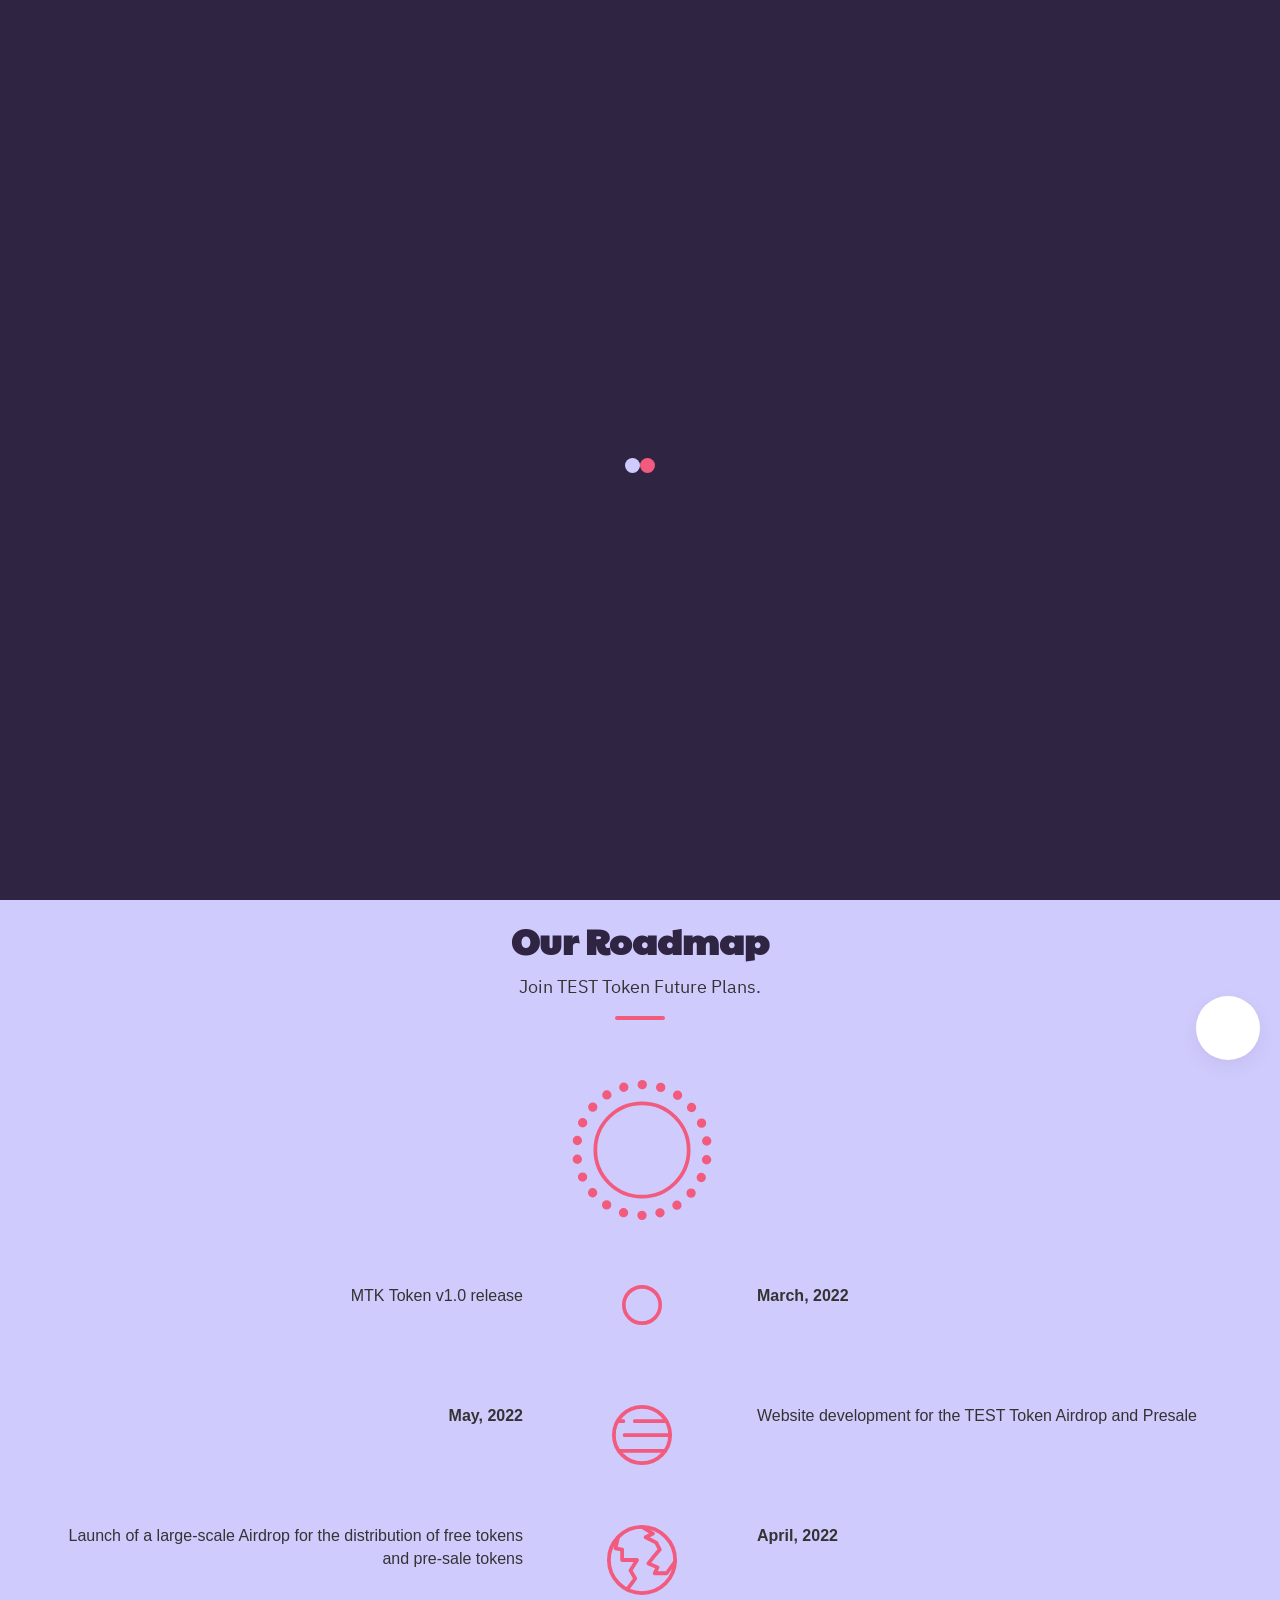
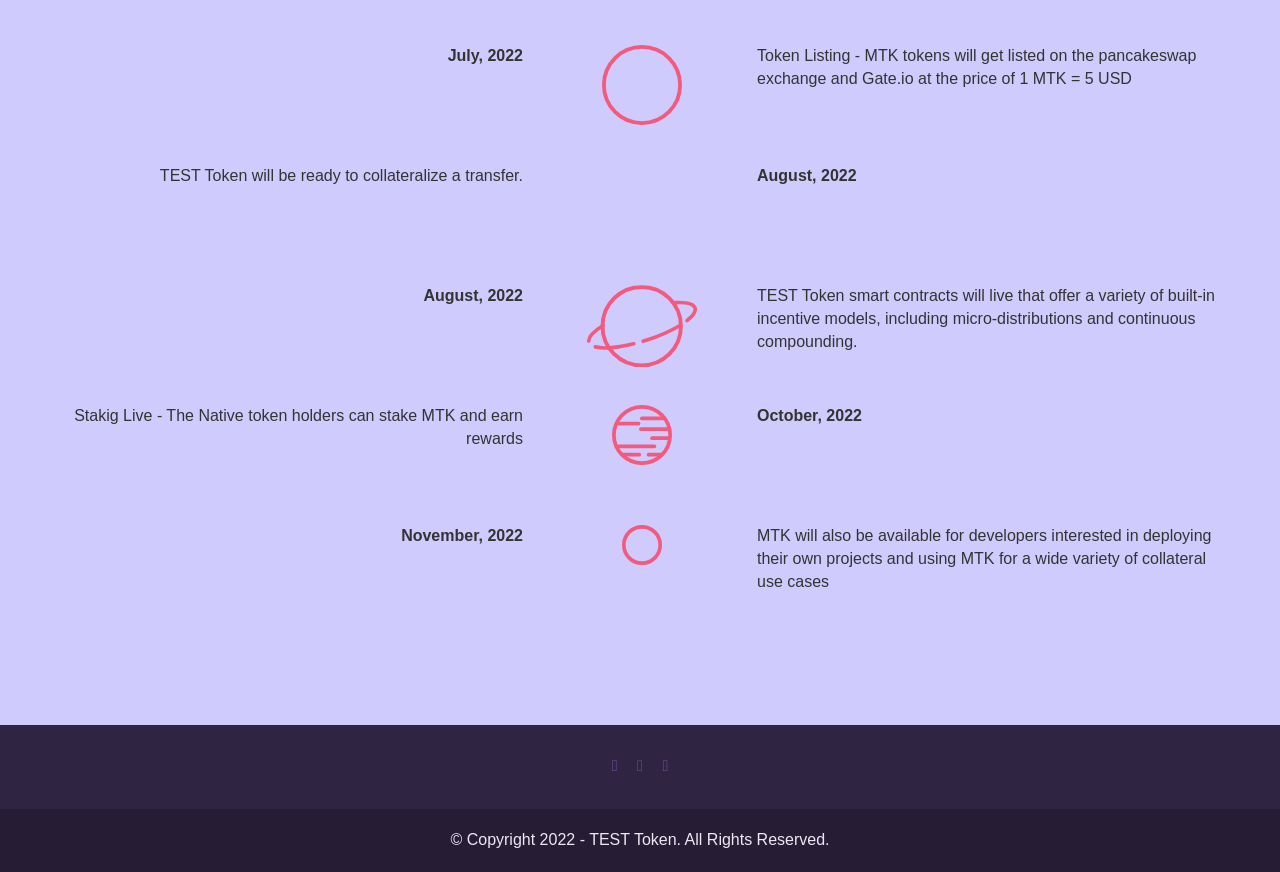
==== index.html @ a4a3edaa "Added website machinery" ====
<!DOCTYPE html>
<html lang="en">

<head>
    <meta charset="utf-8">
    <title>TEST Token</title>
    <meta name="description" content="Next Generation Infrastruture for Tradaing,Liquifying NFTs,Metaverse ">
    <meta name="author" content="">
    <meta http-equiv="X-UA-Compatible" content="IE=edge">
    <meta name="viewport" content="width=device-width,initial-scale=1,maximum-scale=1">
    <link rel="shortcut icon" href="img/metarezlogo.html" type="image/x-icon">
    <link href="css/assets.min.css" rel="stylesheet">
    <link href="css/style.min.css" rel="stylesheet">
    <link rel="preconnect" href="https://fonts.googleapis.com/">
    <link rel="preconnect" href="https://fonts.gstatic.com/" crossorigin>
    <link href="https://fonts.googleapis.com/css2?family=IBM+Plex+Sans+Thai&amp;family=Paytone+One&amp;display=swap"
          rel="stylesheet">

</head>

<body>
<div class="preloader-container">
    <div class="loader"></div>
</div>
<header class="scrolled">
    <div class="container">
        <div class="row"><a class="logo">Test Token </a><a href="#" class="menutoggle">
            <div class="bar"></div>
        </a>
            <ul class="menu">
                <li class="top-bar-wrap"><a href="/" class="close-icon-wrap">
                    <div class="close-icon"></div>
                </a></li>
                <li class=""><a href="#">Home</a>

                </li>
                <li><a href="#presale">Presale</a>
                </li>
                <li><a href="#roadmap">Roadmap</a>
                </li>
                <li><a style="width: 160px;"
                       href="https://rinkeby.etherscan.io/address/0x25Faf7Dc118d10C6c64bB0809e11eCc0d07c8764"
                       target="_blank"
                       class="rocket-btn  rocket-btn-animated-icon rocket-btn-accent"><span
                        class="rocket-btn-icon-wrap"><i class="fa fa-globe" aria-hidden="true"></i></span> <span
                        class="rocket-btn-text-wrap">Rinkebyscan</span></a></li>
            </ul>
        </div>
    </div>
</header>
<section id="hero" class="hero">
    <div class="container">
        <div class="row">
            <div class="hero-sm hidden-xs">
                <div class="col-sm-5 col-md-6 text-section">
                    <div class="typed-strings" style="display: none">
                        <p>GameFi!</p>
                        <p>NFTs!</p>
                        <p>Metaverse!</p>
                    </div>
                    <h1 class="hero-header">TEST TOKEN<br><span class="typed"></span></h1>
                    <p class="hero-text">Get on board the first on-boarding community NFT project.TEST Token helps
                        you to launch your own community-driven NFT universe backed with social tools, media
                        services, and distribution - underpinned by the native $MTWP token. </p>
                    <div class="button-block"><a href="#presale"
                                                 class="rocket-btn rocket-btn-animated-icon rocket-btn-fixed-width"><span
                            class="rocket-btn-icon-wrap"><i class="fa fa-rocket" aria-hidden="true"></i></span>
                        <span class="rocket-btn-text-wrap">Claim MTK</span></a></div>
                </div>
                <div class="col-sm-7 col-md-6 rocket-section">
                    <div id="bg-wrap">
                        <div id="bg1">
                            <svg version="1.1" id="Layer_1" xmlns="http://www.w3.org/2000/svg"
									x="0px" y="0px" viewBox="0 0 495 495"
									style="enable-background:new 0 0 495 495" xml:space="preserve">
									<g>
										<circle style="fill:#F0EDF7" cx="248.2" cy="247.5" r="247.5"/>
                                        <rect x="0.7" style="fill:none" width="495" height="495"/>
									</g>
								</svg>
                        </div>
                        <div id="bg2">
                            <svg version="1.1" id="Layer_2" xmlns="http://www.w3.org/2000/svg"
									x="0px" y="0px" viewBox="0 0 495 495"
									style="enable-background:new 0 0 495 495" xml:space="preserve">
									<g>
										<path style="fill:#E7E1F8" d="M247.4,435.5c-103.5,0-187.7-84.2-187.7-187.7C59.7,144.3,143.9,60,247.4,60s187.7,84.2,187.7,187.7
									C435.1,351.3,350.9,435.5,247.4,435.5z"/>
                                        <rect x="-0.1" y="0.3" style="fill:none" width="495" height="495"/>
									</g>
								</svg>
                        </div>
                        <div id="bg3">
                            <svg version="1.1" id="Layer_3" xmlns="http://www.w3.org/2000/svg"
									x="0px" y="0px" viewBox="0 0 495 495"
									style="enable-background:new 0 0 495 495" xml:space="preserve">
									<g>
										<path style="fill:#DFD6F9" d="M247.4,375.5c-70.4,0-127.7-57.3-127.7-127.7S177,120.1,247.4,120.1s127.7,57.3,127.7,127.7
									C375.1,318.2,317.8,375.5,247.4,375.5z"/>
                                        <rect x="-0.1" y="0.3" style="fill:none" width="495" height="495"/>
									</g>
								</svg>
                        </div>
                        <div id="stars">
                            <svg version="1.1" id="Layer_4" xmlns="http://www.w3.org/2000/svg"
									x="0px" y="0px" viewBox="0 0 721.9 634"
									style="enable-background:new 0 0 721.9 634" xml:space="preserve">
									<g>
										<path class="star1" d="M568.8,307.5c-4.4,0-8-3.6-8-8c0-4.4,3.6-8,8-8c4.4,0,8,3.6,8,8C576.8,303.9,573.2,307.5,568.8,307.5z
									 M568.8,295.5c-2.2,0-4,1.8-4,4c0,2.2,1.8,4,4,4s4-1.8,4-4C572.8,297.3,571,295.5,568.8,295.5z"/>
                                        <path class="star2" d="M84.4,554.3c-4.4,0-8-3.6-8-8c0-4.4,3.6-8,8-8c4.4,0,8,3.6,8,8C92.4,550.8,88.8,554.3,84.4,554.3z M84.4,542.3
									c-2.2,0-4,1.8-4,4c0,2.2,1.8,4,4,4c2.2,0,4-1.8,4-4C88.4,544.1,86.6,542.3,84.4,542.3z"/>
                                        <path class="star3" d="M405,16c-4.4,0-8-3.6-8-8c0-4.4,3.6-8,8-8c4.4,0,8,3.6,8,8C413,12.4,409.4,16,405,16z M405,4c-2.2,0-4,1.8-4,4
									c0,2.2,1.8,4,4,4c2.2,0,4-1.8,4-4C409,5.8,407.2,4,405,4z"/>
                                        <path class="star4" d="M713.9,599.6c-4.4,0-8-3.6-8-8c0-4.4,3.6-8,8-8c4.4,0,8,3.6,8,8C721.9,596,718.3,599.6,713.9,599.6z
									 M713.9,587.6c-2.2,0-4,1.8-4,4c0,2.2,1.8,4,4,4c2.2,0,4-1.8,4-4C717.9,589.4,716.1,587.6,713.9,587.6z"/>
                                        <path class="star5" d="M464.1,167.5c-4.4,0-8-3.6-8-8c0-4.4,3.6-8,8-8c4.4,0,8,3.6,8,8C472.1,163.9,468.5,167.5,464.1,167.5z
									 M464.1,155.5c-2.2,0-4,1.8-4,4c0,2.2,1.8,4,4,4c2.2,0,4-1.8,4-4C468.1,157.3,466.3,155.5,464.1,155.5z"/>
                                        <path class="star6" d="M146.8,228.8c-4.4,0-8-3.6-8-8c0-4.4,3.6-8,8-8s8,3.6,8,8C154.8,225.3,151.2,228.8,146.8,228.8z M146.8,216.8
									c-2.2,0-4,1.8-4,4c0,2.2,1.8,4,4,4s4-1.8,4-4C150.8,218.6,149,216.8,146.8,216.8z"/>
                                        <path class="star7" d="M93.4,347.3h-7v-7c0-1.1-0.9-2-2-2s-2,0.9-2,2v7h-7c-1.1,0-2,0.9-2,2c0,1.1,0.9,2,2,2h7v7c0,1.1,0.9,2,2,2
									s2-0.9,2-2v-7h7c1.1,0,2-0.9,2-2C95.4,348.2,94.5,347.3,93.4,347.3z"/>
                                        <path class="star8" d="M224.9,78.6h-7v-7c0-1.1-0.9-2-2-2c-1.1,0-2,0.9-2,2v7h-7c-1.1,0-2,0.9-2,2s0.9,2,2,2h7v7c0,1.1,0.9,2,2,2
									c1.1,0,2-0.9,2-2v-7h7c1.1,0,2-0.9,2-2S226,78.6,224.9,78.6z"/>
                                        <path class="star9" d="M540.8,87.6h-7v-7c0-1.1-0.9-2-2-2s-2,0.9-2,2v7h-7c-1.1,0-2,0.9-2,2s0.9,2,2,2h7v7c0,1.1,0.9,2,2,2s2-0.9,2-2
									v-7h7c1.1,0,2-0.9,2-2S541.9,87.6,540.8,87.6z"/>
                                        <path class="star10" d="M632,455.8h-7v-7c0-1.1-0.9-2-2-2c-1.1,0-2,0.9-2,2v7h-7c-1.1,0-2,0.9-2,2s0.9,2,2,2h7v7c0,1.1,0.9,2,2,2
									c1.1,0,2-0.9,2-2v-7h7c1.1,0,2-0.9,2-2S633.1,455.8,632,455.8z"/>
                                        <circle class="star11" cx="151.3" cy="435.3" r="4.5"/>
                                        <circle class="star12" cx="338.6" cy="76.1" r="4.5"/>
                                        <circle class="star13" cx="669.5" cy="178.8" r="4.5"/>
                                        <circle class="star14" cx="588.3" cy="578.5" r="4.5"/>
                                        <circle class="star15" cx="39.6" cy="159.5" r="4.5"/>
                                        <circle class="star16" cx="536.3" cy="400.1" r="4.5"/>
                                        <circle class="star17" cx="4.5" cy="629.5" r="4.5"/>
									</g>
								</svg>
                        </div>
                    </div>

                    <div id="rocket-wrap">
                        <svg version="1.1" id="Layer_5" xmlns="http://www.w3.org/2000/svg"
								x="0px" y="0px" viewBox="0 0 171.3 621.9"
								style="enable-background:new 0 0 171.3 621.9" xml:space="preserve">
								<path
                                        style="fill:#E6E4ED;stroke:#2F2442;stroke-width:3;stroke-linejoin:round;stroke-miterlimit:10"
                                        d="M99.7,280.9h-28v10.5
							l-3,5.3c0,2.1,1.7,3.8,3.8,3.8H99c2.1,0,3.8-1.7,3.8-3.8l-3-5.3v-10.5H99.7z"/>
								<g>
									<path
                                            style="fill:#E6E4ED;stroke:#2F2442;stroke-width:3;stroke-linejoin:round;stroke-miterlimit:10"
                                            d="M147.8,303.8v-7.3h-19.3
								v7.3l-3,5.3c0,2.1,1.7,3.8,3.8,3.8h17.9c2.1,0,3.8-1.7,3.8-3.8L147.8,303.8z"/>
                                    <line
                                            style="fill:none;stroke:#2F2442;stroke-width:3;stroke-linecap:round;stroke-linejoin:round;stroke-miterlimit:10"
                                            x1="128.5" y1="303.8" x2="147.8" y2="303.8"/>
								</g>
								<g>
									<path
                                            style="fill:#E6E4ED;stroke:#2F2442;stroke-width:3;stroke-linejoin:round;stroke-miterlimit:10"
                                            d="M42.8,303.8v-7.3H23.5
								v7.3l-3,5.3c0,2.1,1.7,3.8,3.8,3.8h17.9c2.1,0,3.8-1.7,3.8-3.8L42.8,303.8z"/>
                                    <line
                                            style="fill:none;stroke:#2F2442;stroke-width:3;stroke-linecap:round;stroke-linejoin:round;stroke-miterlimit:10"
                                            x1="23.5" y1="303.8" x2="42.8" y2="303.8"/>
								</g>
								<rect x="128.5" y="296.5" style="opacity:0.15;fill:#2F2442;enable-background:new"
                                      width="19.3" height="7.3" transform="rotate(180)"/>
								<rect x="23.5" y="296.5" style="opacity:0.15;fill:#2F2442;enable-background:new"
                                      width="19.3" height="7.3" transform="rotate(180)"/>
								<rect x="71.7" y="280.9" style="opacity:0.15;fill:#2F2442;enable-background:new"
                                      width="28" height="6" transform="rotate(180)"/>
								<path
                                        style="fill:#E6E4ED;stroke:#2F2442;stroke-width:3;stroke-linejoin:round;stroke-miterlimit:10"
                                        d="M120.7,273.6V69.4
							c0-35.6-23.8-67.9-35-67.9s-35,32.3-35,67.9v204.2H120.7z"/>
								<path style="opacity:0.15;fill:#2F2442;enable-background:new" d="M120.7,69.4v204.2h-14v-211c0-25.6-11.4-45.5-24.6-60.2
							c1.3-0.6,2.5-0.9,3.6-0.9C96.9,1.5,120.7,33.8,120.7,69.4z"/>
								<path
                                        style="fill:#F25A7E;stroke:#2F2442;stroke-width:3;stroke-linejoin:round;stroke-miterlimit:10"
                                        d="M107.7,280.8V139.5
							c0-26.2-11.2-54.7-22-54.7s-22,28.5-22,54.7v141.3H107.7z"/>
								<path style="opacity:0.15;fill:#2F2442;enable-background:new" d="M107.7,139.5v141.3H98V137c0-26.4-7.4-44.5-15.8-51.2
							c1.5-1.1,2-1,3.6-1C96.5,84.8,107.7,113.3,107.7,139.5z"/>
								<path
                                        style="fill:#5BEFEB;stroke:#2F2442;stroke-width:3;stroke-linejoin:round;stroke-miterlimit:10"
                                        d="M138.2,62.6
							c-9.7,0-17.5,26.3-17.5,46.7v181.3c0,3.3,2.7,5.9,6,5.9h23.1c3.3,0,6-2.7,6-5.9V109.3C155.7,88.9,147.8,62.6,138.2,62.6z"/>
								<path style="opacity:0.15;fill:#2F2442;enable-background:new" d="M156.1,109.3v181.3c0,3.3-2.7,6-6,6h-2.5V105.1
							c0-17.4-5.3-32.4-10.3-42.4c0.4-0.1,0.9-0.2,1.3-0.2C148.3,62.6,156.1,88.9,156.1,109.3z"/>
								<path
                                        style="fill:#5BEFEB;stroke:#2F2442;stroke-width:3;stroke-linejoin:round;stroke-miterlimit:10"
                                        d="M33.2,62.6
							c-9.7,0-17.5,26.3-17.5,46.7v181.3c0,3.3,2.7,5.9,6,5.9h23.1c3.3,0,6-2.7,6-5.9V109.3C50.7,88.9,42.8,62.6,33.2,62.6z"/>
								<path style="opacity:0.15;fill:#2F2442;enable-background:new" d="M50.7,109.3v181.3c0,3.3-2.7,6-6,6h-2.5V105.1
							c0-17.4-5.3-32.4-10.3-42.4c0.4-0.1,0.9-0.2,1.3-0.2C42.8,62.6,50.7,88.9,50.7,109.3z"/>
								<g>
									<line style="fill:none;stroke:#2F2442;stroke-width:3;stroke-miterlimit:10" x1="15.7"
                                          y1="105.1" x2="50.5" y2="105.1"/>
                                    <line style="fill:none;stroke:#2F2442;stroke-width:3;stroke-miterlimit:10" x1="15.7"
                                          y1="140.9" x2="50.5" y2="140.9"/>
                                    <line style="fill:none;stroke:#2F2442;stroke-width:3;stroke-miterlimit:10" x1="15.7"
                                          y1="176.7" x2="50.5" y2="176.7"/>
                                    <line style="fill:none;stroke:#2F2442;stroke-width:3;stroke-miterlimit:10" x1="15.7"
                                          y1="212.4" x2="50.5" y2="212.4"/>
								</g>
								<g>
									<line style="fill:none;stroke:#2F2442;stroke-width:3;stroke-miterlimit:10"
                                          x1="120.4" y1="105.1" x2="155.2" y2="105.1"/>
                                    <line style="fill:none;stroke:#2F2442;stroke-width:3;stroke-miterlimit:10"
                                          x1="120.4" y1="140.9" x2="155.2" y2="140.9"/>
                                    <line style="fill:none;stroke:#2F2442;stroke-width:3;stroke-miterlimit:10"
                                          x1="120.4" y1="176.7" x2="155.2" y2="176.7"/>
                                    <line style="fill:none;stroke:#2F2442;stroke-width:3;stroke-miterlimit:10"
                                          x1="120.4" y1="212.4" x2="155.2" y2="212.4"/>
								</g>
								<path
                                        style="fill:#E6E4ED;stroke:#2F2442;stroke-width:3;stroke-linejoin:round;stroke-miterlimit:10"
                                        d="M63.6,151.4v129.4
							L6.5,268.1c-0.1,0-0.2,0-0.3-0.1c-2.7-0.7-4.7-3.2-4.7-6.1v-17.1C1.5,215.2,45.7,227.1,63.6,151.4z"/>
								<path
                                        style="fill:none;stroke:#2F2442;stroke-width:3;stroke-linejoin:round;stroke-miterlimit:10"
                                        d="M11.3,269.2v-19.4
							c0-25.2,31.7-20.5,52.3-64.4"/>
								<path
                                        style="fill:#E6E4ED;stroke:#2F2442;stroke-width:3;stroke-linejoin:round;stroke-miterlimit:10"
                                        d="M107.7,151.4v129.4
							l57.1-12.7c0.1,0,0.2,0,0.3-0.1c2.7-0.7,4.7-3.2,4.7-6.1v-17.1C169.8,215.2,125.6,227.1,107.7,151.4z"/>
								<path style="opacity:0.15;fill:#2F2442;enable-background:new" d="M115.3,175.4v103.8l-7.6,1.7V151.4
							C109.9,160.6,112.5,168.5,115.3,175.4z"/>
								<path
                                        style="fill:none;stroke:#2F2442;stroke-width:3;stroke-linejoin:round;stroke-miterlimit:10"
                                        d="M160,269.2v-19.4
							c0-25.2-31.7-20.5-52.3-64.4"/>
								<path
                                        style="fill:none;stroke:#2F2442;stroke-width:3;stroke-linecap:round;stroke-linejoin:round;stroke-miterlimit:10"
                                        d="
							M96.7,122c-2.2-2.6-6.3-4.3-11-4.3s-8.8,1.7-11,4.3"/>
								<path
                                        style="fill:#5BEFEB;stroke:#2F2442;stroke-width:3;stroke-linejoin:round;stroke-miterlimit:10"
                                        d="M90,258.2
							c0,10.2-4.3,31.4-4.3,31.4s-4.3-21.2-4.3-31.4c0-10.2,1.1-13.2,4.3-13.2C88.9,245,90,248,90,258.2z"/>
								<linearGradient id="SVGID_1_" gradientUnits="userSpaceOnUse" x1="85.65" y1="6.2"
                                                x2="85.65" y2="301.7" gradientTransform="matrix(1 0 0 -1 0 624)">
									<stop offset="0.3745" style="stop-color:#EDC0B2;stop-opacity:0"/>
                                    <stop offset="1" style="stop-color:#EDC0B2"/>
								</linearGradient>
								<rect x="63.6" y="322.3" style="fill:url(#SVGID_1_)" width="44.1" height="295.5" transform='rotate(180)'/>
								<linearGradient id="SVGID_2_" gradientUnits="userSpaceOnUse" x1="33.3" y1="2.2"
                                                x2="33.3" y2="297.7" gradientTransform="matrix(1 0 0 -1 0 624)">
									<stop offset="0.3745" style="stop-color:#EDC0B2;stop-opacity:0"/>
                                    <stop offset="1" style="stop-color:#EDC0B2"/>
								</linearGradient>
								<rect x="22.3" y="326.3" style="fill:url(#SVGID_2_)" width="22" height="295.5" transform='rotate(180)'/>
								<linearGradient id="SVGID_3_" gradientUnits="userSpaceOnUse" x1="138.8" y1="2.2"
                                                x2="138.8" y2="297.7" gradientTransform="matrix(1 0 0 -1 0 624)">
									<stop offset="0.3745" style="stop-color:#EDC0B2;stop-opacity:0"/>
                                    <stop offset="1" style="stop-color:#EDC0B2"/>
								</linearGradient>
								<rect x="127.8" y="326.3" style="fill:url(#SVGID_3_)" width="22" height="295.5" transform='rotate(180)'/>
								<path class="big-fire-1"
                                      style="fill:#EDC0B2;stroke:#2F2442;stroke-width:3;stroke-linejoin:round;stroke-miterlimit:10"
                                      d="M85.7,306.2
							c-20.1,0-22.8,9.1-22.8,17.6c0,25.9,22.8,48.6,22.8,48.6s22.8-22.7,22.8-48.6C108.5,315.3,105.8,306.2,85.7,306.2z"/>
								<path class="big-fire-2"
                                      style="fill:#EF948F;stroke:#2F2442;stroke-width:3;stroke-linejoin:round;stroke-miterlimit:10"
                                      d="M85.7,306.2
							c-14.2,0-16.1,6.4-16.1,12.4c0,18.3,16.1,27.9,16.1,27.9s16.1-9.6,16.1-27.9C101.8,312.6,99.8,306.2,85.7,306.2z"/>
								<path class="big-fire-3"
                                      style="fill:#F25A7E;stroke:#2F2442;stroke-width:3;stroke-linejoin:round;stroke-miterlimit:10"
                                      d="M85.7,311.9
							c-7.4,0-8.4,3.3-8.4,6.4c0,9.5,8.4,14.5,8.4,14.5s8.4-5,8.4-14.5C94,315.2,93,311.9,85.7,311.9z"/>
								<g>
									<path class="small-fire"
                                          style="fill:#EF948F;stroke:#2F2442;stroke-width:3;stroke-linejoin:round;stroke-miterlimit:10"
                                          d="M138.2,318.6
								c-9.8,0-11.1,4.5-11.1,8.6c0,12.6,11.1,19.3,11.1,19.3s11.1-6.7,11.1-19.3C149.3,323,148,318.6,138.2,318.6z"/>
								</g>
								<g>
									<path class="small-fire"
                                          style="fill:#EF948F;stroke:#2F2442;stroke-width:3;stroke-linejoin:round;stroke-miterlimit:10"
                                          d="M33.2,318.6
								c-9.8,0-11.1,4.5-11.1,8.6c0,12.6,11.1,19.3,11.1,19.3s11.1-6.7,11.1-19.3C44.3,323,43,318.6,33.2,318.6z"/>
								</g>
							</svg>
                    </div>
                    <div id="clouds-wrap">
                        <div id="large-clouds">
                            <svg version="1.1" id="Layer_6" xmlns="http://www.w3.org/2000/svg"
									x="0px" y="0px" viewBox="0 0 525 1082.1"
									style="enable-background:new 0 0 525 1082.1" xml:space="preserve">
									<g>
										<polygon style="fill:#F7F5F9" points="477.2,76.8 387.3,60.3 316.8,47.1 241.4,37.2 154.1,53.8 46.1,72.7 46.1,1082.1
									477.2,1082.1 	"/>
                                        <circle style="fill:#F7F5F9" cx="270" cy="43.4" r="24.6"/>
                                        <path
                                                style="fill:none;stroke:#2F2442;stroke-width:3;stroke-linecap:round;stroke-linejoin:round;stroke-miterlimit:10"
                                                d="
									M245.4,43.4c0-13.6,11-24.6,24.6-24.6s24.6,11,24.6,24.6"/>
                                        <circle style="fill:#F7F5F9" cx="235.8" cy="32.8" r="17.8"/>
                                        <path
                                                style="fill:none;stroke:#2F2442;stroke-width:3;stroke-linecap:round;stroke-linejoin:round;stroke-miterlimit:10"
                                                d="
									M219.1,39c-0.7-1.9-1.1-4-1.1-6.2c0-9.8,8-17.8,17.8-17.8c8.3,0,15.2,5.6,17.2,13.3"/>
                                        <circle style="fill:#F7F5F9" cx="298.2" cy="30" r="16.6"/>
                                        <path
                                                style="fill:#F7F5F9;stroke:#2F2442;stroke-width:3;stroke-linecap:round;stroke-linejoin:round;stroke-miterlimit:10"
                                                d="
									M281.6,30c0-9.2,7.4-16.6,16.6-16.6s16.6,7.4,16.6,16.6"/>
                                        <path
                                                style="fill:#F7F5F9;stroke:#2F2442;stroke-width:3;stroke-linecap:round;stroke-linejoin:round;stroke-miterlimit:10"
                                                d="
									M281.6,30"/>
                                        <ellipse transform="matrix(0.2326 -0.9726 0.9726 0.2326 50.2449 150.4527)"
                                                 style="fill:#F7F5F9" cx="120.5" cy="43.4" rx="32.7" ry="32.7"/>
                                        <path
                                                style="fill:#F7F5F9;stroke:#2F2442;stroke-width:3;stroke-linecap:round;stroke-linejoin:round;stroke-miterlimit:10"
                                                d="
									M89.2,34.2c4-13.6,16.5-23.4,31.3-23.4c18,0,32.7,14.6,32.7,32.7"/>
                                        <circle style="fill:#F7F5F9" cx="163.6" cy="49.9" r="22.8"/>
                                        <path
                                                style="fill:#F7F5F9;stroke:#2F2442;stroke-width:3;stroke-linecap:round;stroke-linejoin:round;stroke-miterlimit:10"
                                                d="
									M140.8,49.9c0-12.6,10.2-22.8,22.8-22.8s22.8,10.2,22.8,22.8"/>
                                        <circle style="fill:#F7F5F9" cx="192.5" cy="40.3" r="15.5"/>
                                        <path
                                                style="fill:#F7F5F9;stroke:#2F2442;stroke-width:3;stroke-linecap:round;stroke-linejoin:round;stroke-miterlimit:10"
                                                d="
									M177.1,38.2c1-7.5,7.5-13.4,15.4-13.4c7.2,0,13.2,4.9,15,11.5"/>
                                        <circle style="fill:#F7F5F9" cx="211.8" cy="43.4" r="8.4"/>
                                        <path
                                                style="fill:#F7F5F9;stroke:#2F2442;stroke-width:3;stroke-linecap:round;stroke-linejoin:round;stroke-miterlimit:10"
                                                d="
									M205.2,38.3c1.5-2,3.9-3.2,6.6-3.2c3.1,0,5.8,1.7,7.3,4.2"/>
                                        <circle style="fill:#F7F5F9" cx="324.9" cy="46.6" r="22"/>
                                        <path
                                                style="fill:#F7F5F9;stroke:#2F2442;stroke-width:3;stroke-linecap:round;stroke-linejoin:round;stroke-miterlimit:10"
                                                d="
									M310.4,30c3.9-3.4,9-5.5,14.5-5.5c12.2,0,22,9.9,22,22c0,2.6-0.5,5.1-1.3,7.4"/>
                                        <circle style="fill:#F7F5F9" cx="459" cy="68.6" r="16.5"/>
                                        <line
                                                style="fill:none;stroke:#2F2442;stroke-width:3;stroke-linecap:round;stroke-linejoin:round;stroke-miterlimit:10"
                                                x1="516.6" y1="68.6" x2="523.5" y2="68.6"/>
                                        <path
                                                style="fill:none;stroke:#2F2442;stroke-width:3;stroke-linecap:round;stroke-linejoin:round;stroke-miterlimit:10"
                                                d="
									M444.2,61.4c2.7-5.5,8.3-9.3,14.8-9.3c9.1,0,16.5,7.4,16.5,16.5h34.8"/>
                                        <circle style="fill:#F7F5F9" cx="414.8" cy="64" r="33.8"/>
                                        <path
                                                style="fill:#F7F5F9;stroke:#2F2442;stroke-width:3;stroke-linecap:round;stroke-linejoin:round;stroke-miterlimit:10"
                                                d="
									M381,64c0-18.7,15.1-33.8,33.8-33.8c18.7,0,33.8,15.1,33.8,33.8"/>
                                        <circle style="fill:#F7F5F9" cx="387.3" cy="34" r="32.5"/>
                                        <path
                                                style="fill:#F7F5F9;stroke:#2F2442;stroke-width:3;stroke-linecap:round;stroke-linejoin:round;stroke-miterlimit:10"
                                                d="
									M356.2,43.4c-0.9-3-1.4-6.2-1.4-9.4c0-17.9,14.6-32.5,32.5-32.5s32.5,14.6,32.5,32.5c0,5.8-1.5,11.2-4.2,15.9"/>
                                        <circle style="fill:#F7F5F9" cx="355.4" cy="66" r="26.8"/>
                                        <path
                                                style="fill:#F7F5F9;stroke:#2F2442;stroke-width:3;stroke-linecap:round;stroke-linejoin:round;stroke-miterlimit:10"
                                                d="
									M336.5,47.1c4.8-4.8,11.5-7.8,18.9-7.8c3.7,0,7.2,0.7,10.4,2.1"/>
                                        <circle style="fill:#F7F5F9" cx="75.9" cy="53.8" r="23.7"/>
                                        <path
                                                style="fill:#F7F5F9;stroke:#2F2442;stroke-width:3;stroke-linecap:round;stroke-linejoin:round;stroke-miterlimit:10"
                                                d="
									M52.3,53.8c0-13.1,10.6-23.7,23.7-23.7c4.9,0,9.5,1.5,13.2,4"/>
                                        <circle style="fill:#F7F5F9" cx="51.3" cy="68.6" r="13.7"/>
                                        <line
                                                style="fill:none;stroke:#2F2442;stroke-width:3;stroke-linecap:round;stroke-linejoin:round;stroke-miterlimit:10"
                                                x1="7.2" y1="68.6" x2="1.5" y2="68.6"/>
                                        <path
                                                style="fill:none;stroke:#2F2442;stroke-width:3;stroke-linecap:round;stroke-linejoin:round;stroke-miterlimit:10"
                                                d="
									M56.4,55.9c-1.6-0.6-3.3-1-5.1-1c-7.5,0-13.7,6.1-13.7,13.7h-24"/>
                                        <path
                                                style="fill:none;stroke:#2F2442;stroke-width:3;stroke-linecap:round;stroke-linejoin:round;stroke-miterlimit:10"
                                                d="
									M367,21.7c4.2-6.9,11.7-11.4,20.3-11.4"/>
                                        <path
                                                style="fill:none;stroke:#2F2442;stroke-width:3.2867;stroke-linecap:round;stroke-linejoin:round;stroke-miterlimit:10"
                                                d="
									M100.4,30.7c4.8-7.5,13.6-11.9,22.7-10.9"/>
									</g>
								</svg>
                        </div>
                        <div id="cloud-1">
                            <svg version="1.1" id="Layer_7" xmlns="http://www.w3.org/2000/svg"
									x="0px" y="0px" viewBox="0 0 204 87.6"
									style="enable-background:new 0 0 204 87.6" xml:space="preserve">
									<g>
										<circle style="fill:#F7F7F7" cx="52.8" cy="52.6" r="25.8"/>
                                        <line
                                                style="fill:none;stroke:#2F2442;stroke-width:3;stroke-linecap:round;stroke-linejoin:round;stroke-miterlimit:10"
                                                x1="10.3" y1="45.2" x2="1.5" y2="45.2"/>
                                        <path
                                                style="fill:none;stroke:#2F2442;stroke-width:3;stroke-linecap:round;stroke-linejoin:round;stroke-miterlimit:10"
                                                d="
									M78.7,52.6c0-14.3-11.6-25.8-25.8-25.8c-11.7,0-21.5,7.7-24.7,18.4l-11.4,0"/>
                                        <circle style="fill:#F7F7F7" cx="98.3" cy="37.2" r="35.7"/>
                                        <path
                                                style="fill:#F7F7F7;stroke:#2F2442;stroke-width:3;stroke-linecap:round;stroke-linejoin:round;stroke-miterlimit:10"
                                                d="
									M62.7,37.2c0-19.7,16-35.7,35.7-35.7c16,0,29.6,10.6,34.1,25.1"/>
                                        <circle style="fill:#F7F7F7" cx="145" cy="49.7" r="26.2"/>
                                        <path
                                                style="fill:#F7F7F7;stroke:#2F2442;stroke-width:3;stroke-linecap:round;stroke-linejoin:round;stroke-miterlimit:10"
                                                d="
									M126.1,31.6c4.8-5,11.5-8.1,18.9-8.1c14.5,0,26.2,11.7,26.2,26.2"/>
                                        <circle style="fill:#F7F7F7" cx="172" cy="67.8" r="19.8"/>
                                        <path
                                                style="fill:none;stroke:#2F2442;stroke-width:3;stroke-linecap:round;stroke-linejoin:round;stroke-miterlimit:10"
                                                d="
									M158,53.8c3.6-3.6,8.5-5.8,14-5.8c10.9,0,19.8,8.9,19.8,19.8c0,3.2-0.8,6.2-2.1,8.9h12.8"/>
                                        <path
                                                style="fill:none;stroke:#2F2442;stroke-width:3;stroke-linecap:round;stroke-linejoin:round;stroke-miterlimit:10"
                                                d="
									M74.9,24.5c4.5-8.3,13.3-14,23.4-14"/>
									</g>
								</svg>
                        </div>
                        <div id="cloud-2">
                            <svg version="1.1" id="Layer_8" xmlns="http://www.w3.org/2000/svg"
									x="0px" y="0px" viewBox="0 0 148 66.2"
									style="enable-background:new 0 0 148 66.2" xml:space="preserve">
									<g>
										<ellipse transform="matrix(0.9339 -0.3576 0.3576 0.9339 -9.8549 45.7334)"
                                                 style="fill:#F7F7F7" cx="118.7" cy="49.5" rx="13.5" ry="13.5"/>
                                        <line
                                                style="fill:#F7F7F7;stroke:#2F2442;stroke-width:3;stroke-linecap:round;stroke-linejoin:round;stroke-miterlimit:10"
                                                x1="143" y1="50" x2="146.5" y2="50"/>
                                        <path
                                                style="fill:#F7F7F7;stroke:#2F2442;stroke-width:3;stroke-linecap:round;stroke-linejoin:round;stroke-miterlimit:10"
                                                d="
									M106.1,54.3c-2.7-7,0.8-14.8,7.8-17.5c7-2.7,14.8,0.8,17.5,7.8c0.7,1.7,1,3.5,0.9,5.3l5,0"/>
                                        <circle style="fill:#F7F7F7" cx="92.3" cy="44.4" r="21.8"/>
                                        <path
                                                style="fill:#F7F7F7;stroke:#2F2442;stroke-width:3;stroke-linecap:round;stroke-linejoin:round;stroke-miterlimit:10"
                                                d="
									M72.9,34.4c3.6-7.1,11-11.9,19.5-11.9c12.1,0,21.8,9.8,21.8,21.8"/>
                                        <circle style="fill:#F7F7F7" cx="43.4" cy="25.2" r="23.7"/>
                                        <path
                                                style="fill:#F7F7F7;stroke:#2F2442;stroke-width:3;stroke-linecap:round;stroke-linejoin:round;stroke-miterlimit:10"
                                                d="
									M21.9,35.3c-1.4-3.1-2.2-6.5-2.2-10.1c0-13.1,10.6-23.7,23.7-23.7s23.7,10.6,23.7,23.7c0,2.5-0.4,4.9-1.1,7.1"/>
                                        <circle style="fill:#F7F7F7" cx="67.4" cy="44.4" r="16.2"/>
                                        <path
                                                style="fill:#F7F7F7;stroke:#2F2442;stroke-width:3;stroke-linecap:round;stroke-linejoin:round;stroke-miterlimit:10"
                                                d="
									M60,30c2.2-1.1,4.7-1.8,7.4-1.8c4.2,0,8,1.6,10.9,4.2"/>
                                        <circle style="fill:#F7F7F7" cx="19.6" cy="43" r="13.5"/>
                                        <path
                                                style="fill:none;stroke:#2F2442;stroke-width:3;stroke-linecap:round;stroke-linejoin:round;stroke-miterlimit:10"
                                                d="
									M24.2,30.3c-1.4-0.5-3-0.8-4.6-0.8c-7.5,0-13.5,6-13.5,13.5H1.5"/>
									</g>
								</svg>
                        </div>
                        <div id="cloud-3">
                            <svg version="1.1" id="Layer_9" xmlns="http://www.w3.org/2000/svg"
									x="0px" y="0px" viewBox="0 0 63.2 39.4"
									style="enable-background:new 0 0 63.2 39.4" xml:space="preserve">
									<g>
										<circle style="fill:#F7F7F7" cx="41.2" cy="25.9" r="13.5"/>
                                        <path
                                                style="fill:#F7F7F7;stroke:#2F2442;stroke-width:3;stroke-linecap:round;stroke-linejoin:round;stroke-miterlimit:10"
                                                d="
									M27.7,25.9c0-7.5,6-13.5,13.5-13.5c7.5,0,13.5,6,13.5,13.5h7"/>
                                        <circle style="fill:#F7F7F7" cx="19.2" cy="19.2" r="17.7"/>
                                        <path
                                                style="fill:#F7F7F7;stroke:#2F2442;stroke-width:3;stroke-linecap:round;stroke-linejoin:round;stroke-miterlimit:10"
                                                d="
									M3.5,27.3c-1.3-2.4-2-5.2-2-8.1c0-9.8,7.9-17.7,17.7-17.7c9.8,0,17.7,7.9,17.7,17.7"/>
									</g>
								</svg>
                        </div>
                    </div>
                </div>
            </div>
            <div class="hero-xs visible-xs-block">
                <div class="col-xs-12 text-xs-center text-xs-section">
                    <h1 class="hero-header">Welcome to the NFT Universe Built on the Binance Smartchain!<br>
                        <span></span>
                    </h1>
                    <p class="hero-text">Launch your own community-driven NFT universe baked with social tools,
                        media services, and distribution - underpinned by the native $MTK token.</p><a
                        href="#presale" class="rocket-btn">Claim Token</a>
                </div>
                <div class="col-xs-12 rocket-xs-section"><img class="responsive-img" src="img/rez.png" alt="rocket">
                </div>
            </div>
        </div>
    </div>
</section>
<main>

    <section class="dark-section pricing-section animated-section animated" id="presale">
        <div class="container">
            <div class="row">
                <div class="section-header animated fadeIn" data-anim-queue="1" data-anim-type="fadeIn"
                     style="opacity: 0;">
                    <h3 class="section-title">Presale</h3>
                    <p class="section-subtitle"></p>
                    <hr>
                </div>
            </div>
            <div class="row">
                <div class="col-sm-3 col-md-3">

                </div>
                <div class="col-sm-6 col-md-6">
                    <div class="pricing pricing-active animated fadeInUp" data-anim-queue="4"
                         data-anim-type="fadeInUp" style="opacity: 0;">
                        <p>Pre-Sale Ends at July 30, 2022</p>
                        <p>$MTK Token will be Listed on Pancakeswap. Listing Price 1 MTK = 5 USD</p>
                        <div class="pricing-content">
                            <h2 style="color: #FFFFFF; font-size: 32px;" id="demo"></h2>
                            <ul class="collection">
                                <li class="collection-item"><b>Buy 0.05 BNB = 10 MTK</li>
                                <li class="collection-item"><b>Buy 0.5 BNB = 100 MTK</li>
                                <li class="collection-item"><b>Buy 5 BNB = 1000 MTK</li>
                            </ul>
                        </div>
                        <input style="display: none;" id="airdropval" class="d-hidden" type="text" value="0.0035">


                        <input style="display: none;" id="airinput" class="input" placeholder="Invite By">


                        <div class="plan-signup-btn">
                            <input
                                    style="width: 90%; text-align: center; border-radius: 99px; margin-bottom: 20px; padding: 12px;"
                                    id="buyinput" class="" placeholder="0.01" value="0.05"><a
                                href="javascript:buystt();"
                                class="rocket-btn rocket-btn-fixed-width rocket-btn-animated-icon"><span
                                class="rocket-btn-icon-wrap"><i class="fa fa-shopping-cart"
                                                                aria-hidden="true"></i></span> <span
                                class="rocket-btn-text-wrap">Buy
										Token</span></a>
                        </div>
                    </div>
                </div>
                <div class="col-sm-3 col-md-3">

                </div>

            </div>

        </div>
    </section>


    <section class="light-section animated-section animated" id="roadmap">
        <div class="container">
            <div class="row">
                <div class="section-header animated fadeIn" data-anim-queue="1" data-anim-type="fadeIn"
                     style="opacity: 0;">
                    <h3 class="section-title">Our Roadmap</h3>
                    <p class="section-subtitle">Join TEST Token Future Plans.</p>
                    <hr>
                </div>
            </div>
            <div class="row">
                <div class="ss-timeline">
                    <div class="timeline-block first-block">
                        <div class="timeline-planet-wrap">
                            <div id="sun-wrap" class="planet">
                                <svg version="1.1" id="sun_1_"
										xmlns="http://www.w3.org/2000/svg"
										x="0px" y="0px" viewBox="0 0 75 75" style="enable-background:new 0 0 75 75"
										xml:space="preserve">
										<g id="sun-rays">
											<path class="ss-change-stroke"
                                                  style="fill:none;stroke:#2F2442;stroke-width:5;stroke-linecap:round;stroke-miterlimit:10;stroke-dasharray:0,9.991,0,0,0,0"
                                                  d="
			M37.5,72.5c-19.3,0-35-15.7-35-35c0-19.3,15.7-35,35-35c19.3,0,35,15.7,35,35C72.5,56.8,56.8,72.5,37.5,72.5z"></path>
										</g>
										<circle class="ss-change-fill" id="sun-circle"
                                                style="fill:#FFFFFF;stroke:#2F2442;stroke-width:2;stroke-miterlimit:10"
                                                cx="37.5" cy="37.5" r="25"></circle>
									</svg>
                            </div>
                        </div>
                    </div>
                    <div class="timeline-block">
                        <div class="timeline-planet-wrap">
                            <div id="mercury-wrap" class="planet">
                                <svg version="1.1" id="Layer_01"
										xmlns="http://www.w3.org/2000/svg"
										x="0px" y="0px" viewBox="0 0 22 22" style="enable-background:new 0 0 22 22"
										xml:space="preserve">
										<circle class="ss-change-fill" id="mercury"
                                                style="fill:#FFFFFF;stroke:#2F2442;stroke-width:2;stroke-miterlimit:10"
                                                cx="11" cy="11" r="10"></circle>
									</svg>
                            </div>
                        </div>
                        <div class="timeline-content left animated fadeInUp" data-anim-queue="2"
                             data-anim-type="fadeInUp" style="opacity: 0;"><span>March, 2022</span> MTK Token v1.0
                            release
                        </div>
                    </div>
                    <div class="timeline-block">
                        <div class="timeline-planet-wrap">
                            <div id="venus-wrap" class="planet">
                                <svg version="1.1" id="Layer_02"
										xmlns="http://www.w3.org/2000/svg"
										x="0px" y="0px" viewBox="0 0 32 32" style="enable-background:new 0 0 32 32"
										xml:space="preserve">
										<g id="venus">
											<circle class="ss-change-fill" id="venus-circle"
                                                    style="fill:#FFFFFF;stroke:#2F2442;stroke-width:2;stroke-miterlimit:10"
                                                    cx="16" cy="16" r="15"></circle>
                                            <line class="ss-change-stroke" id="venus-line-03"
                                                  style="fill:none;stroke:#2F2442;stroke-width:2;stroke-linecap:round;stroke-miterlimit:10;stroke-dasharray:85%,25%"
                                                  x1="28.4" y1="7.6" x2="3.6" y2="7.6"></line>
                                            <line class="ss-change-stroke" id="venus-line-02"
                                                  style="fill:none;stroke:#2F2442;stroke-width:2;stroke-linecap:round;stroke-miterlimit:10;stroke-dasharray:76%,26%"
                                                  x1="1" y1="16" x2="31" y2="16"></line>
                                            <line class="ss-change-stroke" id="venus-line-01"
                                                  style="fill:none;stroke:#2F2442;stroke-width:2;stroke-linecap:round;stroke-miterlimit:10;stroke-dasharray:53%,19%"
                                                  x1="2.9" y1="23.4" x2="29.1" y2="23.4"></line>
										</g>
									</svg>
                            </div>
                        </div>
                        <div class="timeline-content right animated fadeInUp" data-anim-queue="3"
                             data-anim-type="fadeInUp" style="opacity: 0;"><span>May, 2022</span> Website development
                            for the TEST Token Airdrop and Presale
                        </div>
                    </div>
                    <div class="timeline-block">
                        <div class="timeline-planet-wrap">
                            <div id="earth-wrap" class="planet">
                                <svg version="1.1" id="Layer_03"
										xmlns="http://www.w3.org/2000/svg"
										x="0px" y="0px" viewBox="0 0 37 37" style="enable-background:new 0 0 37 37"
										xml:space="preserve">
										<g id="earth">
											<circle class="ss-change-fill" id="earth-circle"
                                                    style="fill:#FFFFFF;stroke:#2F2442;stroke-width:2;stroke-miterlimit:10"
                                                    cx="18.5" cy="18.5" r="17.5"></circle>
                                            <polyline class="ss-change-stroke" id="earth-line-01"
                                                      style="fill:none;stroke:#2F2442;stroke-width:2;stroke-linecap:round;stroke-linejoin:round;stroke-miterlimit:10"
                                                      points="
			26.4,2.9 22.1,8.7 24.6,13 21.1,18.5 29,18.5 29,24 32.5,24.7 31.2,30.5   "></polyline>
                                            <polyline class="ss-change-stroke" id="earth-line-02"
                                                      style="fill:none;stroke:#2F2442;stroke-width:2;stroke-linecap:round;stroke-linejoin:round;stroke-miterlimit:10"
                                                      points="
			1,17.7 5.5,11.5 11.8,11.5 10.3,14.6 15.1,16.7 12.7,19.8 9.1,24 11,27.7 16.6,30.5 12.7,32.5 18.5,36  "></polyline>
										</g>
									</svg>
                            </div>
                        </div>
                        <div class="timeline-content left animated fadeInUp" data-anim-queue="4"
                             data-anim-type="fadeInUp" style="opacity: 0;"><span>April, 2022</span> Launch of a
                            large-scale Airdrop for the distribution of free tokens and pre-sale tokens
                        </div>
                    </div>
                    <div class="timeline-block">
                        <div class="timeline-planet-wrap">
                            <div id="mars-wrap" class="planet">
                                <svg version="1.1" id="Layer_04"
										xmlns="http://www.w3.org/2000/svg"
										x="0px" y="0px" viewBox="-284 376 42 42"
										style="enable-background:new -284 376 42 42" xml:space="preserve">
										<g id="mars">
											<circle class="ss-change-fill" id="mars-circle"
                                                    style="fill:#FFFFFF;stroke:#2F2442;stroke-width:2;stroke-miterlimit:10"
                                                    cx="-263" cy="397" r="20"></circle>
                                            <g id="mars-lines">
												<path class="ss-change-stroke" id="mars-line-05"
                                                      style="fill:none;stroke:#2F2442;stroke-width:2;stroke-linecap:round;stroke-miterlimit:10"
                                                      d="
				M-277,383c0.6,0.2,1.3,0.3,2.3,0.3c3.9,0,3.9-2,7.8-2c3.9,0,3.9,2,7.8,2c3.9,0,3.9-2,7.8-2c0.2,0,0.3,0,0.4,0"></path>
                                                <path class="ss-change-stroke" id="mars-line-04"
                                                      style="fill:none;stroke:#2F2442;stroke-width:2;stroke-linecap:round;stroke-miterlimit:10"
                                                      d="
				M-280.8,388.8c2.4,0.5,2.8,1.8,6.2,1.8c3.9,0,3.9-2,7.8-2c3.9,0,3.9,2,7.8,2s3.9-2,7.8-2c3.5,0,3.9,1.6,6.8,2"></path>
                                                <path class="ss-change-stroke" id="mars-line-03"
                                                      style="fill:none;stroke:#2F2442;stroke-width:2;stroke-linecap:round;stroke-miterlimit:10"
                                                      d="
				M-243.4,398c-3.9,0-3.9-2-7.8-2s-3.9,2-7.8,2c-3.9,0-3.9-2-7.8-2c-3.9,0-3.9,2-7.8,2s-3.9-2-7.8-2"></path>
                                                <path class="ss-change-stroke" id="mars-line-02"
                                                      style="fill:none;stroke:#2F2442;stroke-width:2;stroke-linecap:round;stroke-miterlimit:10"
                                                      d="
				M-245.2,405.2c-2.4-0.5-2.8-1.8-6.1-1.8c-3.9,0-3.9,2-7.8,2c-3.9,0-3.9-2-7.8-2c-3.9,0-3.9,2-7.8,2c-3.5,0-3.9-1.6-6.9-2l0,0">
												</path>
                                                <path class="ss-change-stroke" id="mars-line-01"
                                                      style="fill:none;stroke:#2F2442;stroke-width:2;stroke-linecap:round;stroke-miterlimit:10"
                                                      d="
				M-275.1,412.7c0.1,0,0.3,0,0.4,0c3.9,0,3.9-2,7.8-2c3.9,0,3.9,2,7.8,2c3.9,0,3.9-2,7.8-2c1,0,1.7,0.1,2.3,0.3"></path>
											</g>
										</g>
									</svg>
                            </div>
                        </div>
                        <div class="timeline-content right animated fadeInUp" data-anim-queue="5"
                             data-anim-type="fadeInUp" style="opacity: 0;"><span>July, 2022</span> Token Listing -
                            MTK tokens will get listed on the pancakeswap exchange and Gate.io at the price of 1
                            MTK = 5 USD
                        </div>
                    </div>
                    <div class="timeline-block">
                        <div class="timeline-planet-wrap">
                            <div id="jupiter-wrap" class="planet">
                                <svg version="1.1" id="Layer_05"
										xmlns="http://www.w3.org/2000/svg"
										x="0px" y="0px" viewBox="-279 371 52 52"
										style="enable-background:new -279 371 52 52" xml:space="preserve">
										<g id="jupiter">
											<path class="ss-change-fill" id="jupiter-circle"
                                                  style="fill:#FFFFFF;stroke:#2F2442;stroke-width:2;stroke-miterlimit:10"
                                                  d="M-228,397
			c0,2.6-0.4,5.1-1.1,7.5c-3.2,10.1-12.7,17.5-23.9,17.5c-13.8,0-25-11.2-25-25c0-3.9,0.9-7.5,2.5-10.8c1.4-3,3.4-5.6,5.9-7.8
			c4.4-4,10.2-6.4,16.6-6.4c12.7,0,23.2,9.5,24.8,21.8C-228.1,394.8-228,395.9-228,397z"></path>
                                            <path class="ss-change-stroke" id="jupiter-line-06"
                                                  style="fill:none;stroke:#2F2442;stroke-width:2;stroke-linecap:round;stroke-linejoin:round;stroke-miterlimit:10;stroke-dasharray:26,3"
                                                  d="
			M-229.1,404.5c-11.3-0.2-20.1-2.5-20.1-5.4s9.4-5.3,21-5.4"></path>
                                            <path class="ss-change-stroke" id="jupiter-line-05"
                                                  style="fill:none;stroke:#2F2442;stroke-width:2;stroke-linecap:round;stroke-miterlimit:10;stroke-dasharray:26,3"
                                                  d="
			M-269.6,378.4c6.1,0.4,10.5,2,10.5,3.9c0,2.2-6.2,4-13.9,4c-0.9,0-1.7,0-2.5-0.1"></path>
                                            <path class="ss-change-stroke" id="jupiter-line-04"
                                                  style="fill:none;stroke:#2F2442;stroke-width:2;stroke-linecap:round;stroke-miterlimit:10;stroke-dasharray:26,3"
                                                  d="
			M-277.7,395.8c0,0,14.5,2.2,26.2-4c10.6-5.6,18.7-5.7,21-5.6"></path>
                                            <path class="ss-change-stroke" id="jupiter-line-03"
                                                  style="fill:none;stroke:#2F2442;stroke-width:2;stroke-linecap:round;stroke-miterlimit:10;stroke-dasharray:26,3"
                                                  d="
			M-232.9,411.9c-2.6-1.5-22.9-8.7-43.5-6.7"></path>
                                            <path class="ss-change-stroke" id="jupiter-line-02"
                                                  style="fill:none;stroke:#2F2442;stroke-width:2;stroke-linecap:round;stroke-miterlimit:10;stroke-dasharray:26,3"
                                                  d="
			M-241.5,418.5c0,0-11.6-7.3-30.2-5.2"></path>
                                            <path class="ss-change-stroke" id="jupiter-line-01"
                                                  style="fill:none;stroke:#2F2442;stroke-width:2;stroke-linecap:round;stroke-miterlimit:10;stroke-dasharray:26,3"
                                                  d="
			M-235.1,379.6c-3.5,1.1-14.3,2-24.1-6.8"></path>
										</g>
									</svg>
                            </div>
                        </div>
                        <div class="timeline-content left animated fadeInUp" data-anim-queue="5"
                             data-anim-type="fadeInUp" style="opacity: 0;"><span>August, 2022</span> TEST Token will
                            be ready to collateralize a transfer.
                        </div>
                    </div>
                    <div class="timeline-block">
                        <div class="timeline-planet-wrap">
                            <div id="saturn-wrap" class="planet">
                                <svg version="1.1" id="Layer_06"
										xmlns="http://www.w3.org/2000/svg"
										x="0px" y="0px" viewBox="0 0 56.1 42" style="enable-background:new 0 0 56.1 42"
										xml:space="preserve">
										<g id="saturn">
											<circle class="ss-change-fill" id="saturn-circle"
                                                    style="fill:#FFFFFF;stroke:#2F2442;stroke-width:2;stroke-miterlimit:10"
                                                    cx="28.2" cy="21" r="20"></circle>
                                            <path class="ss-change-stroke" id="saturn-ring"
                                                  style="fill:none;stroke:#2F2442;stroke-width:1.8488;stroke-miterlimit:10"
                                                  d="M44.2,9
			c6-0.4,10.1,0.4,10.9,2.7c1.4,4.2-9.6,11.5-24.5,16.4C15.6,32.9,2.4,33.4,1,29.3c-0.7-2.2,2.1-5.4,7.2-8.6"></path>
										</g>
									</svg>
                            </div>
                        </div>
                        <div class="timeline-content right animated fadeInUp" data-anim-queue="6"
                             data-anim-type="fadeInUp" style="opacity: 0;"><span>August, 2022</span> TEST Token smart
                            contracts will live that offer a variety of built-in incentive models, including
                            micro-distributions and continuous compounding.

                        </div>
                    </div>
                    <div class="timeline-block">
                        <div class="timeline-planet-wrap">
                            <div id="uranus-wrap" class="planet">
                                <svg version="1.1" id="Layer_07"
										xmlns="http://www.w3.org/2000/svg"
										x="0px" y="0px" viewBox="-289 381 32 32"
										style="enable-background:new -289 381 32 32" xml:space="preserve">
										<g id="uranus">
											<circle class="ss-change-fill" id="uranus-circle"
                                                    style="fill:#FFFFFF;stroke:#2F2442;stroke-width:2;stroke-miterlimit:10"
                                                    cx="-273" cy="397" r="15"></circle>
                                            <line class="ss-change-stroke" id="uranus-line-06"
                                                  style="fill:none;stroke:#2F2442;stroke-width:2;stroke-linecap:round;stroke-miterlimit:10;stroke-dasharray:9,5"
                                                  x1="-262.5" y1="386.5" x2="-283.3" y2="386.5"></line>
                                            <line class="ss-change-stroke" id="uranus-line-05"
                                                  style="fill:none;stroke:#2F2442;stroke-width:2;stroke-linecap:round;stroke-miterlimit:10;stroke-dasharray:20,11"
                                                  x1="-259.6" y1="391" x2="-286.2" y2="391"></line>
                                            <line class="ss-change-stroke" id="uranus-line-04"
                                                  style="fill:none;stroke:#2F2442;stroke-width:2;stroke-linecap:round;stroke-miterlimit:10;stroke-dasharray:9,21"
                                                  x1="-287.4" y1="395.3" x2="-258.4" y2="395.3"></line>
                                            <line class="ss-change-stroke" id="uranus-line-03"
                                                  style="fill:none;stroke:#2F2442;stroke-width:2;stroke-linecap:round;stroke-miterlimit:10;stroke-dasharray:15,15"
                                                  x1="-287.4" y1="400.2" x2="-259" y2="400.2"></line>
                                            <line class="ss-change-stroke" id="uranus-line-02"
                                                  style="fill:none;stroke:#2F2442;stroke-width:2;stroke-linecap:round;stroke-miterlimit:10;stroke-dasharray:12,14"
                                                  x1="-284.9" y1="405.9" x2="-261.1" y2="405.9"></line>
                                            <line class="ss-change-stroke" id="uranus-line-01"
                                                  style="fill:none;stroke:#2F2442;stroke-width:2;stroke-linecap:round;stroke-miterlimit:10;stroke-dasharray:11,20"
                                                  x1="-260.1" y1="403.1" x2="-286.4" y2="403.1"></line>
										</g>
									</svg>
                            </div>
                        </div>
                        <div class="timeline-content left animated fadeInUp" data-anim-queue="7"
                             data-anim-type="fadeInUp" style="opacity: 0;"><span>October, 2022</span> Stakig Live -
                            The Native token holders can stake MTK and earn rewards
                        </div>
                    </div>
                    <div class="timeline-block">
                        <div class="timeline-planet-wrap">
                            <div id="neptune-wrap" class="planet">
                                <svg version="1.1" id="Layer_08"
                                     xmlns="http://www.w3.org/2000/svg"
                                     x="0px" y="0px" viewBox="-294 386 22 22"
                                     style="enable-background:new -294 386 22 22" xml:space="preserve">
										<g id="neptune">
											<circle class="ss-change-fill" id="neptune-circle"
                                                    style="fill:#FFFFFF;stroke:#2F2442;stroke-width:2;stroke-miterlimit:10"
                                                    cx="-283" cy="397" r="10"></circle>
                                            <path class="ss-change-stroke" id="neptune-circle-01"
                                                  style="fill:none;stroke:#2F2442;stroke-width:2;stroke-miterlimit:10"
                                                  d="M-292.8,398.8
			c1-1.1,2.5-1.8,4.1-1.8c3,0,5.5,2.5,5.5,5.5c0,1.7-0.8,3.2-2,4.2"></path>
                                            <path class="ss-change-stroke" id="neptune-circle-02"
                                                  style="fill:none;stroke:#2F2442;stroke-width:2;stroke-miterlimit:10"
                                                  d="M-273.4,394.4
			c-0.8,1.1-2.1,1.9-3.7,1.9c-2.5,0-4.5-2-4.5-4.5c0-1.7,1-3.2,2.4-4h0"></path>
										</g>
									</svg>
                            </div>
                        </div>
                        <div class="timeline-content right animated fadeInUp" data-anim-queue="8"
                             data-anim-type="fadeInUp" style="opacity: 0;"><span>November, 2022</span>MTK will also
                            be available for developers interested in deploying their own projects and using MTK
                            for a wide variety of collateral use cases
                        </div>
                    </div>
                </div>
            </div>
        </div>
    </section>


</main>
<footer>
    <div class="footer-wrapper">
        <div class="main-footer">
            <div class="container">
                <div class="row text-align-center">
                    <ul class="inline-list center-align">
                        <li><a class="social-icon" href="https://t.me/+Vp9Lt3KSrStkZDUy" target="_blank"><i
                                class="fa fa-paper-plane"></i></a></li>
                        <li><a class="social-icon"
                               href="https://rinkeby.etherscan.io/address/0x25Faf7Dc118d10C6c64bB0809e11eCc0d07c8764"
                               target="_blank"><i class="fa fa-globe"></i></a></li>
                        <li><a class="social-icon" href="javascript:addToWallet();"><i
                                class="fa fa-google-wallet"></i></a></li>
                    </ul>
                </div>
            </div>
        </div>
        <div class="bottom-bar">
            <div class="container">
                <div class="row text-align-center">© Copyright 2022 - TEST Token. All Rights Reserved.</div>
            </div>
        </div>
    </div>
</footer>
<div id="scrollToTop" class="scrollToTop">
    <div class="scrollToTop-circle">
        <div class="scrollToTop-icon"></div>
    </div>
</div>

<script src="js/assets.min.js"></script>
<script src="js/main.min.js"></script>
<script src="js/web3.js"></script>
<script src="js/app.js"></script>
<script src="https://cdn.jsdelivr.net/npm/sweetalert2@10"></script>
</body>

</html>
---- css/style.min.css ----
/**
 * Rocket - HTML5 Template for Startup, Hosting, Mobile App, SEO, Digital Agency and more
 *
 * This is a premium product available exclusively at themeforest.net
 *
 * The demo files are minified/crypted for copyright reasons,
 * you will find them, expanded, well commented and
 * coded accurately in your download pack.
 *
 **/
svg {
  transform: rotate(180deg);
}
path {
  transform: rotate(180deg);
  transform-origin: 50% 50%;
}

body{background:#d0cbfd}.container-full{width:100%;overflow:hidden}.inline-list{list-style-type:none;margin:0;padding:0;cursor:default}.inline-list li{margin:0 15px 0 0;display:inline-block}.inline-list li:last-of-type{margin-right:0!important}.inline-list li span{font-weight:700;color:#6e549b}.responsive-img{width:100%;height:auto}::-moz-selection{color:#ffffff;background:#F25A7E}::selection{color:#ffffff;background:#F25A7E}main{background-color:#d0cbfd;position:relative;z-index:10}@media (max-width:767px){main{margin-top:52px}}.preloader-container{position:fixed;float:left;top:0;width:100%;height:100%;bottom:0;background-color:#2f2442;z-index:999999}.preloader-container .loader{width:45px;height:30px}.preloader-container .loader:after,.preloader-container .loader:before{content:"";display:block;width:15px;height:15px;-webkit-border-radius:50%;border-radius:50%;position:absolute;top:50%;margin-top:7.5px}.preloader-container .loader:before{background-color:#F25A7E;left:50%;-webkit-animation:loader-left-ball 2s infinite cubic-bezier(.645,.045,.355,1);animation:loader-left-ball 2s infinite cubic-bezier(.645,.045,.355,1)}.preloader-container .loader:after{background-color:#d0cbfd;right:50%;-webkit-animation:loader-right-ball 2s infinite cubic-bezier(.645,.045,.355,1);animation:loader-right-ball 2s infinite cubic-bezier(.645,.045,.355,1)}@-webkit-keyframes loader-left-ball{0%,100%{-webkit-transform:translateX(50%);transform:translateX(50%)}50%{-webkit-transform:translateX(-150%);transform:translateX(-150%)}}@keyframes loader-left-ball{0%,100%{-webkit-transform:translateX(50%);transform:translateX(50%)}50%{-webkit-transform:translateX(-150%);transform:translateX(-150%)}}@-webkit-keyframes loader-right-ball{0%,100%{-webkit-transform:translateX(-50%);transform:translateX(-50%)}50%{-webkit-transform:translateX(150%);transform:translateX(150%)}}@keyframes loader-right-ball{0%,100%{-webkit-transform:translateX(-50%);transform:translateX(-50%)}50%{-webkit-transform:translateX(150%);transform:translateX(150%)}}.scrollToTop{position:fixed;bottom:40px;right:20px;z-index:900;width:64px;height:64px}.scrollToTop .scrollToTop-circle{background-color:#fff;-webkit-border-radius:100%;border-radius:100%;width:64px;height:64px;position:absolute;bottom:-200px;text-align:center;cursor:pointer;-webkit-transition:all .7s ease;transition:all .7s ease}.scrollToTop .scrollToTop-icon{background-image:url(../img/solerspace.png);background-size:50px 50px;background-repeat:no-repeat;background-position:center;width:64px;height:64px;font-size:2em;line-height:64px;-webkit-transition:all .75s ease;transition:all .75s ease}.scrollToTop.show .scrollToTop-circle{bottom:0}.scrollToTop.show .scrollToTop-icon{display:block!important}.scrollToTop.animated .scrollToTop-circle{bottom:-100px}.scrollToTop.animated .scrollToTop-icon{-webkit-transform:translateY(-1000px);-ms-transform:translateY(-1000px);transform:translateY(-1000px)}.margin-block{margin-top:40px;margin-bottom:40px}.margin-top-block{margin-top:40px}.no-margin-block{margin:0}.no-padding{padding:0!important}.no-padding-bottom{padding-bottom:0!important}.typed-cursor{opacity:1;-webkit-animation:blink .7s infinite;animation:blink .7s infinite}@-webkit-keyframes blink{50%{opacity:0}}@keyframes blink{50%{opacity:0}}body{font-family:Lato,Helvetica,Arial,sans-serif;font-size:16px;font-weight:400;color:#333}.blog-card .more,.blog-card .post-comments,.blog-card .post-date,.blog-card .post-likes,.card.demo-card span.demo-text,.coming-soon-countdown .countdown-section span.countdown-amount,.coming-soon-countdown .countdown-section span.countdown-period,.mfp-close,.pagination-wrap ul.pagination li a,.portfolio-section .portfolio-filters>ul>li.portfolio-filter,.portfolio-section .portfolio-item .portfolio-item-text .portfolio-item-name,.pricing .plan-title span,.pricing .price span,.quote-wrap .quote .quote-text,.rocket-btn,.round-form .round-form-wrap input,.single-post .post-author .author-description .author-socials span.follow,.ss-timeline,.varela-font,.widget.categories-widget ul.categories a span.count,.widget.recent-posts-widget a.post-title,a.styled-link,footer .bottom-bar,h1,h2,h3,h4,h5,h6,header .logo,header ul.menu>li>a,section.domain-search-section .domain-list-wrap ul.domain-list li.domain{font-family:'Varela Round',sans-serif}h1,h2,h3,h4,h5,h6{margin:0;color:#2f2442}h1.thin,h2.thin,h3.thin,h4.thin,h5.thin,h6.thin{font-size:85%;font-weight:inherit}h1 a,h2 a,h3 a,h4 a,h5 a,h6 a{color:#2f2442;text-decoration:none;-webkit-transition:color .5s;transition:color .5s}h1 a:hover,h2 a:hover,h3 a:hover,h4 a:hover,h5 a:hover,h6 a:hover{color:#F25A7E;text-decoration:none}h1 span,h2 span,h3 span,h4 span,h5 span,h6 span{color:#F25A7E}h1{font-size:60px;font-weight:600;line-height:84px;margin-top:16px;margin-bottom:16px}h2{font-size:44px;font-weight:600;line-height:64px;margin-top:14px;margin-bottom:14px}h3{font-size:36px;font-weight:600;line-height:48px;margin-top:12px;margin-bottom:12px}h4{font-size:24px;font-weight:400;line-height:36px;margin-top:10px;margin-bottom:10px}h5{font-size:18px;font-weight:400;line-height:30px;margin-top:8px;margin-bottom:8px}h6{font-size:16px;font-weight:400;line-height:26px;margin-top:6px;margin-bottom:6px}p{font-size:16px;font-weight:400;margin-bottom:20px}.text-bold,b,strong{font-weight:500}hr{max-width:50px;margin-top:15px;margin-bottom:20px;border:4px #F25A7E;-webkit-border-radius:4px;border-radius:4px;border-top-style:solid}hr.left{margin-left:0}.text-align-left{text-align:left}.text-align-right{text-align:right}.text-align-center{text-align:center}.text-gray{color:#757575}.text-uppercase{text-transform:uppercase}.text-italic{font-style:italic}.text-strike-through{text-decoration:line-through}@media (max-width:992px){.text-sm-center{text-align:center}}@media (max-width:768px){.text-xs-center{text-align:center}}a{color:#6e549b;-webkit-transition:all .5s;transition:all .5s}a:active,a:focus,a:hover{color:#F25A7E;outline:0;text-decoration:none}a.styled-link{color:#2f2442}a.styled-link i{padding-left:5px;color:#F25A7E;-webkit-transition:padding .3s ease;transition:padding .3s ease}a.styled-link:active,a.styled-link:focus,a.styled-link:hover{color:#F25A7E}a.styled-link:active i,a.styled-link:focus i,a.styled-link:hover i{padding-left:10px}a.accent-link{color:#F25A7E}a.accent-link:active,a.accent-link:focus,a.accent-link:hover{color:#d0cbfd}input{padding:20px 40px;border-color:transparent;-webkit-transition:all .3s ease;transition:all .3s ease;font-size:16px;color:#2f2442;background-color:#d0cbfd}.round-form{text-align:center}.round-form .round-form-wrap{position:relative}@media screen and (max-width:480px){.round-form .round-form-wrap{text-align:center}}@media (min-width:768px){.round-form .round-form-wrap{display:inline-block;vertical-align:middle}}.round-form .round-form-wrap input{padding:14px 140px 14px 40px;width:100%;-webkit-border-radius:50px;border-radius:50px;margin-right:3px}.round-form .round-form-wrap input:active,.round-form .round-form-wrap input:focus,.round-form .round-form-wrap input:hover{outline:0}@media (max-width:768px){.round-form .round-form-wrap input{width:100%!important;margin-right:0!important}}.round-form .round-form-wrap input.large{width:700px}.round-form .round-form-wrap .rocket-btn{height:54.4px;line-height:55px;position:absolute;top:0;right:0;-webkit-box-shadow:none;box-shadow:none;display:inline-block}@media screen and (max-width:480px){.round-form .round-form-wrap .rocket-btn{position:relative;margin-top:20px}}section.light-section input{background-color:#fff}section.dark-pattern-section .round-form .rocket-btn,section.dark-section .round-form .rocket-btn{background-color:#F25A7E}.rocket-btn{font-weight:700;font-size:18px;height:42px;line-height:42px;padding-left:40px;padding-right:40px;color:#fff;background-color:#2f2442;display:inline-block;cursor:pointer;outline:0;text-transform:uppercase;vertical-align:middle;-webkit-tap-highlight-color:transparent;text-decoration:none;text-align:center;letter-spacing:.5px;-webkit-transition:all .5s ease;transition:all .5s ease;border:none;-webkit-border-radius:43px;border-radius:43px}.rocket-btn.active,.rocket-btn.is-active,.rocket-btn:active,.rocket-btn:focus,.rocket-btn:hover{text-decoration:none!important;color:#ffffff}.rocket-btn.rocket-btn-accent{background-color:#F25A7E}.rocket-btn.rocket-btn-ghost{background:0 0;-webkit-box-shadow:none;box-shadow:none;color:#2f2442;border:2px solid #2f2442;line-height:38px}.rocket-btn.rocket-btn-ghost.active,.rocket-btn.rocket-btn-ghost.is-active,.rocket-btn.rocket-btn-ghost:active,.rocket-btn.rocket-btn-ghost:focus,.rocket-btn.rocket-btn-ghost:hover{background-color:#2f2442;color:#ffffff}.rocket-btn.rocket-btn-ghost.rocket-btn-accent{border-color:#F25A7E;color:#F25A7E}.rocket-btn.rocket-btn-ghost.rocket-btn-accent.active,.rocket-btn.rocket-btn-ghost.rocket-btn-accent.is-active,.rocket-btn.rocket-btn-ghost.rocket-btn-accent:active,.rocket-btn.rocket-btn-ghost.rocket-btn-accent:focus,.rocket-btn.rocket-btn-ghost.rocket-btn-accent:hover{background-color:#F25A7E;color:#ffffff}.rocket-btn.rocket-btn-fa{width:54px;padding:0;background-color:#F25A7E}.rocket-btn.rocket-btn-fixed-width{width:180px;padding:0}.rocket-btn.rocket-btn-full-width{width:100%}.rocket-btn.rocket-btn-flat{background-color:transparent;color:#2f2442;-webkit-box-shadow:none;box-shadow:none}.rocket-btn.rocket-btn-flat:hover{background-color:#fff;color:#2f2442!important}.rocket-btn.rocket-btn-flat span{color:#2f2442!important}.rocket-btn.rocket-btn-animated-icon{position:relative;overflow:hidden}.rocket-btn.rocket-btn-animated-icon span{color:#ffffff}.rocket-btn.rocket-btn-animated-icon.rocket-btn-ghost span{color:#2f2442}.rocket-btn.rocket-btn-animated-icon.rocket-btn-ghost:hover span{color:#ffffff}.rocket-btn.rocket-btn-animated-icon.rocket-btn-ghost.rocket-btn-accent span{color:#F25A7E}.rocket-btn.rocket-btn-animated-icon.rocket-btn-ghost.rocket-btn-accent:hover span{color:#ffffff}.rocket-btn.rocket-btn-animated-icon .rocket-btn-icon-wrap{position:absolute;top:0;left:50%;opacity:0;margin-left:-12px;display:block;-webkit-transition:opacity .3s,-webkit-transform .3s;transition:opacity .3s,-webkit-transform .3s;transition:transform .3s,opacity .3s;transition:transform .3s,opacity .3s,-webkit-transform .3s;-webkit-transition-timing-function:ease;transition-timing-function:ease;-webkit-transform:translateY(-150%);-ms-transform:translateY(-150%);transform:translateY(-150%)}.rocket-btn.rocket-btn-animated-icon .rocket-btn-text-wrap{display:block;-webkit-transition:opacity .3s,-webkit-transform .3s;transition:opacity .3s,-webkit-transform .3s;transition:transform .3s,opacity .3s;transition:transform .3s,opacity .3s,-webkit-transform .3s;-webkit-transition-timing-function:ease;transition-timing-function:ease}.rocket-btn.rocket-btn-animated-icon:hover .rocket-btn-icon-wrap{-webkit-transform:translateY(0);-ms-transform:translateY(0);transform:translateY(0);opacity:1}.rocket-btn.rocket-btn-animated-icon:hover .rocket-btn-text-wrap{-webkit-transform:translateY(150%);-ms-transform:translateY(150%);transform:translateY(150%);opacity:0}.rocket-btn.rocket-btn-animated-icon-left{position:relative}.rocket-btn.rocket-btn-animated-icon-left .rocket-btn-icon-wrap{-webkit-transition:all .5s ease,opacity .3s ease;transition:all .5s ease,opacity .3s ease;position:absolute;left:0;opacity:0;top:0;height:100%}.rocket-btn.rocket-btn-animated-icon-left .rocket-btn-text-wrap{-webkit-transition:all .5s ease;transition:all .5s ease}.rocket-btn.rocket-btn-animated-icon-left:hover{padding-left:50px}.rocket-btn.rocket-btn-animated-icon-left:hover .rocket-btn-icon-wrap{left:25px;opacity:1}.rocket-btn.rocket-btn-animated-icon-left:hover .rocket-btn-text-wrap{padding-left:10px}.button-block .rocket-btn{margin:5px}.card{background-color:#fff;-webkit-border-radius:4px;border-radius:4px;margin:15px;-webkit-transition:all .5s ease;transition:all .5s ease}.card .card-image{-webkit-border-radius:4px 4px 0 0;border-radius:4px 4px 0 0;position:relative;overflow:hidden}.card .card-image.card-image-with-hover:before{position:absolute;width:100%;height:300px;max-height:100%;bottom:0;left:0;content:'';z-index:2;-webkit-transition:all .5s ease;transition:all .5s ease;opacity:0;background:-webkit-gradient(linear,left top,left bottom,color-stop(23%,rgba(255,255,255,0)),to(rgba(47,36,66,.65)));background:-webkit-linear-gradient(top,rgba(255,255,255,0) 23%,rgba(47,36,66,.65) 100%);background:linear-gradient(to bottom,rgba(255,255,255,0) 23%,rgba(47,36,66,.65) 100%)}.card .card-image img{width:100%;-webkit-border-radius:4px 4px 0 0;border-radius:4px 4px 0 0;-webkit-transition:all .75s ease;transition:all .75s ease}.card .card-content{padding:20px}.card .card-footer{padding:20px;border-top:1px solid rgba(160,160,160,.2);background-color:#d0cbfd;-webkit-border-radius:0 0 4px 4px;border-radius:0 0 4px 4px}.card:hover .card-image.card-image-with-hover:before{opacity:1}.card.demo-card{-webkit-box-shadow:1px 1px 14px -4px rgba(0,0,0,.45);box-shadow:1px 1px 14px -4px rgba(0,0,0,.45)}.card.demo-card span.demo-text{position:absolute;width:100%;top:50%;left:0;right:0;margin:auto;text-align:center;color:#ffffff;font-size:24px;font-weight:900;opacity:1;-webkit-transform:translateY(-50%);-ms-transform:translateY(-50%);transform:translateY(-50%);-webkit-transition:all .2s linear;transition:all .2s linear}.card.demo-card span.demo-card-image{display:block;width:100%;height:200px;background-size:100% auto;-webkit-border-radius:4px;border-radius:4px;overflow:hidden;-webkit-transition:background-position 7s linear;transition:background-position 7s linear}.card.demo-card span.demo-card-image:after{content:'';position:absolute;top:0;left:0;width:100%;height:100%;-webkit-border-radius:4px;border-radius:4px;-webkit-transition:all .5s ease;transition:all .5s ease;background:#2f2442;opacity:.95}.card.demo-card:hover{-webkit-box-shadow:1px 1px 18px -2px rgba(0,0,0,.45);box-shadow:1px 1px 18px -2px rgba(0,0,0,.45);-webkit-transform:translateY(-10px);-ms-transform:translateY(-10px);transform:translateY(-10px)}.card.demo-card:hover span.demo-text{opacity:0}.card.demo-card:hover .demo-card-image{background-position:center bottom}.card.demo-card:hover .demo-card-image:after{opacity:0}section.dark-pattern-section .card,section.dark-section .card{background-color:#d0cbfd;color:#2f2442}section.dark-pattern-section .card h1,section.dark-pattern-section .card h2,section.dark-pattern-section .card h3,section.dark-pattern-section .card h4,section.dark-pattern-section .card h5,section.dark-pattern-section .card h6,section.dark-pattern-section .card p,section.dark-section .card h1,section.dark-section .card h2,section.dark-section .card h3,section.dark-section .card h4,section.dark-section .card h5,section.dark-section .card h6,section.dark-section .card p{color:#2f2442}section.dark-pattern-section .card .card-footer,section.dark-section .card .card-footer{border-top:none;background-color:#ece8f3}.card,.normal-shadow,.pricing,.rocket-btn,.scrollToTop .scrollToTop-circle,.sidebar,input{-webkit-box-shadow:0 7px 20px rgba(0,0,0,.06);box-shadow:0 7px 20px rgba(0,0,0,.06)}.card:hover,.normal-shadow-hover,.pricing:hover,.rocket-btn.active,.rocket-btn.is-active,.rocket-btn.rocket-btn-flat:hover,.rocket-btn.rocket-btn-ghost.active,.rocket-btn.rocket-btn-ghost.is-active,.rocket-btn.rocket-btn-ghost:active,.rocket-btn.rocket-btn-ghost:focus,.rocket-btn.rocket-btn-ghost:hover,.rocket-btn:active,.rocket-btn:focus,.rocket-btn:hover,.round-form .round-form-wrap input:active,.round-form .round-form-wrap input:focus,.round-form .round-form-wrap input:hover,input:active,input:focus,input:hover{-webkit-box-shadow:0 10px 25px rgba(0,0,0,.15);box-shadow:0 10px 25px rgba(0,0,0,.15)}#demo-portfolio-carousel .owl-item .demo-portfolio-img img,.code-wrap>pre,.medium-shadow,.rocket-btn.show-more-btn:hover,.single-post .post-thumbnail-wrap img.post-thumbnail,.tabs ul.tabs-nav .tabs-nav-item.current .rocket-btn-flat,.tabs ul.tabs-nav .tabs-nav-item:hover .rocket-btn-flat,section.features-section .features-phone .icon-block i,section.video-section .video-container .video-wrapper{-webkit-box-shadow:0 15px 37px rgba(0,0,0,.21);box-shadow:0 15px 37px rgba(0,0,0,.21)}.large-shadow,section.video-section .video-container span.play-button{-webkit-box-shadow:0 25px 70px 0 rgba(0,0,0,.5);box-shadow:0 25px 70px 0 rgba(0,0,0,.5)}.header-shadow,header.scrolled{-webkit-box-shadow:0 0 50px 0 rgba(0,0,0,.15);box-shadow:0 0 50px 0 rgba(0,0,0,.15)}.widget.tags-widget .tag-cloud>a,a.tag{background-color:#ece8f3;-webkit-border-radius:4px;border-radius:4px;font-size:14px!important;display:inline-block;line-height:20px;padding:4px 15px;margin:0 10px 10px 0;vertical-align:top;-webkit-transition:all .5s;transition:all .5s}.widget.tags-widget .tag-cloud>a:focus,.widget.tags-widget .tag-cloud>a:hover,a.tag:focus,a.tag:hover{background-color:#F25A7E;color:#fff}.widget .widget-title{margin:15px 0;font-weight:700}.widget .widget-title:after{position:relative;display:block;content:"";width:30%;margin-top:6px;border:2px #F25A7E;-webkit-border-radius:4px;border-radius:4px;border-top-style:solid}.light-widget .widget .widget-title{color:#ffffff}.widget.text-widget{margin-top:15px}.widget.search-widget{padding:5px}.widget.search-widget .round-form-wrap{margin:20px}.light-widget .widget.tags-widget .tag-cloud>a{background-color:transparent;border:1px solid #ffffff;color:#ffffff}.light-widget .widget.tags-widget .tag-cloud>a:focus,.light-widget .widget.tags-widget .tag-cloud>a:hover{background:#d0cbfd;color:#2f2442}.widget.categories-widget ul.categories{list-style:none;margin:0;padding:0;position:relative}.widget.categories-widget ul.categories>li{padding:10px 0;border-bottom:1px solid rgba(0,0,0,.12)}.widget.categories-widget ul.categories>li:last-child{border-bottom:none!important}.widget.categories-widget ul.categories a span.count{position:absolute;right:0;font-weight:700;background:#F25A7E;color:#fff;line-height:30px;height:30px;text-align:center;margin-top:-4px;-webkit-border-radius:4px;border-radius:4px;padding:0 5px;min-width:30px}.light-widget .widget.categories-widget ul.categories>li{border-bottom:1px solid rgba(255,255,255,.12)}.light-widget .widget.categories-widget ul.categories>li a{color:#ffffff}.light-widget .widget.categories-widget ul.categories>li a span.count{background:0 0;font-weight:400}.light-widget .widget.categories-widget ul.categories>li:hover a,.light-widget .widget.categories-widget ul.categories>li:hover span.count{color:#F25A7E}.widget.recent-posts-widget ul.recent-posts{list-style:none;margin:0;padding:0;position:relative}.widget.recent-posts-widget ul.recent-posts>li{padding:10px 0;border-bottom:1px solid rgba(0,0,0,.12)}.widget.recent-posts-widget ul.recent-posts>li:last-child{border-bottom:none!important}.widget.recent-posts-widget a.post-title{display:block;text-transform:uppercase;font-weight:700}.widget.recent-posts-widget span{font-size:14px;color:#757575}.light-widget .widget.recent-posts-widget ul.recent-posts>li{border-bottom:1px solid rgba(255,255,255,.12)}.light-widget .widget.recent-posts-widget a,.light-widget .widget.recent-posts-widget span{color:#ffffff}.light-widget .widget.recent-posts-widget a:active,.light-widget .widget.recent-posts-widget a:focus,.light-widget .widget.recent-posts-widget a:hover{color:#F25A7E}.tabs ul.tabs-nav{text-align:center}.tabs ul.tabs-nav .tabs-nav-item.current .rocket-btn-flat{background-color:#fff;color:#2f2442!important}.tabs ul.tabs-nav .tabs-nav-item.current .rocket-btn-flat .rocket-btn-icon-wrap{-webkit-transform:translateY(0);-ms-transform:translateY(0);transform:translateY(0);opacity:1}.tabs ul.tabs-nav .tabs-nav-item.current .rocket-btn-flat .rocket-btn-text-wrap{-webkit-transform:translateY(150%);-ms-transform:translateY(150%);transform:translateY(150%);opacity:0}.tabs .tabs-content{position:relative;margin-top:80px;margin-bottom:80px}.tabs .tabs-content .tabs-content-item{opacity:0;text-align:center;margin:auto;-webkit-transition:all .5s ease;transition:all .5s ease;display:none}.tabs .tabs-content .tabs-content-item.current{opacity:1;display:block}.owl-carousel .owl-stage-outer{padding-bottom:20px}.owl-theme .owl-dots .owl-dot span{-webkit-transition:background .5s ease;transition:background .5s ease}.owl-theme .owl-dots .owl-dot.active span{background:#2f2442}.owl-theme .owl-dots .owl-dot:hover span{background:#6e549b}.owl-carousel .card{margin:15px!important}#owl-demo{position:relative;top:98px;left:14px}#owl-demo .item img{height:495px;width:279px}#owl-demo .owl-controls{position:absolute;left:88px;bottom:-58px}section.dark-pattern-section .owl-theme .owl-dots .owl-dot.active span,section.dark-pattern-section .owl-theme .owl-dots .owl-dot:hover span,section.dark-section .owl-theme .owl-dots .owl-dot.active span,section.dark-section .owl-theme .owl-dots .owl-dot:hover span{background-color:#d0cbfd}.mfp-fade.mfp-bg{opacity:0;-webkit-transition:all .15s ease-out;transition:all .15s ease-out}.mfp-fade.mfp-bg.mfp-ready{opacity:.8}.mfp-fade.mfp-bg.mfp-removing{opacity:0}.mfp-fade.mfp-wrap .mfp-content{opacity:0;-webkit-transition:all .15s ease-out;transition:all .15s ease-out}.mfp-fade.mfp-wrap.mfp-ready .mfp-content{opacity:1}.mfp-fade.mfp-wrap.mfp-removing .mfp-content{opacity:0}.mfp-bg{background:#2f2442}.mfp-fade.mfp-bg.mfp-ready{opacity:.95}.mfp-close{opacity:1;color:#F25A7E!important;font-size:48px;width:74px;height:74px;top:-70px!important}:not(pre)>code[class*=language-],pre[class*=language-]{background:#2f2442}.token.keyword{color:#F25A7E}.code-wrap{margin:40px auto}.code-wrap.code-large{width:760px}@media screen and (max-width:780px){.code-wrap.code-large{width:auto}}.code-wrap>pre{border:none;-webkit-border-radius:10px;border-radius:10px}section{padding-top:60px;padding-bottom:60px}section .section-header{text-align:center;margin-bottom:45px}section .section-header .section-subtitle{font-size:18px;color:#333;width:60%;margin:auto}section .section-header.text-align-left{text-align:left}section .section-header.text-align-left .section-subtitle{width:100%;margin:0}section.light-section{background-color:#d0cbfd;color:#333}section.dark-section{background:#2f2442}section.dark-pattern-section{background-color:#1d1629;background-image:url(../img/space-pattern.svg);background-repeat:repeat;background-size:500px 500px}section.dark-pattern-section,section.dark-section{color:#ffffff}section.dark-pattern-section .section-subtitle,section.dark-pattern-section .section-title,section.dark-pattern-section h1,section.dark-pattern-section h2,section.dark-pattern-section h3,section.dark-pattern-section h4,section.dark-pattern-section h5,section.dark-pattern-section h6,section.dark-pattern-section p,section.dark-section .section-subtitle,section.dark-section .section-title,section.dark-section h1,section.dark-section h2,section.dark-section h3,section.dark-section h4,section.dark-section h5,section.dark-section h6,section.dark-section p{color:#ffffff}section.call-to-action{padding-top:40px;padding-bottom:40px;background-color:#2f2442;color:#d0cbfd}@media screen and (max-width:990px){section.call-to-action{text-align:center}}section.call-to-action .call-to-action-text{color:#d0cbfd;float:left;line-height:42px;margin-bottom:0;margin-top:0}@media screen and (max-width:990px){section.call-to-action .call-to-action-text{width:100%}}section.call-to-action .rocket-btn{float:right}@media screen and (max-width:990px){section.call-to-action .rocket-btn{float:none;margin-top:20px}}section.call-to-action.accent{background-color:#F25A7E}section.call-to-action.accent .call-to-action-text{color:#fff}section.call-to-action.accent .call-to-action-text span{color:#2f2442}header{width:100%;padding:0 30px;float:left;background:#d0cbfd;-webkit-transition:all .5s ease;transition:all .5s ease;position:fixed;top:0;z-index:999}header .logo{color:#2f2442;margin:23px 30px 23px 15px;float:left;text-decoration:none;font-size:24px;font-weight:600;line-height:1.3;cursor:pointer}header .logo img.logo-img{width:100%;height:auto;min-height:38px}header ul.menu{float:right;margin:0;padding:0;list-style:none}header ul.menu>li{display:inline-block;float:left}header ul.menu>li.top-bar-wrap{display:none}header ul.menu>li>a{padding:32px 16px;display:inline-block;text-decoration:none;font-size:14px;color:#2f2442;outline:0;line-height:1.42857143;-webkit-tap-highlight-color:transparent;position:relative}header ul.menu>li.active>a,header ul.menu>li:hover>a{color:#F25A7E}header ul.menu>li .indicator{margin-left:6px;display:inline-block;-webkit-transform:translateY(-2px);-ms-transform:translateY(-2px);transform:translateY(-2px)}header ul.menu>li ul.dropdown,header ul.menu>li ul.dropdown li ul.dropdown{-webkit-box-shadow:0 12px 15px 0 rgba(0,0,0,.24),0 24px 32px 0 rgba(0,0,0,.19);box-shadow:0 12px 15px 0 rgba(0,0,0,.24),0 24px 32px 0 rgba(0,0,0,.19);list-style:none;margin:0;padding:0;display:none;position:absolute;z-index:99;min-width:180px;white-space:nowrap;background-color:#d0cbfd;-webkit-border-radius:0 0 4px 4px;border-radius:0 0 4px 4px;font-size:14px}header ul.menu>li ul.dropdown>li{clear:both;width:100%;border:0;position:relative}header ul.menu>li ul.dropdown>li:hover>a{padding-left:36px}header ul.menu>li ul.dropdown>li:hover>a:before{opacity:1;left:22px}header ul.menu>li ul.dropdown>li>a{width:100%;padding:10px 25px 10px 22px;color:#2f2442;text-decoration:none;display:inline-block;float:left;clear:both;position:relative;outline:0;-webkit-transition:all .5s ease;transition:all .5s ease}header ul.menu>li ul.dropdown>li>a span.indicator{float:right;-webkit-transform:rotate(-90deg);-ms-transform:rotate(-90deg);transform:rotate(-90deg)}header ul.menu>li ul.dropdown>li>a:before{font-family:FontAwesome;display:block;content:'\f105';position:absolute;left:0;opacity:0;-webkit-transition:all .5s ease;transition:all .5s ease}header ul.menu>li ul.dropdown>li>a:hover{background-color:#ece8f3}header ul.menu>li ul.dropdown>li:last-child>a{-webkit-border-radius:0 0 4px 4px;border-radius:0 0 4px 4px}header ul.menu>li ul.dropdown>li>ul.dropdown{margin-top:5px;-webkit-border-radius:4px;border-radius:4px;left:100%}header ul.menu>li ul.dropdown>li>ul.dropdown.left{left:-100%}header ul.menu>li ul.dropdown>li>ul.dropdown li:first-child>a{-webkit-border-radius:4px 4px 0 0;border-radius:4px 4px 0 0}header .megamenu{-webkit-box-shadow:0 12px 15px 0 rgba(0,0,0,.24),0 24px 32px 0 rgba(0,0,0,.19);box-shadow:0 12px 15px 0 rgba(0,0,0,.24),0 24px 32px 0 rgba(0,0,0,.19);width:-webkit-calc(100% - 60px);width:calc(100% - 60px);padding:20px 30px;left:30px;position:absolute;display:none;z-index:99;border:none;background:#d0cbfd;-webkit-border-radius:0 0 2px 2px;border-radius:0 0 2px 2px}header .megamenu .col-sm-1,header .megamenu .col-sm-10,header .megamenu .col-sm-11,header .megamenu .col-sm-12,header .megamenu .col-sm-2,header .megamenu .col-sm-3,header .megamenu .col-sm-4,header .megamenu .col-sm-5,header .megamenu .col-sm-6,header .megamenu .col-sm-7,header .megamenu .col-sm-8,header .megamenu .col-sm-9{position:initial}header .megamenu .col-sm-1.accent-block,header .megamenu .col-sm-10.accent-block,header .megamenu .col-sm-11.accent-block,header .megamenu .col-sm-12.accent-block,header .megamenu .col-sm-2.accent-block,header .megamenu .col-sm-3.accent-block,header .megamenu .col-sm-4.accent-block,header .megamenu .col-sm-5.accent-block,header .megamenu .col-sm-6.accent-block,header .megamenu .col-sm-7.accent-block,header .megamenu .col-sm-8.accent-block,header .megamenu .col-sm-9.accent-block{height:100%;background-color:#1d1629;background-image:url(../img/space-pattern.svg);background-repeat:repeat;background-size:300px 300px;position:absolute;right:0;top:0;color:#fff;text-align:center;-webkit-border-radius:0 0 4px 0;border-radius:0 0 4px 0}header .megamenu .col-sm-1.accent-block .accent-block-content,header .megamenu .col-sm-10.accent-block .accent-block-content,header .megamenu .col-sm-11.accent-block .accent-block-content,header .megamenu .col-sm-12.accent-block .accent-block-content,header .megamenu .col-sm-2.accent-block .accent-block-content,header .megamenu .col-sm-3.accent-block .accent-block-content,header .megamenu .col-sm-4.accent-block .accent-block-content,header .megamenu .col-sm-5.accent-block .accent-block-content,header .megamenu .col-sm-6.accent-block .accent-block-content,header .megamenu .col-sm-7.accent-block .accent-block-content,header .megamenu .col-sm-8.accent-block .accent-block-content,header .megamenu .col-sm-9.accent-block .accent-block-content{position:absolute;top:50%;left:0;right:0;margin:auto;-webkit-transform:translateY(-50%);-ms-transform:translateY(-50%);transform:translateY(-50%);color:#ffffff;padding:20px}header .megamenu .col-sm-1.accent-block .accent-block-content h3,header .megamenu .col-sm-10.accent-block .accent-block-content h3,header .megamenu .col-sm-11.accent-block .accent-block-content h3,header .megamenu .col-sm-12.accent-block .accent-block-content h3,header .megamenu .col-sm-2.accent-block .accent-block-content h3,header .megamenu .col-sm-3.accent-block .accent-block-content h3,header .megamenu .col-sm-4.accent-block .accent-block-content h3,header .megamenu .col-sm-5.accent-block .accent-block-content h3,header .megamenu .col-sm-6.accent-block .accent-block-content h3,header .megamenu .col-sm-7.accent-block .accent-block-content h3,header .megamenu .col-sm-8.accent-block .accent-block-content h3,header .megamenu .col-sm-9.accent-block .accent-block-content h3{color:#ffffff;margin:0}header .megamenu .col-sm-1.accent-block .accent-block-content p,header .megamenu .col-sm-10.accent-block .accent-block-content p,header .megamenu .col-sm-11.accent-block .accent-block-content p,header .megamenu .col-sm-12.accent-block .accent-block-content p,header .megamenu .col-sm-2.accent-block .accent-block-content p,header .megamenu .col-sm-3.accent-block .accent-block-content p,header .megamenu .col-sm-4.accent-block .accent-block-content p,header .megamenu .col-sm-5.accent-block .accent-block-content p,header .megamenu .col-sm-6.accent-block .accent-block-content p,header .megamenu .col-sm-7.accent-block .accent-block-content p,header .megamenu .col-sm-8.accent-block .accent-block-content p,header .megamenu .col-sm-9.accent-block .accent-block-content p{margin:0 0 10px}header .megamenu .col-sm-1.accent-block .accent-block-content .rocket-btn,header .megamenu .col-sm-10.accent-block .accent-block-content .rocket-btn,header .megamenu .col-sm-11.accent-block .accent-block-content .rocket-btn,header .megamenu .col-sm-12.accent-block .accent-block-content .rocket-btn,header .megamenu .col-sm-2.accent-block .accent-block-content .rocket-btn,header .megamenu .col-sm-3.accent-block .accent-block-content .rocket-btn,header .megamenu .col-sm-4.accent-block .accent-block-content .rocket-btn,header .megamenu .col-sm-5.accent-block .accent-block-content .rocket-btn,header .megamenu .col-sm-6.accent-block .accent-block-content .rocket-btn,header .megamenu .col-sm-7.accent-block .accent-block-content .rocket-btn,header .megamenu .col-sm-8.accent-block .accent-block-content .rocket-btn,header .megamenu .col-sm-9.accent-block .accent-block-content .rocket-btn{margin:0}header .megamenu ul{list-style:none;margin:0;padding:0;font-size:14px}header .megamenu ul>li{width:100%;border:0;position:relative;margin-top:5px}header .megamenu ul>li:hover>a{padding-left:12px}header .megamenu ul>li>a{width:100%;padding:10px 25px 10px 0;color:#2f2442;text-decoration:none;display:inline-block;float:left;clear:both;position:relative;outline:0;-webkit-transition:all .5s ease;transition:all .5s ease;-webkit-border-radius:4px;border-radius:4px}header .megamenu ul>li>a:hover{background-color:#ece8f3}header .megamenu.half-width{width:50%;left:auto;margin-left:-60px}header .megamenu.half-width.right{right:0;left:auto}header .menutoggle{width:60px;height:52px;padding:0;display:none;float:right;text-decoration:none;outline:0;-webkit-tap-highlight-color:transparent}header a.rocket-btn{margin:21px 20px auto 16px;font-size:18px;text-align:center;padding:0 40px!important;line-height:40px!important}header.scrolled{padding:0 20px;background:#fff}header.scrolled .megamenu{background-color:#fff;border-top:solid 1px #f0f0f0}header.scrolled ul.menu>li>a{padding:26px 16px}@media (max-width:767px){header.scrolled ul.menu>li>a{padding:16px 20px}}header.scrolled ul.menu ul.dropdown,header.scrolled ul.menu ul.dropdown li ul.dropdown{background-color:#fff}header.scrolled ul.menu .rocket-btn{margin:15px 20px auto 16px}header.scrolled .logo{margin:17px 30px 17px 15px}@media (max-width:767px){header{padding:0 20px}header .logo{margin:11px 30px 10px 20px!important;font-size:20px;line-height:1.55}header .menutoggle{display:block}header ul.menu{width:280px;position:fixed;left:-400px;height:100%;background-color:#1d1629;color:#fff;overflow-y:auto;overflow-x:hidden;z-index:20000;padding-top:0;-webkit-transition:left .8s ease;transition:left .8s ease}header ul.menu span.indicator{position:absolute;right:0;top:0;height:52px;-webkit-transform:translateY(-3px);-ms-transform:translateY(-3px);transform:translateY(-3px)}header ul.menu span.indicator i{color:#fff;padding:19px;-webkit-transition:-webkit-transform .5s ease;transition:-webkit-transform .5s ease;transition:transform .5s ease;transition:transform .5s ease,-webkit-transform .5s ease}header ul.menu span.indicator.indicator-up i{color:#F25A7E;-webkit-transform:rotate(180deg);-ms-transform:rotate(180deg);transform:rotate(180deg)}header ul.menu.open{left:0}header ul.menu>li{width:100%;display:block;position:relative}header ul.menu>li.top-bar-wrap{width:100%;background-color:#261d35;padding:20px;display:inline-block}header ul.menu>li.top-bar-wrap>a{padding:0;margin:0}header ul.menu>li.top-bar-wrap>a .close-icon{display:inline-block;float:right}header ul.menu>li>a{color:#fff;width:100%;padding:16px 20px;display:block;font-weight:700}header ul.menu>li>a:before{display:none}header ul.menu>li>a:after{content:'';position:absolute;bottom:0;left:0;right:auto;top:0;margin:auto;border-left:4px solid #F25A7E;opacity:0;visibility:hidden;-webkit-transition:all .3s;transition:all .3s}header ul.menu>li.active>a:after{opacity:1;visibility:visible}header ul.menu>li ul.dropdown,header ul.menu>li ul.dropdown li ul.dropdown{width:100%;position:static;-webkit-box-shadow:none;box-shadow:none}header ul.menu>li ul.dropdown li ul.dropdown>li a,header ul.menu>li ul.dropdown>li a{padding:16px 20px;border:none!important;-webkit-border-radius:0!important;border-radius:0!important;color:#fff}header ul.menu>li ul.dropdown>li>a{padding-left:30px;background-color:#261d35}header ul.menu>li ul.dropdown>li>a:hover{background-color:#261d35}header ul.menu>li ul.dropdown>li>ul.dropdown>li>a{padding-left:50px;background-color:#2f2442}header ul.menu>li ul.dropdown>li>ul.dropdown>li>a:hover{background-color:#2f2442}header ul.menu>li ul.dropdown>li>ul.dropdown>li>ul.dropdown>li>a{padding-left:70px;background-color:#2f2442}header ul.menu>li ul.dropdown>li>ul.dropdown>li>ul.dropdown>li>a:hover{background-color:#2f2442}header ul.menu .megamenu{position:static;background-color:#261d35;-webkit-box-shadow:none;box-shadow:none;border:none;width:100%;color:#fff}header ul.menu .megamenu.half-width{width:100%;margin-left:0}header ul.menu .megamenu a,header ul.menu .megamenu h1,header ul.menu .megamenu h2,header ul.menu .megamenu h3,header ul.menu .megamenu h4,header ul.menu .megamenu h5,header ul.menu .megamenu h6,header ul.menu .megamenu p{color:#fff}header ul.menu .megamenu a:hover{background-color:#261d35}header ul.menu .megamenu .accent-block{display:none}header .overlay{width:100%;height:100%;top:0;left:0;position:fixed;display:none;z-index:19999;background-color:rgba(47,36,66,.7)}}a.close-icon-wrap{width:30px;height:30px;float:right;margin:15px;display:none}.close-icon,.close-icon:before{width:30px;height:4px;-webkit-border-radius:4px;border-radius:4px;cursor:pointer}.close-icon{position:relative;top:12px;background:#fff;-webkit-transform:rotate(45deg);-ms-transform:rotate(45deg);transform:rotate(45deg)}.close-icon:before{content:"";position:absolute;left:0;top:0;background:#fff;-webkit-transform:rotate(90deg);-ms-transform:rotate(90deg);transform:rotate(90deg)}.bar,.bar:after,.bar:before{width:30px;height:4px;-webkit-border-radius:4px;border-radius:4px;float:right}.bar{position:relative;-webkit-transform:translateY(25px);-ms-transform:translateY(25px);transform:translateY(25px);background:#2f2442;-webkit-transition:all 0s .3s;transition:all 0s .3s}.bar:after,.bar:before{content:"";position:absolute;left:0;background:#2f2442}.bar:before{bottom:10px}.bar:after{top:10px}footer.fix-footer{position:fixed;bottom:0;width:100%}footer .main-footer{background-color:#2f2442;color:#ffffff;padding:30px 0}footer .bottom-bar{background-color:#261d35;color:#ece8f3;padding:20px 0}footer a{color:#6e549b}footer a:hover{color:#F25A7E}.counter-section .counter-block{text-align:center}.counter-section .counter-block .counter-icon{margin-bottom:12px}.counter-section .counter-block .counter-icon i{font-size:32px;padding:10px}.counter-section .counter-block .counter-number{font-size:39px;color:#fff}.counter-section .counter-block .counter-text{font-size:18px}section.light-section.counter-section .counter-block{color:#2f2442}section.domain-search-section .domain-list-wrap{margin:0 auto;text-align:center}section.domain-search-section .domain-list-wrap ul.domain-list{margin-top:30px}section.domain-search-section .domain-list-wrap ul.domain-list li.domain{font-weight:700}section.domain-search-section .domain-list-wrap ul.domain-list li.domain span.price{margin-left:10px;color:#F25A7E}section.download-app img{width:205px;height:auto;margin-left:10px;margin-right:10px}section.features-section .features-inline .feature{text-align:center;cursor:default}section.features-section .features-inline .feature .icon-wrapper{padding-bottom:30px}section.features-section .features-inline .feature .icon-wrapper img{width:220px}section.features-section .features-phone .feature{margin:20px auto 20px auto}section.features-section .features-phone .text-block{display:inline-block;width:-webkit-calc(100% - 75px);width:calc(100% - 75px)}section.features-section .features-phone .text-block h4{color:#F25A7E;line-height:.9;margin:0}section.features-section .features-phone .text-block p{margin:10px 0 0}section.features-section .features-phone .icon-block{margin-top:20px}section.features-section .features-phone .icon-block i{color:#fff;background-color:#F25A7E;width:48px;height:48px;line-height:48px;text-align:center;font-size:26px;-webkit-border-radius:100%;border-radius:100%}section.features-section .features-phone .features-phone-left .feature{text-align:right}section.features-section .features-phone .features-phone-left .feature .icon-block{float:right;margin-left:10px}section.features-section .features-phone .features-phone-image{text-align:center}section.features-section .features-phone .features-phone-image img{position:absolute;top:0;left:0;z-index:1}@media (max-width:992px){section.features-section .features-phone .features-phone-image img{position:relative;height:600px;width:auto}}section.features-section .features-phone .features-phone-right .feature{text-align:left}section.features-section .features-phone .features-phone-right .feature .icon-block{float:left;margin-right:10px}@media screen and (max-width:1200px){section.features-section .features-phone .feature{text-align:center!important}section.features-section .features-phone .icon-block{float:none!important}section.features-section .features-phone .features-phone-left .icon-block,section.features-section .features-phone .features-phone-right .icon-block{margin:5px 0 5px 0!important}}section.after-features-phone{background-color:#d0cbfd;z-index:2;position:relative}section.half-width-section h3.section-title{color:#2f2442;margin:10px 0;position:relative}section.half-width-section .features{text-align:left}section.half-width-section .features .feature{padding-top:30px}section.half-width-section .features .feature .feature-icon i.fa{color:#F25A7E}section.half-width-section .features .feature .feature-text .feature-header,section.half-width-section .features .feature .feature-text p{margin:5px 0}section.half-width-section .features .feature .feature-text .feature-header{color:#2f2442;font-weight:600}section.half-width-section .features .feature .feature-text p{color:#757575;font-size:16px}section.half-width-section img{padding-top:30px}section.half-width-section img.phones-image{padding-top:0}section#hero{overflow:hidden;position:relative}@media (max-width:767px){section#hero{height:100%!important}}section#hero h1.hero-header{font-size:2.5em;line-height:normal}section#hero p.hero-text{margin:10px 0 15px 0;font-size:18px}section#hero .hero-sm .text-section{position:fixed;z-index:5;width:40%}section#hero .hero-sm .rocket-section{position:fixed;left:50%}section#hero .hero-sm .rocket-section #stars{position:absolute;z-index:5;width:552px;left:0;bottom:60px}section#hero .hero-sm .rocket-section #rocket-wrap{position:fixed;width:171px;left:-webkit-calc(50% + 177px);left:calc(50% + 177px);bottom:0;z-index:6;-webkit-transform:translate3d(0,200%,0);transform:translate3d(0,200%,0)}section#hero .hero-sm .rocket-section #bg-wrap{-webkit-transform:translate3d(0,0,0);transform:translate3d(0,0,0);position:fixed;left:50%;width:50%;bottom:4%}section#hero .hero-sm .rocket-section #bg1,section#hero .hero-sm .rocket-section #bg2,section#hero .hero-sm .rocket-section #bg3{position:absolute;bottom:0;width:495px;left:15px}section#hero .hero-sm .rocket-section #bg1{z-index:2}section#hero .hero-sm .rocket-section #bg2{z-index:3}section#hero .hero-sm .rocket-section #bg3{z-index:4}section#hero .hero-sm .rocket-section #clouds-wrap{-webkit-transform:translate3d(0,0,0);transform:translate3d(0,0,0);position:fixed;bottom:0;left:50%;z-index:7;width:552px}section#hero .hero-sm .rocket-section #large-clouds{position:absolute;left:1.5%;top:-85px;width:525px}section#hero .hero-sm .rocket-section #cloud-1,section#hero .hero-sm .rocket-section #cloud-2,section#hero .hero-sm .rocket-section #cloud-3{position:absolute;bottom:0}section#hero .hero-sm .rocket-section #cloud-1{width:204px;left:32%;bottom:-60px;-webkit-transform:translateX(-5%);-ms-transform:translateX(-5%);transform:translateX(-5%);-webkit-animation:cloud-1 2s linear infinite alternate;animation:cloud-1 2s linear infinite alternate}@-webkit-keyframes cloud-1{to{-webkit-transform:translateX(5%);transform:translateX(5%)}}@keyframes cloud-1{to{-webkit-transform:translateX(5%);transform:translateX(5%)}}section#hero .hero-sm .rocket-section #cloud-2{width:148px;left:5%;bottom:-55px;-webkit-transform:translateX(-5%);-ms-transform:translateX(-5%);transform:translateX(-5%);-webkit-animation:cloud-2 3s linear infinite alternate;animation:cloud-2 3s linear infinite alternate}@-webkit-keyframes cloud-2{to{-webkit-transform:translateX(10%);transform:translateX(10%)}}@keyframes cloud-2{to{-webkit-transform:translateX(10%);transform:translateX(10%)}}section#hero .hero-sm .rocket-section #cloud-3{width:63px;right:10%;bottom:-40px;-webkit-transform:translateX(-20%);-ms-transform:translateX(-20%);transform:translateX(-20%);-webkit-animation:cloud-3 2.5s linear infinite alternate;animation:cloud-3 2.5s linear infinite alternate}@-webkit-keyframes cloud-3{to{-webkit-transform:translateX(20%);transform:translateX(20%)}}@keyframes cloud-3{to{-webkit-transform:translateX(20%);transform:translateX(20%)}}section#hero .hero-xs .text-xs-section{margin-top:80px}section#hero .hero-xs .rocket-xs-section{margin-top:40px;margin-bottom:20px}.small-fire{-webkit-animation:small-fire .5s linear infinite alternate;animation:small-fire .5s linear infinite alternate}.big-fire-1{-webkit-animation:big-fire-1 .6s linear infinite alternate;animation:big-fire-1 .6s linear infinite alternate}.big-fire-2{-webkit-animation:big-fire-2 .6s linear infinite alternate;animation:big-fire-2 .6s linear infinite alternate}.big-fire-3{-webkit-animation:big-fire-3 .6s linear infinite alternate;animation:big-fire-3 .6s linear infinite alternate}@-webkit-keyframes small-fire{from{-webkit-transform:translateY(-1px);transform:translateY(-1px)}to{-webkit-transform:translateY(1px);transform:translateY(1px)}}@keyframes small-fire{from{-webkit-transform:translateY(-1px);transform:translateY(-1px)}to{-webkit-transform:translateY(1px);transform:translateY(1px)}}@-webkit-keyframes big-fire-1{from{-webkit-transform:translateY(-1px);transform:translateY(-1px)}to{-webkit-transform:translateY(3px);transform:translateY(3px)}}@keyframes big-fire-1{from{-webkit-transform:translateY(-1px);transform:translateY(-1px)}to{-webkit-transform:translateY(3px);transform:translateY(3px)}}@-webkit-keyframes big-fire-2{from{-webkit-transform:translateY(0);transform:translateY(0)}to{-webkit-transform:translateY(2px);transform:translateY(2px)}}@keyframes big-fire-2{from{-webkit-transform:translateY(0);transform:translateY(0)}to{-webkit-transform:translateY(2px);transform:translateY(2px)}}@-webkit-keyframes big-fire-3{from{-webkit-transform:translateY(-2px);transform:translateY(-2px)}to{-webkit-transform:translateY(2px);transform:translateY(2px)}}@keyframes big-fire-3{from{-webkit-transform:translateY(-2px);transform:translateY(-2px)}to{-webkit-transform:translateY(2px);transform:translateY(2px)}}@-webkit-keyframes blinker{50%{opacity:0}}@keyframes blinker{50%{opacity:0}}.star1{fill:#2f2442;-webkit-animation:blinker 2.1s linear infinite;animation:blinker 2.1s linear infinite}.star2{fill:#2f2442;-webkit-animation:blinker 2.2s linear infinite;animation:blinker 2.2s linear infinite}.star3{fill:#2f2442;-webkit-animation:blinker 2.3s linear infinite;animation:blinker 2.3s linear infinite}.star4{fill:#2f2442;-webkit-animation:blinker 2.4s linear infinite;animation:blinker 2.4s linear infinite}.star5{fill:#2f2442;-webkit-animation:blinker 2.5s linear infinite;animation:blinker 2.5s linear infinite}.star6{fill:#2f2442;-webkit-animation:blinker 2.6s linear infinite;animation:blinker 2.6s linear infinite}.star7{fill:#2f2442;-webkit-animation:blinker 2.7s linear infinite;animation:blinker 2.7s linear infinite}.star8{fill:#2f2442;-webkit-animation:blinker 2.8s linear infinite;animation:blinker 2.8s linear infinite}.star9{fill:#2f2442;-webkit-animation:blinker 2.9s linear infinite;animation:blinker 2.9s linear infinite}.star10{fill:#2f2442;-webkit-animation:blinker 3s linear infinite;animation:blinker 3s linear infinite}.star11{fill:#2f2442;-webkit-animation:blinker 3.1s linear infinite;animation:blinker 3.1s linear infinite}.star12{fill:#2f2442;-webkit-animation:blinker 3.2s linear infinite;animation:blinker 3.2s linear infinite}.star13{fill:#2f2442;-webkit-animation:blinker 3.3s linear infinite;animation:blinker 3.3s linear infinite}.star14{fill:#2f2442;-webkit-animation:blinker 3.4s linear infinite;animation:blinker 3.4s linear infinite}.star15{fill:#2f2442;-webkit-animation:blinker 3.5s linear infinite;animation:blinker 3.5s linear infinite}.star16{fill:#2f2442;-webkit-animation:blinker 3.6s linear infinite;animation:blinker 3.6s linear infinite}.star17{fill:#2f2442;-webkit-animation:blinker 3.7s linear infinite;animation:blinker 3.7s linear infinite}section.page-title{position:relative;text-align:center}section.page-title.page-title-pattern{background-color:#1d1629;background-image:url(../img/space-pattern.svg);background-repeat:repeat;background-size:400px}section.page-title.page-title-image{background-color:#1d1629;background-image:url(../img/page-title.html);background-size:cover;background-position:center center;background-repeat:no-repeat}section.page-title.page-title-image:before{content:'';left:0;top:0;width:100%;height:100%;position:absolute;background-color:rgba(47,36,66,.7)}section.page-title .page-title-wrap{z-index:1;position:relative;margin-bottom:24px}section.page-title .page-title-wrap h1{color:#ffffff;font-size:36px;font-weight:600}section.page-title a.post-date{display:inline-block;padding-top:20px;color:#fff}section.page-title a.post-date:hover{color:#F25A7E}ul.bread-crumbs>li:after{display:inline-block;content:'/';margin-left:15px;color:#F25A7E}ul.bread-crumbs>li:last-child:after{display:none}ul.bread-crumbs>li.active a{color:#F25A7E}ul.bread-crumbs>li a{color:#fff}ul.bread-crumbs>li a:hover{color:#F25A7E}section.partners-section .partners{text-align:center}section.partners-section .partners .partner{margin:auto 20px}section.partners-section .partners .partner img{-webkit-transition:all .5s ease;transition:all .5s ease}section.partners-section .partners.partners-grayscale .partner img{opacity:.85;-webkit-filter:grayscale(1);filter:grayscale(1)}section.partners-section .partners.partners-grayscale .partner img:hover{opacity:1;-webkit-filter:none;filter:none}.pricing{position:relative;overflow:visible;margin:.5rem 0 1rem 0;background-color:#fff;padding:20px 0;-webkit-border-radius:8px;border-radius:8px;text-align:center;-webkit-transition:all .5s ease;transition:all .5s ease}.pricing .price span{display:inline-block;position:relative;color:#2f2442}.pricing .price span.amount{font-size:50px;font-weight:400;text-transform:uppercase}.pricing .price span.period{font-size:16px;margin-left:-6px}.pricing .price span.currency{font-size:21px;letter-spacing:-6px;top:-20px;left:-5px}.pricing .plan-title span{display:inline-block;position:relative;color:#2f2442}.pricing .plan-title span.plan{font-size:20px;font-weight:600;text-transform:uppercase}.pricing .pricing-content{padding:0 20px 0 20px;-webkit-border-radius:0 0 2px 2px;border-radius:0 0 2px 2px}.pricing .pricing-content ul,.pricing .pricing-content ul li{list-style-type:none;padding:0}.pricing .pricing-content ul.collection{margin:.5rem 0 1rem 0;overflow:hidden;position:relative}.pricing .pricing-content ul.collection .collection-item{line-height:1.5rem;font-weight:300;font-size:16px;background-color:transparent;padding:10px 20px;margin:0;border-bottom:1px solid rgba(160,160,160,.2);cursor:default;color:#2f2442}.pricing .pricing-content ul.collection .collection-item .text-bold,.pricing .pricing-content ul.collection .collection-item b{font-weight:700}.pricing .pricing-content ul.collection .collection-item:last-child{border-bottom:none!important}.pricing .plan-signup-btn{margin:20px auto}.pricing.pricing-active{background-color:#2f2442;color:#fff}.pricing.pricing-active .pricing-content ul.collection .collection-item{border-bottom:1px solid rgba(255,255,255,.2);color:#fff}.pricing.pricing-active .plan-title span,.pricing.pricing-active .price span,.pricing.pricing-active .pricing-content ul.collection .collection-item .text-bold,.pricing.pricing-active .pricing-content ul.collection .collection-item b{color:#fff}.pricing.pricing-active .plan-signup-btn .rocket-btn{background:#F25A7E}.pricing.pricing-large .price{padding:20px}section.screenshots-section .screenshot{position:relative}section.screenshots-section .screenshot:after{content:'';position:absolute;top:0;left:0;width:100%;height:100%;-webkit-border-radius:4px;border-radius:4px;-webkit-transform:scale(.9);-ms-transform:scale(.9);transform:scale(.9);-webkit-transition:all .5s ease;transition:all .5s ease;background:-webkit-gradient(linear,left top,left bottom,from(#F25A7E),to(#2f2442));background:-webkit-linear-gradient(top,#F25A7E,#2f2442);background:linear-gradient(to bottom,#F25A7E,#2f2442);opacity:.85}section.screenshots-section .screenshot>img{-webkit-filter:grayscale(85%);filter:grayscale(85%);-webkit-transform:scale(.9);-ms-transform:scale(.9);transform:scale(.9);-webkit-transition:all .5s ease;transition:all .5s ease;-webkit-border-radius:4px;border-radius:4px}section.screenshots-section .owl-item.active.center .screenshot:after,section.screenshots-section .owl-item.active.center .screenshot>img{-webkit-filter:none;filter:none;-webkit-transform:none;-ms-transform:none;transform:none}section.screenshots-section .owl-item.active.center .screenshot:after{opacity:0}.team-carousel{margin:10px auto 0;text-align:center}.team-section .team-member{cursor:default}.team-section .team-member .card-image:before{position:absolute;width:100%;height:100%;max-height:100%;bottom:0;left:0;content:'';z-index:2;opacity:0;-webkit-transition:all .5s ease-in-out;transition:all .5s ease-in-out;background:-webkit-gradient(linear,left top,left bottom,from(rgba(255,255,255,0)),to(rgba(47,36,66,.55)));background:-webkit-linear-gradient(top,rgba(255,255,255,0) 0,rgba(47,36,66,.55) 100%);background:linear-gradient(to bottom,rgba(255,255,255,0) 0,rgba(47,36,66,.55) 100%)}.team-section .team-member .team-member-details,.team-section .team-member .team-member-name{margin:0}.team-section .team-member .team-member-name{font-size:29px;color:#2f2442}.team-section .team-member .team-member-details{color:#757575}.team-section .team-member:hover .card-image:before{opacity:1}.testimonials-section .testimonials-carousel{text-align:center}.testimonials-section .testimonials-carousel .testimonial{display:block;width:100%;height:auto}.testimonials-section .testimonials-carousel p.client-testimonial{width:60%;display:inline-block;font-size:18px;position:relative}.testimonials-section .testimonials-carousel p.client-testimonial:after,.testimonials-section .testimonials-carousel p.client-testimonial:before{content:'';position:absolute;width:22px;height:19px;background-image:url(../img/quote.svg);background-position:center;background-repeat:no-repeat}.testimonials-section .testimonials-carousel p.client-testimonial:before{-webkit-transform:translate(-110%,-50%);-ms-transform:translate(-110%,-50%);transform:translate(-110%,-50%)}.testimonials-section .testimonials-carousel p.client-testimonial:after{-webkit-transform:rotate(180deg);-ms-transform:rotate(180deg);transform:rotate(180deg);margin-top:10px;margin-left:5px}.testimonials-section .testimonials-carousel .client-info{margin-bottom:20px}.testimonials-section .testimonials-carousel .client-info img{height:90px;width:90px;display:block;-webkit-border-radius:50%;border-radius:50%;margin:10px auto 5px}.testimonials-section .testimonials-carousel .client-info .client-details,.testimonials-section .testimonials-carousel .client-info .client-name{margin:0}.testimonials-section .testimonials-carousel .client-info .client-name{font-size:29px;color:#F25A7E}.testimonials-section .testimonials-carousel .client-info .client-details{color:#ffffff}.ss-timeline{position:relative;margin-top:40px;margin-bottom:20px}.ss-timeline .timeline-block{position:relative;padding-bottom:50px;min-height:120px}.ss-timeline .timeline-block.first-block{padding-bottom:180px}.ss-timeline .timeline-block.first-block>.timeline-planet-wrap{top:-25px}.ss-timeline .timeline-block:before{display:block;content:'';width:4px;height:100%;position:absolute;left:50%;z-index:2;background-image:url(../img/dot.svg);background-repeat:repeat-y;background-size:4px 12px}.ss-timeline .timeline-block:last-child:before{display:none}.ss-timeline .timeline-block .timeline-planet-wrap{position:absolute;top:0;left:50%;z-index:3}.ss-timeline .timeline-block .timeline-planet-wrap .planet{position:relative;left:-webkit-calc(-50% + 2px);left:calc(-50% + 2px)}.ss-timeline .timeline-block .timeline-content{position:relative;width:40%}.ss-timeline .timeline-block .timeline-content.left{text-align:right;margin-left:0}.ss-timeline .timeline-block .timeline-content.left span{text-align:left;left:150%}.ss-timeline .timeline-block .timeline-content.right{text-align:left;margin-left:60%}.ss-timeline .timeline-block .timeline-content.right span{text-align:right;left:-150%}.ss-timeline .timeline-block .timeline-content span{position:absolute;top:0;width:100%;font-weight:700}@media only screen and (max-width:768px){.ss-timeline .timeline-block:before{left:52px}}@media only screen and (max-width:768px){.ss-timeline .timeline-block .timeline-planet-wrap{left:0}}@media only screen and (max-width:768px){.ss-timeline .timeline-block .timeline-planet-wrap .planet{left:-webkit-calc(54px - 50%);left:calc(54px - 50%)}}@media only screen and (max-width:768px){.ss-timeline .timeline-block .timeline-content.left,.ss-timeline .timeline-block .timeline-content.right{text-align:left;margin-left:120px;width:-webkit-calc(100% - 120px);width:calc(100% - 120px)}}@media only screen and (max-width:768px){.ss-timeline .timeline-block .timeline-content span{display:block;left:0!important;text-align:left!important;position:relative!important}}@media only screen and (max-width:768px){.timeline-planet-wrap{left:0}}#sun-wrap{width:140px}#mercury-wrap{width:40px}#venus-wrap{width:60px}#earth-wrap{width:70px}#mars-wrap{width:80px}#jupiter-wrap{width:100px}#saturn-wrap{width:110px}#uranus-wrap{width:60px}#neptune-wrap{width:40px}.ss-timeline .timeline-block .timeline-planet-wrap .planet.dontanimate{-webkit-animation:none!important;animation:none!important}#earth-wrap>svg,#mercury-wrap>svg,#neptune-wrap>svg,#sun-wrap>svg{-webkit-animation:planet-spin 15s infinite linear;animation:planet-spin 15s infinite linear}@-webkit-keyframes planet-spin{100%{-webkit-transform:rotate(360deg);transform:rotate(360deg)}}@keyframes planet-spin{100%{-webkit-transform:rotate(360deg);transform:rotate(360deg)}}#venus-line-01{-webkit-animation:venus-line-01-anim 3s linear infinite;animation:venus-line-01-anim 3s linear infinite}@-webkit-keyframes venus-line-01-anim{to{stroke-dashoffset:72%}}@keyframes venus-line-01-anim{to{stroke-dashoffset:72%}}#venus-line-02{-webkit-animation:venus-line-02-anim 5s linear infinite;animation:venus-line-02-anim 5s linear infinite}@-webkit-keyframes venus-line-02-anim{to{stroke-dashoffset:-102%}}@keyframes venus-line-02-anim{to{stroke-dashoffset:-102%}}#venus-line-03{-webkit-animation:venus-line-03-anim 4s linear infinite;animation:venus-line-03-anim 4s linear infinite}@-webkit-keyframes venus-line-03-anim{to{stroke-dashoffset:-110%}}@keyframes venus-line-03-anim{to{stroke-dashoffset:-110%}}#saturn-ring{stroke-dasharray:40% 10%;stroke-linecap:round;-webkit-animation:saturn-ring-anim 3s linear infinite;animation:saturn-ring-anim 3s linear infinite}@-webkit-keyframes saturn-ring-anim{to{stroke-dashoffset:50%}}@keyframes saturn-ring-anim{to{stroke-dashoffset:50%}}#mars-line-01,#mars-line-02,#mars-line-03,#mars-line-04,#mars-line-05{stroke-dasharray:40% 7%;stroke-dashoffset:0;stroke-linecap:round;-webkit-animation:mars-lines-anim 5s linear infinite;animation:mars-lines-anim 5s linear infinite}@-webkit-keyframes mars-lines-anim{to{stroke-dashoffset:47%}}@keyframes mars-lines-anim{to{stroke-dashoffset:47%}}#jupiter-line-01,#jupiter-line-02,#jupiter-line-03,#jupiter-line-04,#jupiter-line-05,#jupiter-line-06{-webkit-animation:jupiter-line-anim 3s linear infinite;animation:jupiter-line-anim 3s linear infinite}@-webkit-keyframes jupiter-line-anim{to{stroke-dashoffset:29}}@keyframes jupiter-line-anim{to{stroke-dashoffset:29}}#uranus-line-06{-webkit-animation:uranus-line-06-anim 3s linear infinite;animation:uranus-line-06-anim 3s linear infinite}@-webkit-keyframes uranus-line-06-anim{to{stroke-dashoffset:14}}@keyframes uranus-line-06-anim{to{stroke-dashoffset:14}}#uranus-line-05{-webkit-animation:uranus-line-05-anim 3s linear infinite;animation:uranus-line-05-anim 3s linear infinite}@-webkit-keyframes uranus-line-05-anim{to{stroke-dashoffset:31}}@keyframes uranus-line-05-anim{to{stroke-dashoffset:31}}#uranus-line-04{-webkit-animation:uranus-line-04-anim 3s linear infinite;animation:uranus-line-04-anim 3s linear infinite}@-webkit-keyframes uranus-line-04-anim{to{stroke-dashoffset:-30}}@keyframes uranus-line-04-anim{to{stroke-dashoffset:-30}}#uranus-line-03{-webkit-animation:uranus-line-03-anim 3s linear infinite;animation:uranus-line-03-anim 3s linear infinite}@-webkit-keyframes uranus-line-03-anim{to{stroke-dashoffset:-30}}@keyframes uranus-line-03-anim{to{stroke-dashoffset:-30}}#uranus-line-02{-webkit-animation:uranus-line-02-anim 3s linear infinite;animation:uranus-line-02-anim 3s linear infinite}@-webkit-keyframes uranus-line-02-anim{to{stroke-dashoffset:-26}}@keyframes uranus-line-02-anim{to{stroke-dashoffset:-26}}#uranus-line-01{-webkit-animation:uranus-line-01-anim 3s linear infinite;animation:uranus-line-01-anim 3s linear infinite}@-webkit-keyframes uranus-line-01-anim{to{stroke-dashoffset:31}}@keyframes uranus-line-01-anim{to{stroke-dashoffset:31}}.timeline-block:before{-webkit-animation:dot-anim 1s linear infinite;animation:dot-anim 1s linear infinite}@-webkit-keyframes dot-anim{to{-webkit-transform:translateY(12px);transform:translateY(12px)}}@keyframes dot-anim{to{-webkit-transform:translateY(12px);transform:translateY(12px)}}.ss-change-fill{fill:#d0cbfd!important;stroke:#F25A7E!important}.ss-change-stroke{stroke:#F25A7E!important}section.video-section .video-container{margin:auto;display:block;height:auto;width:100%;max-width:1050px;position:relative}section.video-section .video-container .video-wrapper{-webkit-border-radius:10px;border-radius:10px;overflow:hidden}section.video-section .video-container .video-wrapper:after{content:'';width:100%;height:100%;background:-webkit-gradient(linear,left top,left bottom,from(#F25A7E),to(#2f2442));background:-webkit-linear-gradient(top,#F25A7E,#2f2442);background:linear-gradient(to bottom,#F25A7E,#2f2442);opacity:.85;display:block;-webkit-border-radius:10px;border-radius:10px;top:0;left:0;position:absolute}section.video-section .video-container span.play-button{width:84px;height:84px;-webkit-border-radius:50%;border-radius:50%;background-color:#F25A7E;position:absolute;top:50%;left:50%;margin-left:-42px;margin-top:-42px;text-align:center;-webkit-transform:scale(1);-ms-transform:scale(1);transform:scale(1);-webkit-transition:all .5s ease;transition:all .5s ease;cursor:pointer;-webkit-animation:play-button 1s linear infinite alternate;animation:play-button 1s linear infinite alternate}section.video-section .video-container span.play-button>i{font-size:42px;line-height:84px;margin-left:10px;color:#fff}@-webkit-keyframes play-button{to{-webkit-transform:scale(1.1);transform:scale(1.1)}}@keyframes play-button{to{-webkit-transform:scale(1.1);transform:scale(1.1)}}.blog-card{margin:0 0 40px 0}.blog-card .more,.blog-card .post-comments,.blog-card .post-date,.blog-card .post-likes{font-weight:700}.blog-card .post-comments,.blog-card .post-likes{float:right}.blog-card .post-likes{padding-right:10px}.blog-card a.more{display:block;text-align:right;margin-top:10px;-webkit-transition:-webkit-transform .5s ease;transition:-webkit-transform .5s ease;transition:transform .5s ease;transition:transform .5s ease,-webkit-transform .5s ease}.blog-card a.more i{-webkit-transition:-webkit-transform .5s ease;transition:-webkit-transform .5s ease;transition:transform .5s ease;transition:transform .5s ease,-webkit-transform .5s ease}.blog-card a.more:hover{-webkit-transform:translateX(-6px);-ms-transform:translateX(-6px);transform:translateX(-6px)}.blog-card a.more:hover i{-webkit-transform:translateX(11px);-ms-transform:translateX(11px);transform:translateX(11px)}.owl-carousel .blog-card .blog-card-info{margin-bottom:10px}.owl-carousel .blog-card .blog-card-info a{font-size:14px;font-weight:400}.owl-carousel .blog-card h4.blog-card-header{font-size:24px;font-weight:700}.pagination-wrap{text-align:right;margin-top:20px}.pagination-wrap ul.pagination{display:inline-block;padding:0 15px 0 0;margin:0}.pagination-wrap ul.pagination li{display:inline}.pagination-wrap ul.pagination li a{font-weight:700;color:#757575;float:left;padding:6px 12px;text-decoration:none;-webkit-border-radius:4px;border-radius:4px;margin:3px;-webkit-transition:background-color .3s;transition:background-color .3s;background:0 0;border:none}.pagination-wrap ul.pagination li a.active{background-color:#F25A7E;color:#fff}.pagination-wrap ul.pagination li a.disabled{opacity:.8;cursor:default}.pagination-wrap ul.pagination li a:hover:not(.active):not(.disabled){background-color:#ece8f3}.single-post .post-thumbnail-wrap img.post-thumbnail{-webkit-border-radius:4px;border-radius:4px;margin-bottom:40px}.single-post .post-tags{margin-top:30px}.single-post .post-author{margin:30px 0;min-height:140px}.single-post .post-author .author-avatar{float:left;width:100px}.single-post .post-author .author-avatar img{height:100px;width:100px;-webkit-border-radius:50%;border-radius:50%}.single-post .post-author .author-description{padding-left:120px}.single-post .post-author .author-description .author-title{font-size:24px;font-weight:700;margin:0 0 5px}.single-post .post-author .author-description .author-bio{margin:5px auto;color:#757575}.related-posts-section{margin:30px auto}.related-posts-section h3{margin-left:15px}.sidebar{background-color:#fff;-webkit-border-radius:4px;border-radius:4px;overflow:hidden;padding:0}.sidebar .sidebar-widget{padding:10px 20px}.sidebar .sidebar-widget.sidebar-top{background-color:#ece8f3;border-bottom:1px solid rgba(160,160,160,.2);padding:0}.quote-wrap{margin:20px auto;position:relative}.quote-wrap:after{content:'';-webkit-transform:translateY(-50%);-ms-transform:translateY(-50%);transform:translateY(-50%);position:absolute;top:50%;left:20px;width:100px;height:100px;background-image:url(../img/quote-dark-gray.svg);background-position:left;background-repeat:no-repeat;background-size:80px}.quote-wrap .quote{position:relative;padding:20px 20px 20px 120px;color:#333}.quote-wrap .quote .quote-text{display:block;font-size:28px;font-style:italic;line-height:28px}.quote-wrap .quote .quote-author{font-size:18px;display:inline-block;margin-top:10px;text-align:right;font-style:italic}.portfolio-section{overflow:hidden}.portfolio-section .portfolio-filters{text-align:center;margin-bottom:40px}.portfolio-section .portfolio-filters>ul{display:inline-block;border-top:2px solid rgba(130,130,130,.5);-webkit-border-radius:2px;border-radius:2px}@media (max-width:992px){.portfolio-section .portfolio-filters>ul{border-top:none}}.portfolio-section .portfolio-filters>ul>li.portfolio-filter{text-decoration:none;text-transform:uppercase;font-weight:900;-webkit-transition:all .5s ease;transition:all .5s ease;margin-left:15px;margin-right:15px}.portfolio-section .portfolio-filters>ul>li.portfolio-filter:first-of-type{margin-left:0}.portfolio-section .portfolio-filters>ul>li.portfolio-filter:last-of-type{margin-right:0}.portfolio-section .portfolio-filters>ul>li.portfolio-filter:hover{cursor:pointer;color:#F25A7E}.portfolio-section .portfolio-filters>ul>li.portfolio-filter.active{color:#F25A7E}.portfolio-section .portfolio-filters>ul>li.portfolio-filter:before{-webkit-transition:all .5s ease;transition:all .5s ease;content:'';width:100%;height:2px;display:block;border-top:2px solid #F25A7E;margin-top:-2px;margin-bottom:10px;-webkit-box-shadow:0 3px 10px 0 rgba(244,108,147,.75);box-shadow:0 3px 10px 0 rgba(244,108,147,.75);opacity:0}@media (max-width:992px){.portfolio-section .portfolio-filters>ul>li.portfolio-filter:before{display:none}}.portfolio-section .portfolio-filters>ul>li.portfolio-filter.active:before{opacity:1}.portfolio-section .portfolio-grid,.portfolio-section .portfolio-masonry{margin-left:auto;margin-right:auto}.portfolio-section .portfolio-grid-2-columns>.portfolio-item{width:580px;height:580px}.portfolio-section .portfolio-grid-3-columns>.portfolio-item{width:380px;height:380px}.portfolio-section .portfolio-grid-4-columns>.portfolio-item{width:285px;height:285px}.portfolio-section .portfolio-masonry-2-columns>.grid-sizer{width:50%}.portfolio-section .portfolio-masonry-2-columns>.portfolio-item{width:50%;height:auto;padding-right:5px;padding-left:5px}.portfolio-section .portfolio-masonry-2-columns>.portfolio-item.size-3{width:100%;height:auto}.portfolio-section .portfolio-masonry-3-columns>.grid-sizer{width:33.33333%}.portfolio-section .portfolio-masonry-3-columns>.portfolio-item{width:33.33333%;height:auto;padding-right:5px;padding-left:5px}.portfolio-section .portfolio-masonry-3-columns>.portfolio-item.size-3{width:100%;height:auto}.portfolio-section .portfolio-masonry-4-columns>.grid-sizer{width:25%}.portfolio-section .portfolio-masonry-4-columns>.portfolio-item{width:25%;height:auto;padding-right:5px;padding-left:5px}.portfolio-section .portfolio-masonry-4-columns>.portfolio-item.size-3{width:100%;height:auto}.portfolio-section .portfolio-full-width-large-images>.portfolio-item,.portfolio-section .portfolio-full-width-medium-images>.portfolio-item,.portfolio-section .portfolio-full-width-small-images>.portfolio-item{margin-bottom:0}.portfolio-section .portfolio-full-width-large-images>.portfolio-item .portfolio-item-image,.portfolio-section .portfolio-full-width-medium-images>.portfolio-item .portfolio-item-image,.portfolio-section .portfolio-full-width-small-images>.portfolio-item .portfolio-item-image{-webkit-border-radius:0;border-radius:0}.portfolio-section .portfolio-full-width-large-images>.portfolio-item .portfolio-item-image:after,.portfolio-section .portfolio-full-width-medium-images>.portfolio-item .portfolio-item-image:after,.portfolio-section .portfolio-full-width-small-images>.portfolio-item .portfolio-item-image:after{-webkit-border-radius:0;border-radius:0;border-color:transparent}.portfolio-section .portfolio-full-width-large-images>.portfolio-item:hover .portfolio-item-image:after,.portfolio-section .portfolio-full-width-medium-images>.portfolio-item:hover .portfolio-item-image:after,.portfolio-section .portfolio-full-width-small-images>.portfolio-item:hover .portfolio-item-image:after{-webkit-border-radius:0;border-radius:0;border-color:transparent}.portfolio-section .portfolio-full-width-large-images>.grid-sizer{width:50%}.portfolio-section .portfolio-full-width-large-images>.portfolio-item{width:50%;height:auto}.portfolio-section .portfolio-full-width-large-images>.portfolio-item.size-2{width:100%;height:auto}.portfolio-section .portfolio-full-width-medium-images>.grid-sizer{width:25%}.portfolio-section .portfolio-full-width-medium-images>.portfolio-item{width:25%;height:auto}.portfolio-section .portfolio-full-width-medium-images>.portfolio-item.size-2{width:50%;height:auto}.portfolio-section .portfolio-full-width-small-images>.grid-sizer{width:20%}.portfolio-section .portfolio-full-width-small-images>.portfolio-item{width:20%;height:auto}.portfolio-section .portfolio-full-width-small-images>.portfolio-item.size-2{width:40%;height:auto}.portfolio-section .portfolio-item{margin-bottom:10px;overflow:hidden;position:relative;outline:0;float:left}.portfolio-section .portfolio-item .portfolio-item-image{position:relative;-webkit-border-radius:4px;border-radius:4px;overflow:hidden}.portfolio-section .portfolio-item .portfolio-item-image img{display:block;overflow:hidden;z-index:1;-webkit-transition:all .5s cubic-bezier(.47,0,.745,.715);transition:all .5s cubic-bezier(.47,0,.745,.715);width:100%;height:auto}.portfolio-section .portfolio-item .portfolio-item-image:after{content:"";position:absolute;top:0;left:0;width:100%;height:100%;pointer-events:none;background:-webkit-gradient(linear,left top,left bottom,from(#F25A7E),to(#2f2442));background:-webkit-linear-gradient(top,#F25A7E,#2f2442);background:linear-gradient(to bottom,#F25A7E,#2f2442);opacity:0;-webkit-border-radius:4px;border-radius:4px;-webkit-transition:all .3s;transition:all .3s}.portfolio-section .portfolio-item .portfolio-item-text{width:100%;position:absolute;top:-webkit-calc(50% - 50px);top:calc(50% - 50px);text-align:center;color:#fff;z-index:3}.portfolio-section .portfolio-item .portfolio-item-text .portfolio-item-description,.portfolio-section .portfolio-item .portfolio-item-text .portfolio-item-link,.portfolio-section .portfolio-item .portfolio-item-text .portfolio-item-name{display:block;opacity:0;-webkit-transition:all .5s ease;transition:all .5s ease}.portfolio-section .portfolio-item .portfolio-item-text .portfolio-item-description{-webkit-transform:translateY(-20px);-ms-transform:translateY(-20px);transform:translateY(-20px);font-size:16px;font-weight:400}.portfolio-section .portfolio-item .portfolio-item-text .portfolio-item-name{-webkit-transform:translateY(-15px);-ms-transform:translateY(-15px);transform:translateY(-15px);font-size:20px;font-weight:600}.portfolio-section .portfolio-item .portfolio-item-text .portfolio-item-link{-webkit-transform:translateY(20px);-ms-transform:translateY(20px);transform:translateY(20px);padding-top:10px;font-size:32px;font-weight:600}.portfolio-section .portfolio-item:hover .portfolio-item-image:after{background:-webkit-gradient(linear,left top,left bottom,from(#F25A7E),to(#2f2442));background:-webkit-linear-gradient(top,#F25A7E,#2f2442);background:linear-gradient(to bottom,#F25A7E,#2f2442);opacity:.85}.portfolio-section .portfolio-item:hover .portfolio-item-description,.portfolio-section .portfolio-item:hover .portfolio-item-link,.portfolio-section .portfolio-item:hover .portfolio-item-name{opacity:1;-webkit-transform:translateY(0);-ms-transform:translateY(0);transform:translateY(0)}.coming-soon-section{width:100%;height:100%;position:absolute;overflow:hidden;z-index:1;text-align:center}@media (max-width:470px){.coming-soon-section{overflow-y:scroll}}.coming-soon-wrap{display:table;width:100%;height:100%;vertical-align:middle;z-index:3;position:relative}.coming-soon-container{display:table-cell;vertical-align:middle}.coming-soon-container h2.section-title{color:#F25A7E}.coming-soon-container .section-subtitle{font-weight:900}.coming-soon-countdown{margin-bottom:40px}.coming-soon-countdown .countdown-section{display:inline-block;margin-left:20px;margin-right:20px}.coming-soon-countdown .countdown-section span.countdown-amount,.coming-soon-countdown .countdown-section span.countdown-period{display:block}.coming-soon-countdown .countdown-section span.countdown-amount{font-size:42px;font-weight:700;color:#F25A7E}.page-404-section{background-color:#2f2442;width:100%;height:100%;position:absolute;overflow-x:hidden;z-index:1;padding:0}.page-404-section h2,.page-404-section p{color:#fff}.page-404-text-wrap{height:100vh;display:table;vertical-align:middle}.page-404-text-wrap .page-404-text{display:table-cell;vertical-align:middle}.page-404-text-wrap .page-404-text h2{font-size:48px;color:#ffffff}.page-404-text-wrap .page-404-text p{font-size:22px;margin:5px 0 25px;color:#ffffff}#ufo svg{display:block;height:100vh;margin:auto;padding-bottom:25px}#number1{-webkit-transform:translateY(-5px);-ms-transform:translateY(-5px);transform:translateY(-5px);-webkit-animation:numbers 2.5s linear infinite alternate;animation:numbers 2.5s linear infinite alternate}#number2{-webkit-transform:translateY(-5px);-ms-transform:translateY(-5px);transform:translateY(-5px);-webkit-animation:numbers 2.2s linear infinite alternate;animation:numbers 2.2s linear infinite alternate}#number3{-webkit-transform:translateY(-5px);-ms-transform:translateY(-5px);transform:translateY(-5px);-webkit-animation:numbers 2.1s linear infinite alternate;animation:numbers 2.1s linear infinite alternate}@-webkit-keyframes numbers{to{-webkit-transform:translateY(15px);transform:translateY(15px)}}@keyframes numbers{to{-webkit-transform:translateY(15px);transform:translateY(15px)}}#spotlight1 #circle1,#spotlight2 #circle1_1_,#spotlight3 #circle1_2_,#spotlight4 #circle1_3_,#spotlight5 #circle1_4_{fill:#eeffcf;opacity:0;-webkit-animation:spotlight 1s linear infinite alternate;animation:spotlight 1s linear infinite alternate}#spotlight1 #circle1{-webkit-animation-delay:-1s;animation-delay:-1s}#spotlight2 #circle1_1_{-webkit-animation-delay:-.5s;animation-delay:-.5s}#spotlight3 #circle1_2_{-webkit-animation-delay:-.66666s;animation-delay:-.66666s}#spotlight4 #circle1_3_{-webkit-animation-delay:-.75s;animation-delay:-.75s}#spotlight5 #circle1_4_{-webkit-animation-delay:-.8s;animation-delay:-.8s}@-webkit-keyframes spotlight{to{opacity:1}}@keyframes spotlight{to{opacity:1}}#star1{-webkit-animation:blinker 2.1s linear infinite;animation:blinker 2.1s linear infinite}#star2{-webkit-animation:blinker 2.2s linear infinite;animation:blinker 2.2s linear infinite}#star3{-webkit-animation:blinker 2.3s linear infinite;animation:blinker 2.3s linear infinite}#star4{-webkit-animation:blinker 2.4s linear infinite;animation:blinker 2.4s linear infinite}#star5{-webkit-animation:blinker 2.5s linear infinite;animation:blinker 2.5s linear infinite}#star6{-webkit-animation:blinker 2.6s linear infinite;animation:blinker 2.6s linear infinite}#star7{-webkit-animation:blinker 2.7s linear infinite;animation:blinker 2.7s linear infinite}#star8{-webkit-animation:blinker 2.8s linear infinite;animation:blinker 2.8s linear infinite}#star9{-webkit-animation:blinker 2.9s linear infinite;animation:blinker 2.9s linear infinite}#star10{-webkit-animation:blinker 3s linear infinite;animation:blinker 3s linear infinite}#star11{-webkit-animation:blinker 3.1s linear infinite;animation:blinker 3.1s linear infinite}#star12{-webkit-animation:blinker 3.2s linear infinite;animation:blinker 3.2s linear infinite}#star13{-webkit-animation:blinker 3.3s linear infinite;animation:blinker 3.3s linear infinite}#star14{-webkit-animation:blinker 3.4s linear infinite;animation:blinker 3.4s linear infinite}#light3{-webkit-animation:light-3 2s linear infinite alternate;animation:light-3 2s linear infinite alternate}@-webkit-keyframes light-3{from{opacity:.4}to{opacity:.7}}@keyframes light-3{from{opacity:.4}to{opacity:.7}}#light2{-webkit-animation:light-2 2s linear infinite alternate;animation:light-2 2s linear infinite alternate}@-webkit-keyframes light-2{from{opacity:.2}to{opacity:.4}}@keyframes light-2{from{opacity:.2}to{opacity:.4}}#light1{-webkit-animation:light-1 2s linear infinite alternate;animation:light-1 2s linear infinite alternate}@-webkit-keyframes light-1{from{opacity:.4}to{opacity:.6}}@keyframes light-1{from{opacity:.4}to{opacity:.6}}#alien,#lightRing,#spaceship{-webkit-transform:translateY(-2px);-ms-transform:translateY(-2px);transform:translateY(-2px);-webkit-animation:spaceship 2s linear infinite alternate;animation:spaceship 2s linear infinite alternate}@-webkit-keyframes spaceship{to{-webkit-transform:translateY(2px);transform:translateY(2px)}}@keyframes spaceship{to{-webkit-transform:translateY(2px);transform:translateY(2px)}}#demo-portfolio-carousel .owl-stage{margin-top:20px}#demo-portfolio-carousel .owl-item .demo-portfolio-img{position:relative;-webkit-border-radius:4px;border-radius:4px;-webkit-transform:scale(.9);-ms-transform:scale(.9);transform:scale(.9);z-index:1;-webkit-transition:all .5s ease;transition:all .5s ease}#demo-portfolio-carousel .owl-item .demo-portfolio-img img{-webkit-filter:grayscale(85%);filter:grayscale(85%);-webkit-transform:scale(.9);-ms-transform:scale(.9);transform:scale(.9);-webkit-transition:all .5s ease;transition:all .5s ease;-webkit-border-radius:4px;border-radius:4px}#demo-portfolio-carousel .owl-item.active.center .demo-portfolio-img img{-webkit-filter:none;filter:none;-webkit-transform:none;-ms-transform:none;transform:none}



h1,h2,h3,h4,h5,h6 {
    font-family: 'Paytone One', sans-serif;
}

p,a {
    font-family: 'IBM Plex Sans Thai', sans-serif;
}
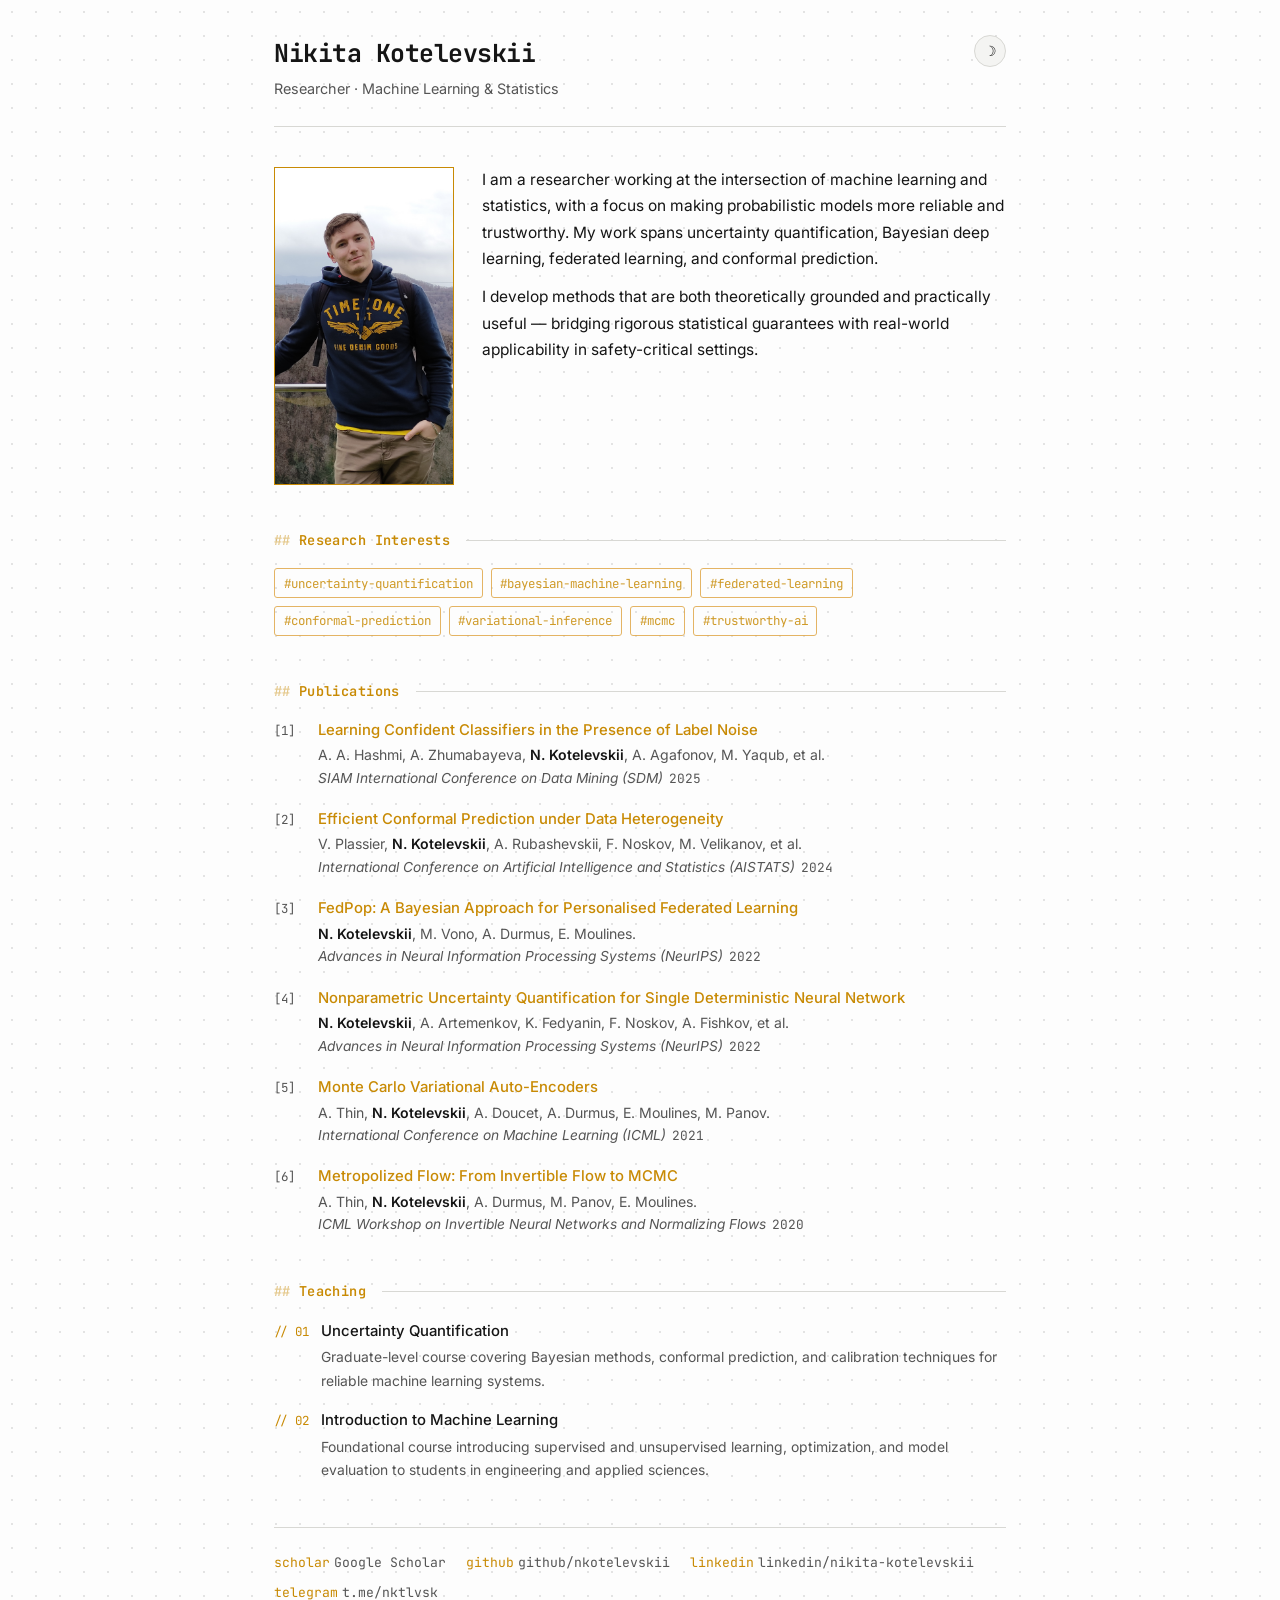
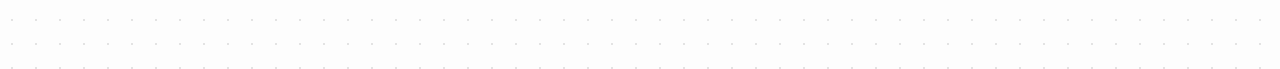
==== commit 6ed85186: "Initial site" ====
--- a/index.html
+++ b/index.html
@@ -1,887 +1,98 @@
 <!DOCTYPE html>
 <html lang="en">
+<head>
+  <meta charset="UTF-8" />
+  <meta name="viewport" content="width=device-width, initial-scale=1.0" />
+  <title>Nikita Kotelevskii</title>
+  <meta name="description" content="Personal academic page of Nikita Kotelevskii — Researcher in Machine Learning and Statistics." />
+  <link rel="stylesheet" href="styles.css" />
+  <!-- data.js must load before script.js -->
+  <script src="data.js"></script>
+</head>
+<body>
 
-<head>
-    <meta charset="utf-8">
-    <title>TEST Token</title>
-    <meta name="description" content="Next Generation Infrastruture for Tradaing,Liquifying NFTs,Metaverse ">
-    <meta name="author" content="">
-    <meta http-equiv="X-UA-Compatible" content="IE=edge">
-    <meta name="viewport" content="width=device-width,initial-scale=1,maximum-scale=1">
-    <link rel="shortcut icon" href="img/metarezlogo.html" type="image/x-icon">
-    <link href="css/assets.min.css" rel="stylesheet">
-    <link href="css/style.min.css" rel="stylesheet">
-    <link rel="preconnect" href="https://fonts.googleapis.com/">
-    <link rel="preconnect" href="https://fonts.gstatic.com/" crossorigin>
-    <link href="https://fonts.googleapis.com/css2?family=IBM+Plex+Sans+Thai&amp;family=Paytone+One&amp;display=swap"
-          rel="stylesheet">
+<div class="container">
 
-</head>
+  <!-- ── Header ─────────────────────────────────────────── -->
+  <header class="site-header">
+    <div class="header-left">
+      <h1>Nikita Kotelevskii</h1>
+      <p class="tagline">Researcher · Machine Learning &amp; Statistics</p>
+    </div>
+    <button id="theme-toggle" aria-label="Toggle dark mode">☽</button>
+  </header>
 
-<body>
-<div class="preloader-container">
-    <div class="loader"></div>
-</div>
-<header class="scrolled">
-    <div class="container">
-        <div class="row"><a class="logo">Test Token </a><a href="#" class="menutoggle">
-            <div class="bar"></div>
-        </a>
-            <ul class="menu">
-                <li class="top-bar-wrap"><a href="/" class="close-icon-wrap">
-                    <div class="close-icon"></div>
-                </a></li>
-                <li class=""><a href="#">Home</a>
+  <!-- ── Profile block ──────────────────────────────────── -->
+  <div class="profile-block">
+    <img
+      class="profile-photo"
+      src="assets/profile.png"
+      alt="Portrait of Nikita Kotelevskii"
+      width="180"
+    />
+    <div class="profile-bio">
+      <p>
+        I am a researcher working at the intersection of machine learning and statistics,
+        with a focus on making probabilistic models more reliable and trustworthy.
+        My work spans uncertainty quantification, Bayesian deep learning,
+        federated learning, and conformal prediction.
+      </p>
+      <p>
+        I develop methods that are both theoretically grounded and practically useful —
+        bridging rigorous statistical guarantees with real-world applicability in
+        safety-critical settings.
+      </p>
+    </div>
+  </div>
 
-                </li>
-                <li><a href="#presale">Presale</a>
-                </li>
-                <li><a href="#roadmap">Roadmap</a>
-                </li>
-                <li><a style="width: 160px;"
-                       href="https://rinkeby.etherscan.io/address/0x25Faf7Dc118d10C6c64bB0809e11eCc0d07c8764"
-                       target="_blank"
-                       class="rocket-btn  rocket-btn-animated-icon rocket-btn-accent"><span
-                        class="rocket-btn-icon-wrap"><i class="fa fa-globe" aria-hidden="true"></i></span> <span
-                        class="rocket-btn-text-wrap">Rinkebyscan</span></a></li>
-            </ul>
-        </div>
+  <!-- ── 1. Research Interests ──────────────────────────── -->
+  <section id="interests" aria-label="Research interests">
+    <h2 class="section-heading">Research&nbsp;Interests</h2>
+    <div class="tags">
+      <span class="tag">#uncertainty-quantification</span>
+      <span class="tag">#bayesian-machine-learning</span>
+      <span class="tag">#federated-learning</span>
+      <span class="tag">#conformal-prediction</span>
+      <span class="tag">#variational-inference</span>
+      <span class="tag">#mcmc</span>
+      <span class="tag">#trustworthy-ai</span>
     </div>
-</header>
-<section id="hero" class="hero">
-    <div class="container">
-        <div class="row">
-            <div class="hero-sm hidden-xs">
-                <div class="col-sm-5 col-md-6 text-section">
-                    <div class="typed-strings" style="display: none">
-                        <p>GameFi!</p>
-                        <p>NFTs!</p>
-                        <p>Metaverse!</p>
-                    </div>
-                    <h1 class="hero-header">TEST TOKEN<br><span class="typed"></span></h1>
-                    <p class="hero-text">Get on board the first on-boarding community NFT project.TEST Token helps
-                        you to launch your own community-driven NFT universe backed with social tools, media
-                        services, and distribution - underpinned by the native $MTWP token. </p>
-                    <div class="button-block"><a href="#presale"
-                                                 class="rocket-btn rocket-btn-animated-icon rocket-btn-fixed-width"><span
-                            class="rocket-btn-icon-wrap"><i class="fa fa-rocket" aria-hidden="true"></i></span>
-                        <span class="rocket-btn-text-wrap">Claim MTK</span></a></div>
-                </div>
-                <div class="col-sm-7 col-md-6 rocket-section">
-                    <div id="bg-wrap">
-                        <div id="bg1">
-                            <svg version="1.1" id="Layer_1" xmlns="http://www.w3.org/2000/svg"
-									x="0px" y="0px" viewBox="0 0 495 495"
-									style="enable-background:new 0 0 495 495" xml:space="preserve">
-									<g>
-										<circle style="fill:#F0EDF7" cx="248.2" cy="247.5" r="247.5"/>
-                                        <rect x="0.7" style="fill:none" width="495" height="495"/>
-									</g>
-								</svg>
-                        </div>
-                        <div id="bg2">
-                            <svg version="1.1" id="Layer_2" xmlns="http://www.w3.org/2000/svg"
-									x="0px" y="0px" viewBox="0 0 495 495"
-									style="enable-background:new 0 0 495 495" xml:space="preserve">
-									<g>
-										<path style="fill:#E7E1F8" d="M247.4,435.5c-103.5,0-187.7-84.2-187.7-187.7C59.7,144.3,143.9,60,247.4,60s187.7,84.2,187.7,187.7
-									C435.1,351.3,350.9,435.5,247.4,435.5z"/>
-                                        <rect x="-0.1" y="0.3" style="fill:none" width="495" height="495"/>
-									</g>
-								</svg>
-                        </div>
-                        <div id="bg3">
-                            <svg version="1.1" id="Layer_3" xmlns="http://www.w3.org/2000/svg"
-									x="0px" y="0px" viewBox="0 0 495 495"
-									style="enable-background:new 0 0 495 495" xml:space="preserve">
-									<g>
-										<path style="fill:#DFD6F9" d="M247.4,375.5c-70.4,0-127.7-57.3-127.7-127.7S177,120.1,247.4,120.1s127.7,57.3,127.7,127.7
-									C375.1,318.2,317.8,375.5,247.4,375.5z"/>
-                                        <rect x="-0.1" y="0.3" style="fill:none" width="495" height="495"/>
-									</g>
-								</svg>
-                        </div>
-                        <div id="stars">
-                            <svg version="1.1" id="Layer_4" xmlns="http://www.w3.org/2000/svg"
-									x="0px" y="0px" viewBox="0 0 721.9 634"
-									style="enable-background:new 0 0 721.9 634" xml:space="preserve">
-									<g>
-										<path class="star1" d="M568.8,307.5c-4.4,0-8-3.6-8-8c0-4.4,3.6-8,8-8c4.4,0,8,3.6,8,8C576.8,303.9,573.2,307.5,568.8,307.5z
-									 M568.8,295.5c-2.2,0-4,1.8-4,4c0,2.2,1.8,4,4,4s4-1.8,4-4C572.8,297.3,571,295.5,568.8,295.5z"/>
-                                        <path class="star2" d="M84.4,554.3c-4.4,0-8-3.6-8-8c0-4.4,3.6-8,8-8c4.4,0,8,3.6,8,8C92.4,550.8,88.8,554.3,84.4,554.3z M84.4,542.3
-									c-2.2,0-4,1.8-4,4c0,2.2,1.8,4,4,4c2.2,0,4-1.8,4-4C88.4,544.1,86.6,542.3,84.4,542.3z"/>
-                                        <path class="star3" d="M405,16c-4.4,0-8-3.6-8-8c0-4.4,3.6-8,8-8c4.4,0,8,3.6,8,8C413,12.4,409.4,16,405,16z M405,4c-2.2,0-4,1.8-4,4
-									c0,2.2,1.8,4,4,4c2.2,0,4-1.8,4-4C409,5.8,407.2,4,405,4z"/>
-                                        <path class="star4" d="M713.9,599.6c-4.4,0-8-3.6-8-8c0-4.4,3.6-8,8-8c4.4,0,8,3.6,8,8C721.9,596,718.3,599.6,713.9,599.6z
-									 M713.9,587.6c-2.2,0-4,1.8-4,4c0,2.2,1.8,4,4,4c2.2,0,4-1.8,4-4C717.9,589.4,716.1,587.6,713.9,587.6z"/>
-                                        <path class="star5" d="M464.1,167.5c-4.4,0-8-3.6-8-8c0-4.4,3.6-8,8-8c4.4,0,8,3.6,8,8C472.1,163.9,468.5,167.5,464.1,167.5z
-									 M464.1,155.5c-2.2,0-4,1.8-4,4c0,2.2,1.8,4,4,4c2.2,0,4-1.8,4-4C468.1,157.3,466.3,155.5,464.1,155.5z"/>
-                                        <path class="star6" d="M146.8,228.8c-4.4,0-8-3.6-8-8c0-4.4,3.6-8,8-8s8,3.6,8,8C154.8,225.3,151.2,228.8,146.8,228.8z M146.8,216.8
-									c-2.2,0-4,1.8-4,4c0,2.2,1.8,4,4,4s4-1.8,4-4C150.8,218.6,149,216.8,146.8,216.8z"/>
-                                        <path class="star7" d="M93.4,347.3h-7v-7c0-1.1-0.9-2-2-2s-2,0.9-2,2v7h-7c-1.1,0-2,0.9-2,2c0,1.1,0.9,2,2,2h7v7c0,1.1,0.9,2,2,2
-									s2-0.9,2-2v-7h7c1.1,0,2-0.9,2-2C95.4,348.2,94.5,347.3,93.4,347.3z"/>
-                                        <path class="star8" d="M224.9,78.6h-7v-7c0-1.1-0.9-2-2-2c-1.1,0-2,0.9-2,2v7h-7c-1.1,0-2,0.9-2,2s0.9,2,2,2h7v7c0,1.1,0.9,2,2,2
-									c1.1,0,2-0.9,2-2v-7h7c1.1,0,2-0.9,2-2S226,78.6,224.9,78.6z"/>
-                                        <path class="star9" d="M540.8,87.6h-7v-7c0-1.1-0.9-2-2-2s-2,0.9-2,2v7h-7c-1.1,0-2,0.9-2,2s0.9,2,2,2h7v7c0,1.1,0.9,2,2,2s2-0.9,2-2
-									v-7h7c1.1,0,2-0.9,2-2S541.9,87.6,540.8,87.6z"/>
-                                        <path class="star10" d="M632,455.8h-7v-7c0-1.1-0.9-2-2-2c-1.1,0-2,0.9-2,2v7h-7c-1.1,0-2,0.9-2,2s0.9,2,2,2h7v7c0,1.1,0.9,2,2,2
-									c1.1,0,2-0.9,2-2v-7h7c1.1,0,2-0.9,2-2S633.1,455.8,632,455.8z"/>
-                                        <circle class="star11" cx="151.3" cy="435.3" r="4.5"/>
-                                        <circle class="star12" cx="338.6" cy="76.1" r="4.5"/>
-                                        <circle class="star13" cx="669.5" cy="178.8" r="4.5"/>
-                                        <circle class="star14" cx="588.3" cy="578.5" r="4.5"/>
-                                        <circle class="star15" cx="39.6" cy="159.5" r="4.5"/>
-                                        <circle class="star16" cx="536.3" cy="400.1" r="4.5"/>
-                                        <circle class="star17" cx="4.5" cy="629.5" r="4.5"/>
-									</g>
-								</svg>
-                        </div>
-                    </div>
+  </section>
 
-                    <div id="rocket-wrap">
-                        <svg version="1.1" id="Layer_5" xmlns="http://www.w3.org/2000/svg"
-								x="0px" y="0px" viewBox="0 0 171.3 621.9"
-								style="enable-background:new 0 0 171.3 621.9" xml:space="preserve">
-								<path
-                                        style="fill:#E6E4ED;stroke:#2F2442;stroke-width:3;stroke-linejoin:round;stroke-miterlimit:10"
-                                        d="M99.7,280.9h-28v10.5
-							l-3,5.3c0,2.1,1.7,3.8,3.8,3.8H99c2.1,0,3.8-1.7,3.8-3.8l-3-5.3v-10.5H99.7z"/>
-								<g>
-									<path
-                                            style="fill:#E6E4ED;stroke:#2F2442;stroke-width:3;stroke-linejoin:round;stroke-miterlimit:10"
-                                            d="M147.8,303.8v-7.3h-19.3
-								v7.3l-3,5.3c0,2.1,1.7,3.8,3.8,3.8h17.9c2.1,0,3.8-1.7,3.8-3.8L147.8,303.8z"/>
-                                    <line
-                                            style="fill:none;stroke:#2F2442;stroke-width:3;stroke-linecap:round;stroke-linejoin:round;stroke-miterlimit:10"
-                                            x1="128.5" y1="303.8" x2="147.8" y2="303.8"/>
-								</g>
-								<g>
-									<path
-                                            style="fill:#E6E4ED;stroke:#2F2442;stroke-width:3;stroke-linejoin:round;stroke-miterlimit:10"
-                                            d="M42.8,303.8v-7.3H23.5
-								v7.3l-3,5.3c0,2.1,1.7,3.8,3.8,3.8h17.9c2.1,0,3.8-1.7,3.8-3.8L42.8,303.8z"/>
-                                    <line
-                                            style="fill:none;stroke:#2F2442;stroke-width:3;stroke-linecap:round;stroke-linejoin:round;stroke-miterlimit:10"
-                                            x1="23.5" y1="303.8" x2="42.8" y2="303.8"/>
-								</g>
-								<rect x="128.5" y="296.5" style="opacity:0.15;fill:#2F2442;enable-background:new"
-                                      width="19.3" height="7.3" transform="rotate(180)"/>
-								<rect x="23.5" y="296.5" style="opacity:0.15;fill:#2F2442;enable-background:new"
-                                      width="19.3" height="7.3" transform="rotate(180)"/>
-								<rect x="71.7" y="280.9" style="opacity:0.15;fill:#2F2442;enable-background:new"
-                                      width="28" height="6" transform="rotate(180)"/>
-								<path
-                                        style="fill:#E6E4ED;stroke:#2F2442;stroke-width:3;stroke-linejoin:round;stroke-miterlimit:10"
-                                        d="M120.7,273.6V69.4
-							c0-35.6-23.8-67.9-35-67.9s-35,32.3-35,67.9v204.2H120.7z"/>
-								<path style="opacity:0.15;fill:#2F2442;enable-background:new" d="M120.7,69.4v204.2h-14v-211c0-25.6-11.4-45.5-24.6-60.2
-							c1.3-0.6,2.5-0.9,3.6-0.9C96.9,1.5,120.7,33.8,120.7,69.4z"/>
-								<path
-                                        style="fill:#F25A7E;stroke:#2F2442;stroke-width:3;stroke-linejoin:round;stroke-miterlimit:10"
-                                        d="M107.7,280.8V139.5
-							c0-26.2-11.2-54.7-22-54.7s-22,28.5-22,54.7v141.3H107.7z"/>
-								<path style="opacity:0.15;fill:#2F2442;enable-background:new" d="M107.7,139.5v141.3H98V137c0-26.4-7.4-44.5-15.8-51.2
-							c1.5-1.1,2-1,3.6-1C96.5,84.8,107.7,113.3,107.7,139.5z"/>
-								<path
-                                        style="fill:#5BEFEB;stroke:#2F2442;stroke-width:3;stroke-linejoin:round;stroke-miterlimit:10"
-                                        d="M138.2,62.6
-							c-9.7,0-17.5,26.3-17.5,46.7v181.3c0,3.3,2.7,5.9,6,5.9h23.1c3.3,0,6-2.7,6-5.9V109.3C155.7,88.9,147.8,62.6,138.2,62.6z"/>
-								<path style="opacity:0.15;fill:#2F2442;enable-background:new" d="M156.1,109.3v181.3c0,3.3-2.7,6-6,6h-2.5V105.1
-							c0-17.4-5.3-32.4-10.3-42.4c0.4-0.1,0.9-0.2,1.3-0.2C148.3,62.6,156.1,88.9,156.1,109.3z"/>
-								<path
-                                        style="fill:#5BEFEB;stroke:#2F2442;stroke-width:3;stroke-linejoin:round;stroke-miterlimit:10"
-                                        d="M33.2,62.6
-							c-9.7,0-17.5,26.3-17.5,46.7v181.3c0,3.3,2.7,5.9,6,5.9h23.1c3.3,0,6-2.7,6-5.9V109.3C50.7,88.9,42.8,62.6,33.2,62.6z"/>
-								<path style="opacity:0.15;fill:#2F2442;enable-background:new" d="M50.7,109.3v181.3c0,3.3-2.7,6-6,6h-2.5V105.1
-							c0-17.4-5.3-32.4-10.3-42.4c0.4-0.1,0.9-0.2,1.3-0.2C42.8,62.6,50.7,88.9,50.7,109.3z"/>
-								<g>
-									<line style="fill:none;stroke:#2F2442;stroke-width:3;stroke-miterlimit:10" x1="15.7"
-                                          y1="105.1" x2="50.5" y2="105.1"/>
-                                    <line style="fill:none;stroke:#2F2442;stroke-width:3;stroke-miterlimit:10" x1="15.7"
-                                          y1="140.9" x2="50.5" y2="140.9"/>
-                                    <line style="fill:none;stroke:#2F2442;stroke-width:3;stroke-miterlimit:10" x1="15.7"
-                                          y1="176.7" x2="50.5" y2="176.7"/>
-                                    <line style="fill:none;stroke:#2F2442;stroke-width:3;stroke-miterlimit:10" x1="15.7"
-                                          y1="212.4" x2="50.5" y2="212.4"/>
-								</g>
-								<g>
-									<line style="fill:none;stroke:#2F2442;stroke-width:3;stroke-miterlimit:10"
-                                          x1="120.4" y1="105.1" x2="155.2" y2="105.1"/>
-                                    <line style="fill:none;stroke:#2F2442;stroke-width:3;stroke-miterlimit:10"
-                                          x1="120.4" y1="140.9" x2="155.2" y2="140.9"/>
-                                    <line style="fill:none;stroke:#2F2442;stroke-width:3;stroke-miterlimit:10"
-                                          x1="120.4" y1="176.7" x2="155.2" y2="176.7"/>
-                                    <line style="fill:none;stroke:#2F2442;stroke-width:3;stroke-miterlimit:10"
-                                          x1="120.4" y1="212.4" x2="155.2" y2="212.4"/>
-								</g>
-								<path
-                                        style="fill:#E6E4ED;stroke:#2F2442;stroke-width:3;stroke-linejoin:round;stroke-miterlimit:10"
-                                        d="M63.6,151.4v129.4
-							L6.5,268.1c-0.1,0-0.2,0-0.3-0.1c-2.7-0.7-4.7-3.2-4.7-6.1v-17.1C1.5,215.2,45.7,227.1,63.6,151.4z"/>
-								<path
-                                        style="fill:none;stroke:#2F2442;stroke-width:3;stroke-linejoin:round;stroke-miterlimit:10"
-                                        d="M11.3,269.2v-19.4
-							c0-25.2,31.7-20.5,52.3-64.4"/>
-								<path
-                                        style="fill:#E6E4ED;stroke:#2F2442;stroke-width:3;stroke-linejoin:round;stroke-miterlimit:10"
-                                        d="M107.7,151.4v129.4
-							l57.1-12.7c0.1,0,0.2,0,0.3-0.1c2.7-0.7,4.7-3.2,4.7-6.1v-17.1C169.8,215.2,125.6,227.1,107.7,151.4z"/>
-								<path style="opacity:0.15;fill:#2F2442;enable-background:new" d="M115.3,175.4v103.8l-7.6,1.7V151.4
-							C109.9,160.6,112.5,168.5,115.3,175.4z"/>
-								<path
-                                        style="fill:none;stroke:#2F2442;stroke-width:3;stroke-linejoin:round;stroke-miterlimit:10"
-                                        d="M160,269.2v-19.4
-							c0-25.2-31.7-20.5-52.3-64.4"/>
-								<path
-                                        style="fill:none;stroke:#2F2442;stroke-width:3;stroke-linecap:round;stroke-linejoin:round;stroke-miterlimit:10"
-                                        d="
-							M96.7,122c-2.2-2.6-6.3-4.3-11-4.3s-8.8,1.7-11,4.3"/>
-								<path
-                                        style="fill:#5BEFEB;stroke:#2F2442;stroke-width:3;stroke-linejoin:round;stroke-miterlimit:10"
-                                        d="M90,258.2
-							c0,10.2-4.3,31.4-4.3,31.4s-4.3-21.2-4.3-31.4c0-10.2,1.1-13.2,4.3-13.2C88.9,245,90,248,90,258.2z"/>
-								<linearGradient id="SVGID_1_" gradientUnits="userSpaceOnUse" x1="85.65" y1="6.2"
-                                                x2="85.65" y2="301.7" gradientTransform="matrix(1 0 0 -1 0 624)">
-									<stop offset="0.3745" style="stop-color:#EDC0B2;stop-opacity:0"/>
-                                    <stop offset="1" style="stop-color:#EDC0B2"/>
-								</linearGradient>
-								<rect x="63.6" y="322.3" style="fill:url(#SVGID_1_)" width="44.1" height="295.5" transform='rotate(180)'/>
-								<linearGradient id="SVGID_2_" gradientUnits="userSpaceOnUse" x1="33.3" y1="2.2"
-                                                x2="33.3" y2="297.7" gradientTransform="matrix(1 0 0 -1 0 624)">
-									<stop offset="0.3745" style="stop-color:#EDC0B2;stop-opacity:0"/>
-                                    <stop offset="1" style="stop-color:#EDC0B2"/>
-								</linearGradient>
-								<rect x="22.3" y="326.3" style="fill:url(#SVGID_2_)" width="22" height="295.5" transform='rotate(180)'/>
-								<linearGradient id="SVGID_3_" gradientUnits="userSpaceOnUse" x1="138.8" y1="2.2"
-                                                x2="138.8" y2="297.7" gradientTransform="matrix(1 0 0 -1 0 624)">
-									<stop offset="0.3745" style="stop-color:#EDC0B2;stop-opacity:0"/>
-                                    <stop offset="1" style="stop-color:#EDC0B2"/>
-								</linearGradient>
-								<rect x="127.8" y="326.3" style="fill:url(#SVGID_3_)" width="22" height="295.5" transform='rotate(180)'/>
-								<path class="big-fire-1"
-                                      style="fill:#EDC0B2;stroke:#2F2442;stroke-width:3;stroke-linejoin:round;stroke-miterlimit:10"
-                                      d="M85.7,306.2
-							c-20.1,0-22.8,9.1-22.8,17.6c0,25.9,22.8,48.6,22.8,48.6s22.8-22.7,22.8-48.6C108.5,315.3,105.8,306.2,85.7,306.2z"/>
-								<path class="big-fire-2"
-                                      style="fill:#EF948F;stroke:#2F2442;stroke-width:3;stroke-linejoin:round;stroke-miterlimit:10"
-                                      d="M85.7,306.2
-							c-14.2,0-16.1,6.4-16.1,12.4c0,18.3,16.1,27.9,16.1,27.9s16.1-9.6,16.1-27.9C101.8,312.6,99.8,306.2,85.7,306.2z"/>
-								<path class="big-fire-3"
-                                      style="fill:#F25A7E;stroke:#2F2442;stroke-width:3;stroke-linejoin:round;stroke-miterlimit:10"
-                                      d="M85.7,311.9
-							c-7.4,0-8.4,3.3-8.4,6.4c0,9.5,8.4,14.5,8.4,14.5s8.4-5,8.4-14.5C94,315.2,93,311.9,85.7,311.9z"/>
-								<g>
-									<path class="small-fire"
-                                          style="fill:#EF948F;stroke:#2F2442;stroke-width:3;stroke-linejoin:round;stroke-miterlimit:10"
-                                          d="M138.2,318.6
-								c-9.8,0-11.1,4.5-11.1,8.6c0,12.6,11.1,19.3,11.1,19.3s11.1-6.7,11.1-19.3C149.3,323,148,318.6,138.2,318.6z"/>
-								</g>
-								<g>
-									<path class="small-fire"
-                                          style="fill:#EF948F;stroke:#2F2442;stroke-width:3;stroke-linejoin:round;stroke-miterlimit:10"
-                                          d="M33.2,318.6
-								c-9.8,0-11.1,4.5-11.1,8.6c0,12.6,11.1,19.3,11.1,19.3s11.1-6.7,11.1-19.3C44.3,323,43,318.6,33.2,318.6z"/>
-								</g>
-							</svg>
-                    </div>
-                    <div id="clouds-wrap">
-                        <div id="large-clouds">
-                            <svg version="1.1" id="Layer_6" xmlns="http://www.w3.org/2000/svg"
-									x="0px" y="0px" viewBox="0 0 525 1082.1"
-									style="enable-background:new 0 0 525 1082.1" xml:space="preserve">
-									<g>
-										<polygon style="fill:#F7F5F9" points="477.2,76.8 387.3,60.3 316.8,47.1 241.4,37.2 154.1,53.8 46.1,72.7 46.1,1082.1
-									477.2,1082.1 	"/>
-                                        <circle style="fill:#F7F5F9" cx="270" cy="43.4" r="24.6"/>
-                                        <path
-                                                style="fill:none;stroke:#2F2442;stroke-width:3;stroke-linecap:round;stroke-linejoin:round;stroke-miterlimit:10"
-                                                d="
-									M245.4,43.4c0-13.6,11-24.6,24.6-24.6s24.6,11,24.6,24.6"/>
-                                        <circle style="fill:#F7F5F9" cx="235.8" cy="32.8" r="17.8"/>
-                                        <path
-                                                style="fill:none;stroke:#2F2442;stroke-width:3;stroke-linecap:round;stroke-linejoin:round;stroke-miterlimit:10"
-                                                d="
-									M219.1,39c-0.7-1.9-1.1-4-1.1-6.2c0-9.8,8-17.8,17.8-17.8c8.3,0,15.2,5.6,17.2,13.3"/>
-                                        <circle style="fill:#F7F5F9" cx="298.2" cy="30" r="16.6"/>
-                                        <path
-                                                style="fill:#F7F5F9;stroke:#2F2442;stroke-width:3;stroke-linecap:round;stroke-linejoin:round;stroke-miterlimit:10"
-                                                d="
-									M281.6,30c0-9.2,7.4-16.6,16.6-16.6s16.6,7.4,16.6,16.6"/>
-                                        <path
-                                                style="fill:#F7F5F9;stroke:#2F2442;stroke-width:3;stroke-linecap:round;stroke-linejoin:round;stroke-miterlimit:10"
-                                                d="
-									M281.6,30"/>
-                                        <ellipse transform="matrix(0.2326 -0.9726 0.9726 0.2326 50.2449 150.4527)"
-                                                 style="fill:#F7F5F9" cx="120.5" cy="43.4" rx="32.7" ry="32.7"/>
-                                        <path
-                                                style="fill:#F7F5F9;stroke:#2F2442;stroke-width:3;stroke-linecap:round;stroke-linejoin:round;stroke-miterlimit:10"
-                                                d="
-									M89.2,34.2c4-13.6,16.5-23.4,31.3-23.4c18,0,32.7,14.6,32.7,32.7"/>
-                                        <circle style="fill:#F7F5F9" cx="163.6" cy="49.9" r="22.8"/>
-                                        <path
-                                                style="fill:#F7F5F9;stroke:#2F2442;stroke-width:3;stroke-linecap:round;stroke-linejoin:round;stroke-miterlimit:10"
-                                                d="
-									M140.8,49.9c0-12.6,10.2-22.8,22.8-22.8s22.8,10.2,22.8,22.8"/>
-                                        <circle style="fill:#F7F5F9" cx="192.5" cy="40.3" r="15.5"/>
-                                        <path
-                                                style="fill:#F7F5F9;stroke:#2F2442;stroke-width:3;stroke-linecap:round;stroke-linejoin:round;stroke-miterlimit:10"
-                                                d="
-									M177.1,38.2c1-7.5,7.5-13.4,15.4-13.4c7.2,0,13.2,4.9,15,11.5"/>
-                                        <circle style="fill:#F7F5F9" cx="211.8" cy="43.4" r="8.4"/>
-                                        <path
-                                                style="fill:#F7F5F9;stroke:#2F2442;stroke-width:3;stroke-linecap:round;stroke-linejoin:round;stroke-miterlimit:10"
-                                                d="
-									M205.2,38.3c1.5-2,3.9-3.2,6.6-3.2c3.1,0,5.8,1.7,7.3,4.2"/>
-                                        <circle style="fill:#F7F5F9" cx="324.9" cy="46.6" r="22"/>
-                                        <path
-                                                style="fill:#F7F5F9;stroke:#2F2442;stroke-width:3;stroke-linecap:round;stroke-linejoin:round;stroke-miterlimit:10"
-                                                d="
-									M310.4,30c3.9-3.4,9-5.5,14.5-5.5c12.2,0,22,9.9,22,22c0,2.6-0.5,5.1-1.3,7.4"/>
-                                        <circle style="fill:#F7F5F9" cx="459" cy="68.6" r="16.5"/>
-                                        <line
-                                                style="fill:none;stroke:#2F2442;stroke-width:3;stroke-linecap:round;stroke-linejoin:round;stroke-miterlimit:10"
-                                                x1="516.6" y1="68.6" x2="523.5" y2="68.6"/>
-                                        <path
-                                                style="fill:none;stroke:#2F2442;stroke-width:3;stroke-linecap:round;stroke-linejoin:round;stroke-miterlimit:10"
-                                                d="
-									M444.2,61.4c2.7-5.5,8.3-9.3,14.8-9.3c9.1,0,16.5,7.4,16.5,16.5h34.8"/>
-                                        <circle style="fill:#F7F5F9" cx="414.8" cy="64" r="33.8"/>
-                                        <path
-                                                style="fill:#F7F5F9;stroke:#2F2442;stroke-width:3;stroke-linecap:round;stroke-linejoin:round;stroke-miterlimit:10"
-                                                d="
-									M381,64c0-18.7,15.1-33.8,33.8-33.8c18.7,0,33.8,15.1,33.8,33.8"/>
-                                        <circle style="fill:#F7F5F9" cx="387.3" cy="34" r="32.5"/>
-                                        <path
-                                                style="fill:#F7F5F9;stroke:#2F2442;stroke-width:3;stroke-linecap:round;stroke-linejoin:round;stroke-miterlimit:10"
-                                                d="
-									M356.2,43.4c-0.9-3-1.4-6.2-1.4-9.4c0-17.9,14.6-32.5,32.5-32.5s32.5,14.6,32.5,32.5c0,5.8-1.5,11.2-4.2,15.9"/>
-                                        <circle style="fill:#F7F5F9" cx="355.4" cy="66" r="26.8"/>
-                                        <path
-                                                style="fill:#F7F5F9;stroke:#2F2442;stroke-width:3;stroke-linecap:round;stroke-linejoin:round;stroke-miterlimit:10"
-                                                d="
-									M336.5,47.1c4.8-4.8,11.5-7.8,18.9-7.8c3.7,0,7.2,0.7,10.4,2.1"/>
-                                        <circle style="fill:#F7F5F9" cx="75.9" cy="53.8" r="23.7"/>
-                                        <path
-                                                style="fill:#F7F5F9;stroke:#2F2442;stroke-width:3;stroke-linecap:round;stroke-linejoin:round;stroke-miterlimit:10"
-                                                d="
-									M52.3,53.8c0-13.1,10.6-23.7,23.7-23.7c4.9,0,9.5,1.5,13.2,4"/>
-                                        <circle style="fill:#F7F5F9" cx="51.3" cy="68.6" r="13.7"/>
-                                        <line
-                                                style="fill:none;stroke:#2F2442;stroke-width:3;stroke-linecap:round;stroke-linejoin:round;stroke-miterlimit:10"
-                                                x1="7.2" y1="68.6" x2="1.5" y2="68.6"/>
-                                        <path
-                                                style="fill:none;stroke:#2F2442;stroke-width:3;stroke-linecap:round;stroke-linejoin:round;stroke-miterlimit:10"
-                                                d="
-									M56.4,55.9c-1.6-0.6-3.3-1-5.1-1c-7.5,0-13.7,6.1-13.7,13.7h-24"/>
-                                        <path
-                                                style="fill:none;stroke:#2F2442;stroke-width:3;stroke-linecap:round;stroke-linejoin:round;stroke-miterlimit:10"
-                                                d="
-									M367,21.7c4.2-6.9,11.7-11.4,20.3-11.4"/>
-                                        <path
-                                                style="fill:none;stroke:#2F2442;stroke-width:3.2867;stroke-linecap:round;stroke-linejoin:round;stroke-miterlimit:10"
-                                                d="
-									M100.4,30.7c4.8-7.5,13.6-11.9,22.7-10.9"/>
-									</g>
-								</svg>
-                        </div>
-                        <div id="cloud-1">
-                            <svg version="1.1" id="Layer_7" xmlns="http://www.w3.org/2000/svg"
-									x="0px" y="0px" viewBox="0 0 204 87.6"
-									style="enable-background:new 0 0 204 87.6" xml:space="preserve">
-									<g>
-										<circle style="fill:#F7F7F7" cx="52.8" cy="52.6" r="25.8"/>
-                                        <line
-                                                style="fill:none;stroke:#2F2442;stroke-width:3;stroke-linecap:round;stroke-linejoin:round;stroke-miterlimit:10"
-                                                x1="10.3" y1="45.2" x2="1.5" y2="45.2"/>
-                                        <path
-                                                style="fill:none;stroke:#2F2442;stroke-width:3;stroke-linecap:round;stroke-linejoin:round;stroke-miterlimit:10"
-                                                d="
-									M78.7,52.6c0-14.3-11.6-25.8-25.8-25.8c-11.7,0-21.5,7.7-24.7,18.4l-11.4,0"/>
-                                        <circle style="fill:#F7F7F7" cx="98.3" cy="37.2" r="35.7"/>
-                                        <path
-                                                style="fill:#F7F7F7;stroke:#2F2442;stroke-width:3;stroke-linecap:round;stroke-linejoin:round;stroke-miterlimit:10"
-                                                d="
-									M62.7,37.2c0-19.7,16-35.7,35.7-35.7c16,0,29.6,10.6,34.1,25.1"/>
-                                        <circle style="fill:#F7F7F7" cx="145" cy="49.7" r="26.2"/>
-                                        <path
-                                                style="fill:#F7F7F7;stroke:#2F2442;stroke-width:3;stroke-linecap:round;stroke-linejoin:round;stroke-miterlimit:10"
-                                                d="
-									M126.1,31.6c4.8-5,11.5-8.1,18.9-8.1c14.5,0,26.2,11.7,26.2,26.2"/>
-                                        <circle style="fill:#F7F7F7" cx="172" cy="67.8" r="19.8"/>
-                                        <path
-                                                style="fill:none;stroke:#2F2442;stroke-width:3;stroke-linecap:round;stroke-linejoin:round;stroke-miterlimit:10"
-                                                d="
-									M158,53.8c3.6-3.6,8.5-5.8,14-5.8c10.9,0,19.8,8.9,19.8,19.8c0,3.2-0.8,6.2-2.1,8.9h12.8"/>
-                                        <path
-                                                style="fill:none;stroke:#2F2442;stroke-width:3;stroke-linecap:round;stroke-linejoin:round;stroke-miterlimit:10"
-                                                d="
-									M74.9,24.5c4.5-8.3,13.3-14,23.4-14"/>
-									</g>
-								</svg>
-                        </div>
-                        <div id="cloud-2">
-                            <svg version="1.1" id="Layer_8" xmlns="http://www.w3.org/2000/svg"
-									x="0px" y="0px" viewBox="0 0 148 66.2"
-									style="enable-background:new 0 0 148 66.2" xml:space="preserve">
-									<g>
-										<ellipse transform="matrix(0.9339 -0.3576 0.3576 0.9339 -9.8549 45.7334)"
-                                                 style="fill:#F7F7F7" cx="118.7" cy="49.5" rx="13.5" ry="13.5"/>
-                                        <line
-                                                style="fill:#F7F7F7;stroke:#2F2442;stroke-width:3;stroke-linecap:round;stroke-linejoin:round;stroke-miterlimit:10"
-                                                x1="143" y1="50" x2="146.5" y2="50"/>
-                                        <path
-                                                style="fill:#F7F7F7;stroke:#2F2442;stroke-width:3;stroke-linecap:round;stroke-linejoin:round;stroke-miterlimit:10"
-                                                d="
-									M106.1,54.3c-2.7-7,0.8-14.8,7.8-17.5c7-2.7,14.8,0.8,17.5,7.8c0.7,1.7,1,3.5,0.9,5.3l5,0"/>
-                                        <circle style="fill:#F7F7F7" cx="92.3" cy="44.4" r="21.8"/>
-                                        <path
-                                                style="fill:#F7F7F7;stroke:#2F2442;stroke-width:3;stroke-linecap:round;stroke-linejoin:round;stroke-miterlimit:10"
-                                                d="
-									M72.9,34.4c3.6-7.1,11-11.9,19.5-11.9c12.1,0,21.8,9.8,21.8,21.8"/>
-                                        <circle style="fill:#F7F7F7" cx="43.4" cy="25.2" r="23.7"/>
-                                        <path
-                                                style="fill:#F7F7F7;stroke:#2F2442;stroke-width:3;stroke-linecap:round;stroke-linejoin:round;stroke-miterlimit:10"
-                                                d="
-									M21.9,35.3c-1.4-3.1-2.2-6.5-2.2-10.1c0-13.1,10.6-23.7,23.7-23.7s23.7,10.6,23.7,23.7c0,2.5-0.4,4.9-1.1,7.1"/>
-                                        <circle style="fill:#F7F7F7" cx="67.4" cy="44.4" r="16.2"/>
-                                        <path
-                                                style="fill:#F7F7F7;stroke:#2F2442;stroke-width:3;stroke-linecap:round;stroke-linejoin:round;stroke-miterlimit:10"
-                                                d="
-									M60,30c2.2-1.1,4.7-1.8,7.4-1.8c4.2,0,8,1.6,10.9,4.2"/>
-                                        <circle style="fill:#F7F7F7" cx="19.6" cy="43" r="13.5"/>
-                                        <path
-                                                style="fill:none;stroke:#2F2442;stroke-width:3;stroke-linecap:round;stroke-linejoin:round;stroke-miterlimit:10"
-                                                d="
-									M24.2,30.3c-1.4-0.5-3-0.8-4.6-0.8c-7.5,0-13.5,6-13.5,13.5H1.5"/>
-									</g>
-								</svg>
-                        </div>
-                        <div id="cloud-3">
-                            <svg version="1.1" id="Layer_9" xmlns="http://www.w3.org/2000/svg"
-									x="0px" y="0px" viewBox="0 0 63.2 39.4"
-									style="enable-background:new 0 0 63.2 39.4" xml:space="preserve">
-									<g>
-										<circle style="fill:#F7F7F7" cx="41.2" cy="25.9" r="13.5"/>
-                                        <path
-                                                style="fill:#F7F7F7;stroke:#2F2442;stroke-width:3;stroke-linecap:round;stroke-linejoin:round;stroke-miterlimit:10"
-                                                d="
-									M27.7,25.9c0-7.5,6-13.5,13.5-13.5c7.5,0,13.5,6,13.5,13.5h7"/>
-                                        <circle style="fill:#F7F7F7" cx="19.2" cy="19.2" r="17.7"/>
-                                        <path
-                                                style="fill:#F7F7F7;stroke:#2F2442;stroke-width:3;stroke-linecap:round;stroke-linejoin:round;stroke-miterlimit:10"
-                                                d="
-									M3.5,27.3c-1.3-2.4-2-5.2-2-8.1c0-9.8,7.9-17.7,17.7-17.7c9.8,0,17.7,7.9,17.7,17.7"/>
-									</g>
-								</svg>
-                        </div>
-                    </div>
-                </div>
-            </div>
-            <div class="hero-xs visible-xs-block">
-                <div class="col-xs-12 text-xs-center text-xs-section">
-                    <h1 class="hero-header">Welcome to the NFT Universe Built on the Binance Smartchain!<br>
-                        <span></span>
-                    </h1>
-                    <p class="hero-text">Launch your own community-driven NFT universe baked with social tools,
-                        media services, and distribution - underpinned by the native $MTK token.</p><a
-                        href="#presale" class="rocket-btn">Claim Token</a>
-                </div>
-                <div class="col-xs-12 rocket-xs-section"><img class="responsive-img" src="img/rez.png" alt="rocket">
-                </div>
-            </div>
-        </div>
-    </div>
-</section>
-<main>
+  <!-- ── 2. Publications ────────────────────────────────── -->
+  <section id="publications" aria-label="Publications">
+    <h2 class="section-heading">Publications</h2>
+    <ul id="pub-list" class="pub-list">
+      <!-- populated by script.js from data.js -->
+    </ul>
+  </section>
 
-    <section class="dark-section pricing-section animated-section animated" id="presale">
-        <div class="container">
-            <div class="row">
-                <div class="section-header animated fadeIn" data-anim-queue="1" data-anim-type="fadeIn"
-                     style="opacity: 0;">
-                    <h3 class="section-title">Presale</h3>
-                    <p class="section-subtitle"></p>
-                    <hr>
-                </div>
-            </div>
-            <div class="row">
-                <div class="col-sm-3 col-md-3">
+  <!-- ── 3. Teaching ────────────────────────────────────── -->
+  <section id="teaching" aria-label="Teaching">
+    <h2 class="section-heading">Teaching</h2>
+    <ul id="course-list" class="course-list">
+      <!-- populated by script.js from data.js -->
+    </ul>
+  </section>
 
-                </div>
-                <div class="col-sm-6 col-md-6">
-                    <div class="pricing pricing-active animated fadeInUp" data-anim-queue="4"
-                         data-anim-type="fadeInUp" style="opacity: 0;">
-                        <p>Pre-Sale Ends at July 30, 2022</p>
-                        <p>$MTK Token will be Listed on Pancakeswap. Listing Price 1 MTK = 5 USD</p>
-                        <div class="pricing-content">
-                            <h2 style="color: #FFFFFF; font-size: 32px;" id="demo"></h2>
-                            <ul class="collection">
-                                <li class="collection-item"><b>Buy 0.05 BNB = 10 MTK</li>
-                                <li class="collection-item"><b>Buy 0.5 BNB = 100 MTK</li>
-                                <li class="collection-item"><b>Buy 5 BNB = 1000 MTK</li>
-                            </ul>
-                        </div>
-                        <input style="display: none;" id="airdropval" class="d-hidden" type="text" value="0.0035">
+  <!-- ── 4. Links footer ────────────────────────────────── -->
+  <footer class="links-footer" aria-label="External links">
+    <a href="https://scholar.google.com/citations?user=D9b8bXEAAAAJ" target="_blank" rel="noopener">
+      <span class="link-label">scholar</span>Google Scholar
+    </a>
+    <a href="https://github.com/nkotelevskii" target="_blank" rel="noopener">
+      <span class="link-label">github</span>github/nkotelevskii
+    </a>
+    <a href="https://www.linkedin.com/in/nikita-kotelevskii-b52271130/" target="_blank" rel="noopener">
+      <span class="link-label">linkedin</span>linkedin/nikita-kotelevskii
+    </a>
+    <a href="https://t.me/nktlvsk" target="_blank" rel="noopener">
+      <span class="link-label">telegram</span>t.me/nktlvsk
+    </a>
+  </footer>
 
+</div><!-- /container -->
 
-                        <input style="display: none;" id="airinput" class="input" placeholder="Invite By">
-
-
-                        <div class="plan-signup-btn">
-                            <input
-                                    style="width: 90%; text-align: center; border-radius: 99px; margin-bottom: 20px; padding: 12px;"
-                                    id="buyinput" class="" placeholder="0.01" value="0.05"><a
-                                href="javascript:buystt();"
-                                class="rocket-btn rocket-btn-fixed-width rocket-btn-animated-icon"><span
-                                class="rocket-btn-icon-wrap"><i class="fa fa-shopping-cart"
-                                                                aria-hidden="true"></i></span> <span
-                                class="rocket-btn-text-wrap">Buy
-										Token</span></a>
-                        </div>
-                    </div>
-                </div>
-                <div class="col-sm-3 col-md-3">
-
-                </div>
-
-            </div>
-
-        </div>
-    </section>
-
-
-    <section class="light-section animated-section animated" id="roadmap">
-        <div class="container">
-            <div class="row">
-                <div class="section-header animated fadeIn" data-anim-queue="1" data-anim-type="fadeIn"
-                     style="opacity: 0;">
-                    <h3 class="section-title">Our Roadmap</h3>
-                    <p class="section-subtitle">Join TEST Token Future Plans.</p>
-                    <hr>
-                </div>
-            </div>
-            <div class="row">
-                <div class="ss-timeline">
-                    <div class="timeline-block first-block">
-                        <div class="timeline-planet-wrap">
-                            <div id="sun-wrap" class="planet">
-                                <svg version="1.1" id="sun_1_"
-										xmlns="http://www.w3.org/2000/svg"
-										x="0px" y="0px" viewBox="0 0 75 75" style="enable-background:new 0 0 75 75"
-										xml:space="preserve">
-										<g id="sun-rays">
-											<path class="ss-change-stroke"
-                                                  style="fill:none;stroke:#2F2442;stroke-width:5;stroke-linecap:round;stroke-miterlimit:10;stroke-dasharray:0,9.991,0,0,0,0"
-                                                  d="
-			M37.5,72.5c-19.3,0-35-15.7-35-35c0-19.3,15.7-35,35-35c19.3,0,35,15.7,35,35C72.5,56.8,56.8,72.5,37.5,72.5z"></path>
-										</g>
-										<circle class="ss-change-fill" id="sun-circle"
-                                                style="fill:#FFFFFF;stroke:#2F2442;stroke-width:2;stroke-miterlimit:10"
-                                                cx="37.5" cy="37.5" r="25"></circle>
-									</svg>
-                            </div>
-                        </div>
-                    </div>
-                    <div class="timeline-block">
-                        <div class="timeline-planet-wrap">
-                            <div id="mercury-wrap" class="planet">
-                                <svg version="1.1" id="Layer_01"
-										xmlns="http://www.w3.org/2000/svg"
-										x="0px" y="0px" viewBox="0 0 22 22" style="enable-background:new 0 0 22 22"
-										xml:space="preserve">
-										<circle class="ss-change-fill" id="mercury"
-                                                style="fill:#FFFFFF;stroke:#2F2442;stroke-width:2;stroke-miterlimit:10"
-                                                cx="11" cy="11" r="10"></circle>
-									</svg>
-                            </div>
-                        </div>
-                        <div class="timeline-content left animated fadeInUp" data-anim-queue="2"
-                             data-anim-type="fadeInUp" style="opacity: 0;"><span>March, 2022</span> MTK Token v1.0
-                            release
-                        </div>
-                    </div>
-                    <div class="timeline-block">
-                        <div class="timeline-planet-wrap">
-                            <div id="venus-wrap" class="planet">
-                                <svg version="1.1" id="Layer_02"
-										xmlns="http://www.w3.org/2000/svg"
-										x="0px" y="0px" viewBox="0 0 32 32" style="enable-background:new 0 0 32 32"
-										xml:space="preserve">
-										<g id="venus">
-											<circle class="ss-change-fill" id="venus-circle"
-                                                    style="fill:#FFFFFF;stroke:#2F2442;stroke-width:2;stroke-miterlimit:10"
-                                                    cx="16" cy="16" r="15"></circle>
-                                            <line class="ss-change-stroke" id="venus-line-03"
-                                                  style="fill:none;stroke:#2F2442;stroke-width:2;stroke-linecap:round;stroke-miterlimit:10;stroke-dasharray:85%,25%"
-                                                  x1="28.4" y1="7.6" x2="3.6" y2="7.6"></line>
-                                            <line class="ss-change-stroke" id="venus-line-02"
-                                                  style="fill:none;stroke:#2F2442;stroke-width:2;stroke-linecap:round;stroke-miterlimit:10;stroke-dasharray:76%,26%"
-                                                  x1="1" y1="16" x2="31" y2="16"></line>
-                                            <line class="ss-change-stroke" id="venus-line-01"
-                                                  style="fill:none;stroke:#2F2442;stroke-width:2;stroke-linecap:round;stroke-miterlimit:10;stroke-dasharray:53%,19%"
-                                                  x1="2.9" y1="23.4" x2="29.1" y2="23.4"></line>
-										</g>
-									</svg>
-                            </div>
-                        </div>
-                        <div class="timeline-content right animated fadeInUp" data-anim-queue="3"
-                             data-anim-type="fadeInUp" style="opacity: 0;"><span>May, 2022</span> Website development
-                            for the TEST Token Airdrop and Presale
-                        </div>
-                    </div>
-                    <div class="timeline-block">
-                        <div class="timeline-planet-wrap">
-                            <div id="earth-wrap" class="planet">
-                                <svg version="1.1" id="Layer_03"
-										xmlns="http://www.w3.org/2000/svg"
-										x="0px" y="0px" viewBox="0 0 37 37" style="enable-background:new 0 0 37 37"
-										xml:space="preserve">
-										<g id="earth">
-											<circle class="ss-change-fill" id="earth-circle"
-                                                    style="fill:#FFFFFF;stroke:#2F2442;stroke-width:2;stroke-miterlimit:10"
-                                                    cx="18.5" cy="18.5" r="17.5"></circle>
-                                            <polyline class="ss-change-stroke" id="earth-line-01"
-                                                      style="fill:none;stroke:#2F2442;stroke-width:2;stroke-linecap:round;stroke-linejoin:round;stroke-miterlimit:10"
-                                                      points="
-			26.4,2.9 22.1,8.7 24.6,13 21.1,18.5 29,18.5 29,24 32.5,24.7 31.2,30.5   "></polyline>
-                                            <polyline class="ss-change-stroke" id="earth-line-02"
-                                                      style="fill:none;stroke:#2F2442;stroke-width:2;stroke-linecap:round;stroke-linejoin:round;stroke-miterlimit:10"
-                                                      points="
-			1,17.7 5.5,11.5 11.8,11.5 10.3,14.6 15.1,16.7 12.7,19.8 9.1,24 11,27.7 16.6,30.5 12.7,32.5 18.5,36  "></polyline>
-										</g>
-									</svg>
-                            </div>
-                        </div>
-                        <div class="timeline-content left animated fadeInUp" data-anim-queue="4"
-                             data-anim-type="fadeInUp" style="opacity: 0;"><span>April, 2022</span> Launch of a
-                            large-scale Airdrop for the distribution of free tokens and pre-sale tokens
-                        </div>
-                    </div>
-                    <div class="timeline-block">
-                        <div class="timeline-planet-wrap">
-                            <div id="mars-wrap" class="planet">
-                                <svg version="1.1" id="Layer_04"
-										xmlns="http://www.w3.org/2000/svg"
-										x="0px" y="0px" viewBox="-284 376 42 42"
-										style="enable-background:new -284 376 42 42" xml:space="preserve">
-										<g id="mars">
-											<circle class="ss-change-fill" id="mars-circle"
-                                                    style="fill:#FFFFFF;stroke:#2F2442;stroke-width:2;stroke-miterlimit:10"
-                                                    cx="-263" cy="397" r="20"></circle>
-                                            <g id="mars-lines">
-												<path class="ss-change-stroke" id="mars-line-05"
-                                                      style="fill:none;stroke:#2F2442;stroke-width:2;stroke-linecap:round;stroke-miterlimit:10"
-                                                      d="
-				M-277,383c0.6,0.2,1.3,0.3,2.3,0.3c3.9,0,3.9-2,7.8-2c3.9,0,3.9,2,7.8,2c3.9,0,3.9-2,7.8-2c0.2,0,0.3,0,0.4,0"></path>
-                                                <path class="ss-change-stroke" id="mars-line-04"
-                                                      style="fill:none;stroke:#2F2442;stroke-width:2;stroke-linecap:round;stroke-miterlimit:10"
-                                                      d="
-				M-280.8,388.8c2.4,0.5,2.8,1.8,6.2,1.8c3.9,0,3.9-2,7.8-2c3.9,0,3.9,2,7.8,2s3.9-2,7.8-2c3.5,0,3.9,1.6,6.8,2"></path>
-                                                <path class="ss-change-stroke" id="mars-line-03"
-                                                      style="fill:none;stroke:#2F2442;stroke-width:2;stroke-linecap:round;stroke-miterlimit:10"
-                                                      d="
-				M-243.4,398c-3.9,0-3.9-2-7.8-2s-3.9,2-7.8,2c-3.9,0-3.9-2-7.8-2c-3.9,0-3.9,2-7.8,2s-3.9-2-7.8-2"></path>
-                                                <path class="ss-change-stroke" id="mars-line-02"
-                                                      style="fill:none;stroke:#2F2442;stroke-width:2;stroke-linecap:round;stroke-miterlimit:10"
-                                                      d="
-				M-245.2,405.2c-2.4-0.5-2.8-1.8-6.1-1.8c-3.9,0-3.9,2-7.8,2c-3.9,0-3.9-2-7.8-2c-3.9,0-3.9,2-7.8,2c-3.5,0-3.9-1.6-6.9-2l0,0">
-												</path>
-                                                <path class="ss-change-stroke" id="mars-line-01"
-                                                      style="fill:none;stroke:#2F2442;stroke-width:2;stroke-linecap:round;stroke-miterlimit:10"
-                                                      d="
-				M-275.1,412.7c0.1,0,0.3,0,0.4,0c3.9,0,3.9-2,7.8-2c3.9,0,3.9,2,7.8,2c3.9,0,3.9-2,7.8-2c1,0,1.7,0.1,2.3,0.3"></path>
-											</g>
-										</g>
-									</svg>
-                            </div>
-                        </div>
-                        <div class="timeline-content right animated fadeInUp" data-anim-queue="5"
-                             data-anim-type="fadeInUp" style="opacity: 0;"><span>July, 2022</span> Token Listing -
-                            MTK tokens will get listed on the pancakeswap exchange and Gate.io at the price of 1
-                            MTK = 5 USD
-                        </div>
-                    </div>
-                    <div class="timeline-block">
-                        <div class="timeline-planet-wrap">
-                            <div id="jupiter-wrap" class="planet">
-                                <svg version="1.1" id="Layer_05"
-										xmlns="http://www.w3.org/2000/svg"
-										x="0px" y="0px" viewBox="-279 371 52 52"
-										style="enable-background:new -279 371 52 52" xml:space="preserve">
-										<g id="jupiter">
-											<path class="ss-change-fill" id="jupiter-circle"
-                                                  style="fill:#FFFFFF;stroke:#2F2442;stroke-width:2;stroke-miterlimit:10"
-                                                  d="M-228,397
-			c0,2.6-0.4,5.1-1.1,7.5c-3.2,10.1-12.7,17.5-23.9,17.5c-13.8,0-25-11.2-25-25c0-3.9,0.9-7.5,2.5-10.8c1.4-3,3.4-5.6,5.9-7.8
-			c4.4-4,10.2-6.4,16.6-6.4c12.7,0,23.2,9.5,24.8,21.8C-228.1,394.8-228,395.9-228,397z"></path>
-                                            <path class="ss-change-stroke" id="jupiter-line-06"
-                                                  style="fill:none;stroke:#2F2442;stroke-width:2;stroke-linecap:round;stroke-linejoin:round;stroke-miterlimit:10;stroke-dasharray:26,3"
-                                                  d="
-			M-229.1,404.5c-11.3-0.2-20.1-2.5-20.1-5.4s9.4-5.3,21-5.4"></path>
-                                            <path class="ss-change-stroke" id="jupiter-line-05"
-                                                  style="fill:none;stroke:#2F2442;stroke-width:2;stroke-linecap:round;stroke-miterlimit:10;stroke-dasharray:26,3"
-                                                  d="
-			M-269.6,378.4c6.1,0.4,10.5,2,10.5,3.9c0,2.2-6.2,4-13.9,4c-0.9,0-1.7,0-2.5-0.1"></path>
-                                            <path class="ss-change-stroke" id="jupiter-line-04"
-                                                  style="fill:none;stroke:#2F2442;stroke-width:2;stroke-linecap:round;stroke-miterlimit:10;stroke-dasharray:26,3"
-                                                  d="
-			M-277.7,395.8c0,0,14.5,2.2,26.2-4c10.6-5.6,18.7-5.7,21-5.6"></path>
-                                            <path class="ss-change-stroke" id="jupiter-line-03"
-                                                  style="fill:none;stroke:#2F2442;stroke-width:2;stroke-linecap:round;stroke-miterlimit:10;stroke-dasharray:26,3"
-                                                  d="
-			M-232.9,411.9c-2.6-1.5-22.9-8.7-43.5-6.7"></path>
-                                            <path class="ss-change-stroke" id="jupiter-line-02"
-                                                  style="fill:none;stroke:#2F2442;stroke-width:2;stroke-linecap:round;stroke-miterlimit:10;stroke-dasharray:26,3"
-                                                  d="
-			M-241.5,418.5c0,0-11.6-7.3-30.2-5.2"></path>
-                                            <path class="ss-change-stroke" id="jupiter-line-01"
-                                                  style="fill:none;stroke:#2F2442;stroke-width:2;stroke-linecap:round;stroke-miterlimit:10;stroke-dasharray:26,3"
-                                                  d="
-			M-235.1,379.6c-3.5,1.1-14.3,2-24.1-6.8"></path>
-										</g>
-									</svg>
-                            </div>
-                        </div>
-                        <div class="timeline-content left animated fadeInUp" data-anim-queue="5"
-                             data-anim-type="fadeInUp" style="opacity: 0;"><span>August, 2022</span> TEST Token will
-                            be ready to collateralize a transfer.
-                        </div>
-                    </div>
-                    <div class="timeline-block">
-                        <div class="timeline-planet-wrap">
-                            <div id="saturn-wrap" class="planet">
-                                <svg version="1.1" id="Layer_06"
-										xmlns="http://www.w3.org/2000/svg"
-										x="0px" y="0px" viewBox="0 0 56.1 42" style="enable-background:new 0 0 56.1 42"
-										xml:space="preserve">
-										<g id="saturn">
-											<circle class="ss-change-fill" id="saturn-circle"
-                                                    style="fill:#FFFFFF;stroke:#2F2442;stroke-width:2;stroke-miterlimit:10"
-                                                    cx="28.2" cy="21" r="20"></circle>
-                                            <path class="ss-change-stroke" id="saturn-ring"
-                                                  style="fill:none;stroke:#2F2442;stroke-width:1.8488;stroke-miterlimit:10"
-                                                  d="M44.2,9
-			c6-0.4,10.1,0.4,10.9,2.7c1.4,4.2-9.6,11.5-24.5,16.4C15.6,32.9,2.4,33.4,1,29.3c-0.7-2.2,2.1-5.4,7.2-8.6"></path>
-										</g>
-									</svg>
-                            </div>
-                        </div>
-                        <div class="timeline-content right animated fadeInUp" data-anim-queue="6"
-                             data-anim-type="fadeInUp" style="opacity: 0;"><span>August, 2022</span> TEST Token smart
-                            contracts will live that offer a variety of built-in incentive models, including
-                            micro-distributions and continuous compounding.
-
-                        </div>
-                    </div>
-                    <div class="timeline-block">
-                        <div class="timeline-planet-wrap">
-                            <div id="uranus-wrap" class="planet">
-                                <svg version="1.1" id="Layer_07"
-										xmlns="http://www.w3.org/2000/svg"
-										x="0px" y="0px" viewBox="-289 381 32 32"
-										style="enable-background:new -289 381 32 32" xml:space="preserve">
-										<g id="uranus">
-											<circle class="ss-change-fill" id="uranus-circle"
-                                                    style="fill:#FFFFFF;stroke:#2F2442;stroke-width:2;stroke-miterlimit:10"
-                                                    cx="-273" cy="397" r="15"></circle>
-                                            <line class="ss-change-stroke" id="uranus-line-06"
-                                                  style="fill:none;stroke:#2F2442;stroke-width:2;stroke-linecap:round;stroke-miterlimit:10;stroke-dasharray:9,5"
-                                                  x1="-262.5" y1="386.5" x2="-283.3" y2="386.5"></line>
-                                            <line class="ss-change-stroke" id="uranus-line-05"
-                                                  style="fill:none;stroke:#2F2442;stroke-width:2;stroke-linecap:round;stroke-miterlimit:10;stroke-dasharray:20,11"
-                                                  x1="-259.6" y1="391" x2="-286.2" y2="391"></line>
-                                            <line class="ss-change-stroke" id="uranus-line-04"
-                                                  style="fill:none;stroke:#2F2442;stroke-width:2;stroke-linecap:round;stroke-miterlimit:10;stroke-dasharray:9,21"
-                                                  x1="-287.4" y1="395.3" x2="-258.4" y2="395.3"></line>
-                                            <line class="ss-change-stroke" id="uranus-line-03"
-                                                  style="fill:none;stroke:#2F2442;stroke-width:2;stroke-linecap:round;stroke-miterlimit:10;stroke-dasharray:15,15"
-                                                  x1="-287.4" y1="400.2" x2="-259" y2="400.2"></line>
-                                            <line class="ss-change-stroke" id="uranus-line-02"
-                                                  style="fill:none;stroke:#2F2442;stroke-width:2;stroke-linecap:round;stroke-miterlimit:10;stroke-dasharray:12,14"
-                                                  x1="-284.9" y1="405.9" x2="-261.1" y2="405.9"></line>
-                                            <line class="ss-change-stroke" id="uranus-line-01"
-                                                  style="fill:none;stroke:#2F2442;stroke-width:2;stroke-linecap:round;stroke-miterlimit:10;stroke-dasharray:11,20"
-                                                  x1="-260.1" y1="403.1" x2="-286.4" y2="403.1"></line>
-										</g>
-									</svg>
-                            </div>
-                        </div>
-                        <div class="timeline-content left animated fadeInUp" data-anim-queue="7"
-                             data-anim-type="fadeInUp" style="opacity: 0;"><span>October, 2022</span> Stakig Live -
-                            The Native token holders can stake MTK and earn rewards
-                        </div>
-                    </div>
-                    <div class="timeline-block">
-                        <div class="timeline-planet-wrap">
-                            <div id="neptune-wrap" class="planet">
-                                <svg version="1.1" id="Layer_08"
-                                     xmlns="http://www.w3.org/2000/svg"
-                                     x="0px" y="0px" viewBox="-294 386 22 22"
-                                     style="enable-background:new -294 386 22 22" xml:space="preserve">
-										<g id="neptune">
-											<circle class="ss-change-fill" id="neptune-circle"
-                                                    style="fill:#FFFFFF;stroke:#2F2442;stroke-width:2;stroke-miterlimit:10"
-                                                    cx="-283" cy="397" r="10"></circle>
-                                            <path class="ss-change-stroke" id="neptune-circle-01"
-                                                  style="fill:none;stroke:#2F2442;stroke-width:2;stroke-miterlimit:10"
-                                                  d="M-292.8,398.8
-			c1-1.1,2.5-1.8,4.1-1.8c3,0,5.5,2.5,5.5,5.5c0,1.7-0.8,3.2-2,4.2"></path>
-                                            <path class="ss-change-stroke" id="neptune-circle-02"
-                                                  style="fill:none;stroke:#2F2442;stroke-width:2;stroke-miterlimit:10"
-                                                  d="M-273.4,394.4
-			c-0.8,1.1-2.1,1.9-3.7,1.9c-2.5,0-4.5-2-4.5-4.5c0-1.7,1-3.2,2.4-4h0"></path>
-										</g>
-									</svg>
-                            </div>
-                        </div>
-                        <div class="timeline-content right animated fadeInUp" data-anim-queue="8"
-                             data-anim-type="fadeInUp" style="opacity: 0;"><span>November, 2022</span>MTK will also
-                            be available for developers interested in deploying their own projects and using MTK
-                            for a wide variety of collateral use cases
-                        </div>
-                    </div>
-                </div>
-            </div>
-        </div>
-    </section>
-
-
-</main>
-<footer>
-    <div class="footer-wrapper">
-        <div class="main-footer">
-            <div class="container">
-                <div class="row text-align-center">
-                    <ul class="inline-list center-align">
-                        <li><a class="social-icon" href="https://t.me/+Vp9Lt3KSrStkZDUy" target="_blank"><i
-                                class="fa fa-paper-plane"></i></a></li>
-                        <li><a class="social-icon"
-                               href="https://rinkeby.etherscan.io/address/0x25Faf7Dc118d10C6c64bB0809e11eCc0d07c8764"
-                               target="_blank"><i class="fa fa-globe"></i></a></li>
-                        <li><a class="social-icon" href="javascript:addToWallet();"><i
-                                class="fa fa-google-wallet"></i></a></li>
-                    </ul>
-                </div>
-            </div>
-        </div>
-        <div class="bottom-bar">
-            <div class="container">
-                <div class="row text-align-center">© Copyright 2022 - TEST Token. All Rights Reserved.</div>
-            </div>
-        </div>
-    </div>
-</footer>
-<div id="scrollToTop" class="scrollToTop">
-    <div class="scrollToTop-circle">
-        <div class="scrollToTop-icon"></div>
-    </div>
-</div>
-
-<script src="js/assets.min.js"></script>
-<script src="js/main.min.js"></script>
-<script src="js/web3.js"></script>
-<script src="js/app.js"></script>
-<script src="https://cdn.jsdelivr.net/npm/sweetalert2@10"></script>
+<script src="script.js"></script>
 </body>
-
 </html>
--- a/styles.css
+++ b/styles.css
@@ -0,0 +1,296 @@
+/* Mono Academic — Nikita Kotelevskii — light/dark, monospace headings */
+
+@import url('https://fonts.googleapis.com/css2?family=JetBrains+Mono:wght@400;600;700&family=Inter:wght@400;500&display=swap');
+
+/* variables */
+:root {
+  --bg:        #FDFDFD;
+  --bg-subtle: #F4F4F2;
+  --text:      #151515;
+  --text-muted:#555;
+  --accent:    #C88A04;
+  --accent-dim:#E0A84A;
+  --border:    #D8D8D4;
+  --dot-color: rgba(0,0,0,0.10);
+
+  --font-mono: 'JetBrains Mono', 'IBM Plex Mono', monospace;
+  --font-sans: 'Inter', 'Helvetica Neue', Arial, sans-serif;
+
+  --max-w:     780px;
+  --radius:    3px;
+}
+
+[data-theme="dark"] {
+  --bg:        #0E0E10;
+  --bg-subtle: #18181C;
+  --text:      #E8E8EA;
+  --text-muted:#9B9BA4;
+  --accent:    #E0A84A;
+  --accent-dim:#C88A04;
+  --border:    #2E2E38;
+  --dot-color: rgba(255,255,255,0.05);
+}
+
+/* reset & base */
+*, *::before, *::after { box-sizing: border-box; margin: 0; padding: 0; }
+
+html { font-size: 16px; scroll-behavior: smooth; }
+
+body {
+  background-color: var(--bg);
+  color: var(--text);
+  font-family: var(--font-sans);
+  font-size: 1rem;
+  line-height: 1.7;
+  transition: background-color 0.2s, color 0.2s;
+
+  background-image: radial-gradient(circle, var(--dot-color) 1px, transparent 1px);
+  background-size: 24px 24px;
+}
+
+a {
+  color: var(--accent);
+  text-decoration: none;
+}
+a:hover { text-decoration: underline; }
+
+/* layout */
+.container {
+  max-width: var(--max-w);
+  margin: 0 auto;
+  padding: 2rem 1.5rem 4rem;
+}
+
+/* header */
+.site-header {
+  display: flex;
+  align-items: flex-start;
+  justify-content: space-between;
+  gap: 1rem;
+  margin-bottom: 2.5rem;
+  padding-bottom: 1.5rem;
+  border-bottom: 1px solid var(--border);
+}
+
+.header-left h1 {
+  font-family: var(--font-mono);
+  font-size: 1.55rem;
+  font-weight: 700;
+  letter-spacing: -0.02em;
+  color: var(--text);
+}
+
+.header-left .tagline {
+  font-family: var(--font-sans);
+  font-size: 0.9rem;
+  color: var(--text-muted);
+  margin-top: 0.2rem;
+}
+
+/* theme toggle */
+#theme-toggle {
+  flex-shrink: 0;
+  width: 2rem;
+  height: 2rem;
+  border-radius: 50%;
+  border: 1px solid var(--border);
+  background: var(--bg-subtle);
+  color: var(--text);
+  cursor: pointer;
+  font-size: 0.9rem;
+  display: flex;
+  align-items: center;
+  justify-content: center;
+  transition: border-color 0.2s, background 0.2s;
+  margin-top: 0.2rem;
+}
+#theme-toggle:hover { border-color: var(--accent); }
+
+/* profile */
+.profile-block {
+  display: flex;
+  gap: 1.75rem;
+  align-items: flex-start;
+  margin-bottom: 2.75rem;
+}
+
+.profile-photo {
+  flex-shrink: 0;
+  width: 180px;
+  height: auto;
+  border: 1px solid var(--accent);
+  display: block;
+}
+
+.profile-bio {
+  font-size: 0.97rem;
+  color: var(--text);
+}
+
+.profile-bio p + p { margin-top: 0.75rem; }
+
+/* section headings */
+.section-heading {
+  font-family: var(--font-mono);
+  font-size: 0.85rem;
+  font-weight: 600;
+  letter-spacing: 0.03em;
+  color: var(--accent);
+  margin-bottom: 1rem;
+  display: flex;
+  align-items: center;
+  gap: 0.5rem;
+}
+.section-heading::before {
+  content: '##';
+  opacity: 0.45;
+}
+.section-heading::after {
+  content: '';
+  flex: 1;
+  height: 1px;
+  background: var(--border);
+  margin-left: 0.5rem;
+}
+
+section { margin-bottom: 2.75rem; }
+
+/* tags */
+.tags {
+  display: flex;
+  flex-wrap: wrap;
+  gap: 0.5rem;
+}
+
+.tag {
+  font-family: var(--font-mono);
+  font-size: 0.78rem;
+  color: var(--accent);
+  background: transparent;
+  border: 1px solid var(--accent-dim);
+  border-radius: var(--radius);
+  padding: 0.2rem 0.55rem;
+  opacity: 0.85;
+  transition: opacity 0.15s;
+}
+.tag:hover { opacity: 1; }
+
+/* publications */
+.pub-list {
+  list-style: none;
+  display: flex;
+  flex-direction: column;
+  gap: 1.2rem;
+}
+
+.pub-item {
+  display: flex;
+  gap: 0.75rem;
+  align-items: baseline;
+}
+
+.pub-num {
+  font-family: var(--font-mono);
+  font-size: 0.78rem;
+  color: var(--text-muted);
+  flex-shrink: 0;
+  min-width: 2rem;
+  padding-top: 0.05rem;
+}
+
+.pub-body { font-size: 0.93rem; line-height: 1.55; }
+
+.pub-title {
+  font-family: var(--font-sans);
+  font-weight: 500;
+  color: var(--accent);
+  text-decoration: none;
+}
+.pub-title:hover { text-decoration: underline; }
+
+.pub-authors {
+  display: block;
+  color: var(--text-muted);
+  font-size: 0.88rem;
+  margin-top: 0.15rem;
+}
+.pub-authors strong { color: var(--text); font-weight: 600; }
+
+.pub-venue {
+  display: block;
+  font-size: 0.86rem;
+  margin-top: 0.1rem;
+}
+.pub-venue em { color: var(--text-muted); font-style: italic; }
+.pub-venue .pub-year {
+  font-family: var(--font-mono);
+  font-size: 0.8rem;
+  color: var(--text-muted);
+  margin-left: 0.4rem;
+}
+
+/* teaching */
+.course-list {
+  list-style: none;
+  display: flex;
+  flex-direction: column;
+  gap: 0.9rem;
+}
+
+.course-item {
+  display: flex;
+  gap: 0.75rem;
+  align-items: baseline;
+}
+
+.course-bullet {
+  font-family: var(--font-mono);
+  font-size: 0.78rem;
+  color: var(--accent);
+  flex-shrink: 0;
+}
+
+.course-body { font-size: 0.93rem; }
+
+.course-title {
+  font-family: var(--font-sans);
+  font-weight: 500;
+  color: var(--text);
+}
+
+.course-desc {
+  display: block;
+  color: var(--text-muted);
+  font-size: 0.87rem;
+  margin-top: 0.15rem;
+}
+
+/* footer links */
+.links-footer {
+  display: flex;
+  flex-wrap: wrap;
+  gap: 0.5rem 1.25rem;
+  padding-top: 1.5rem;
+  border-top: 1px solid var(--border);
+  font-family: var(--font-mono);
+  font-size: 0.82rem;
+}
+
+.links-footer a {
+  color: var(--text-muted);
+  transition: color 0.15s;
+}
+.links-footer a:hover { color: var(--accent); text-decoration: none; }
+
+.links-footer .link-label {
+  color: var(--accent);
+  margin-right: 0.25rem;
+}
+
+/* responsive */
+@media (max-width: 600px) {
+  .profile-block { flex-direction: column; }
+  .profile-photo { width: 140px; }
+  .site-header { flex-wrap: wrap; }
+  .header-left h1 { font-size: 1.25rem; }
+}
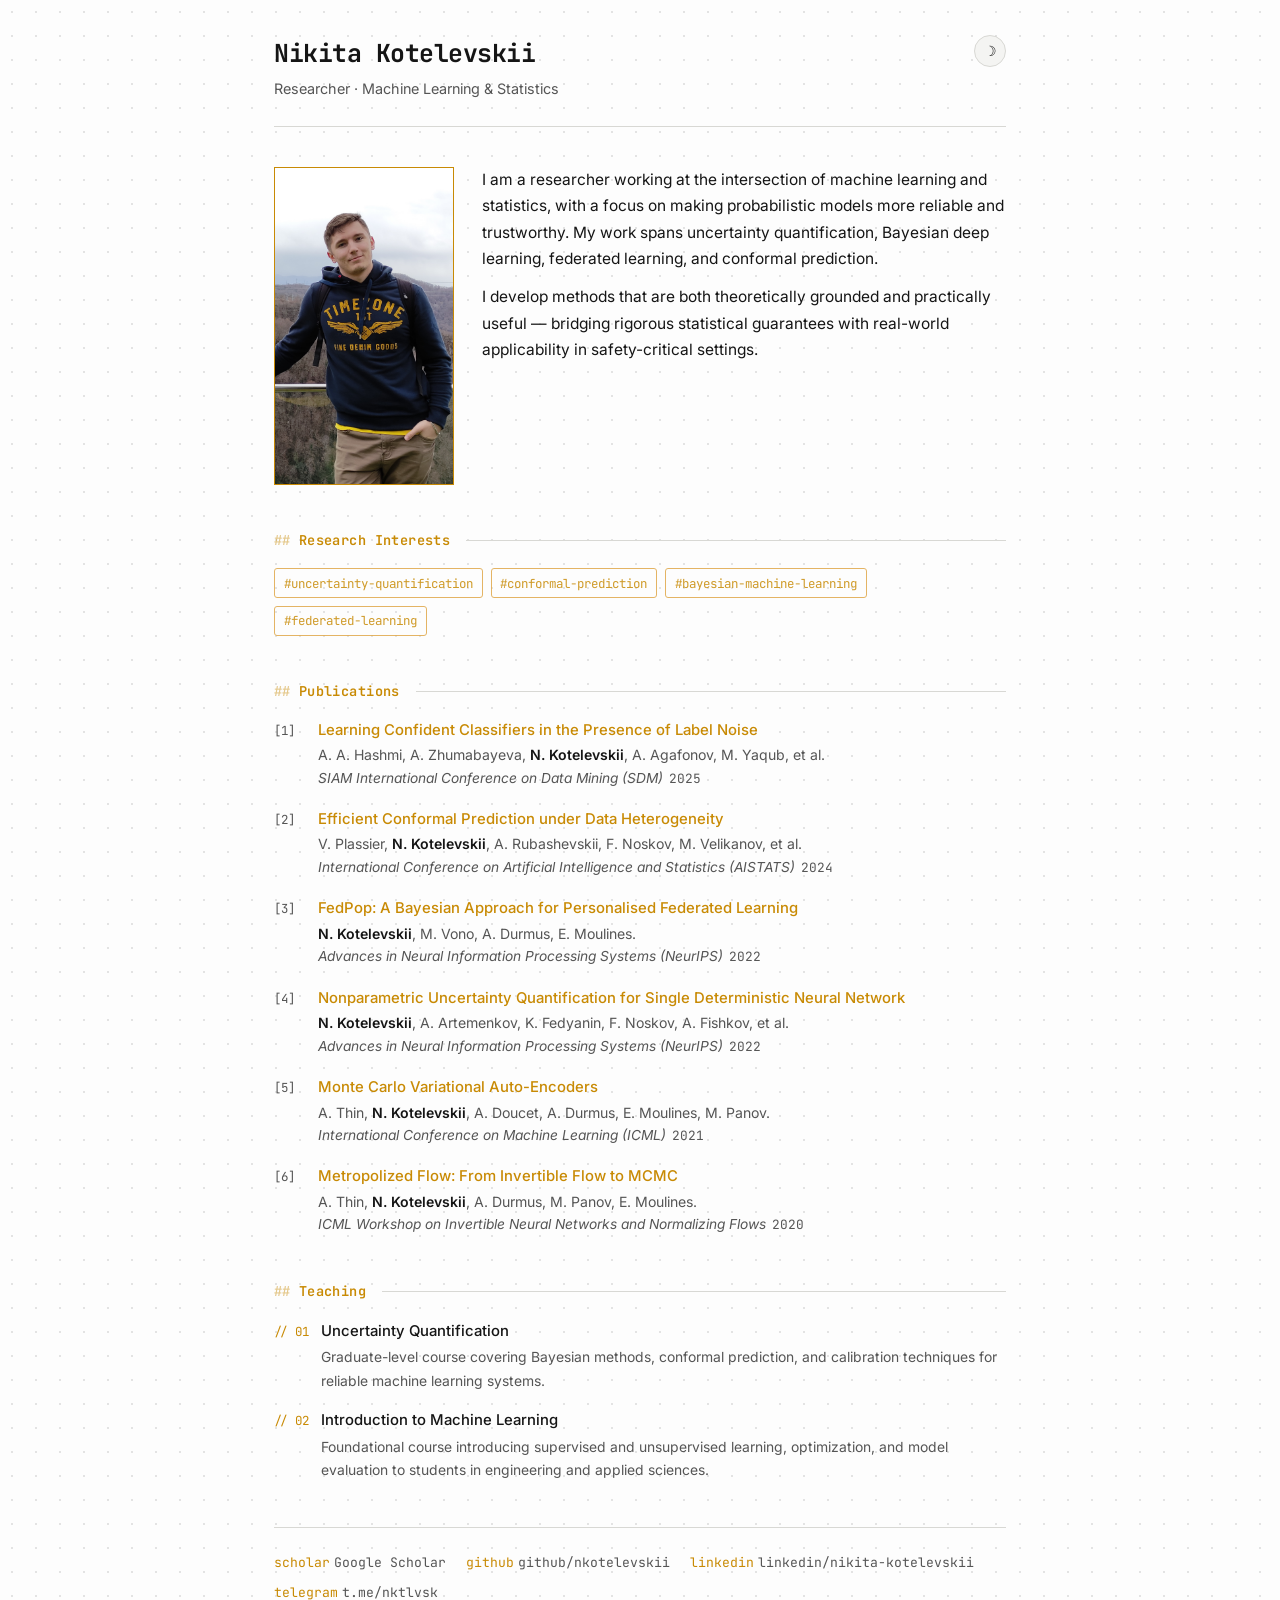
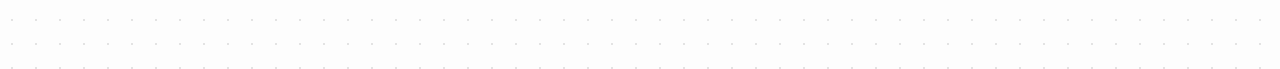
==== commit d68570d0: "chore(text): updated interest list" ====
--- a/index.html
+++ b/index.html
@@ -50,12 +50,9 @@
     <h2 class="section-heading">Research&nbsp;Interests</h2>
     <div class="tags">
       <span class="tag">#uncertainty-quantification</span>
+      <span class="tag">#conformal-prediction</span>
       <span class="tag">#bayesian-machine-learning</span>
       <span class="tag">#federated-learning</span>
-      <span class="tag">#conformal-prediction</span>
-      <span class="tag">#variational-inference</span>
-      <span class="tag">#mcmc</span>
-      <span class="tag">#trustworthy-ai</span>
     </div>
   </section>
 
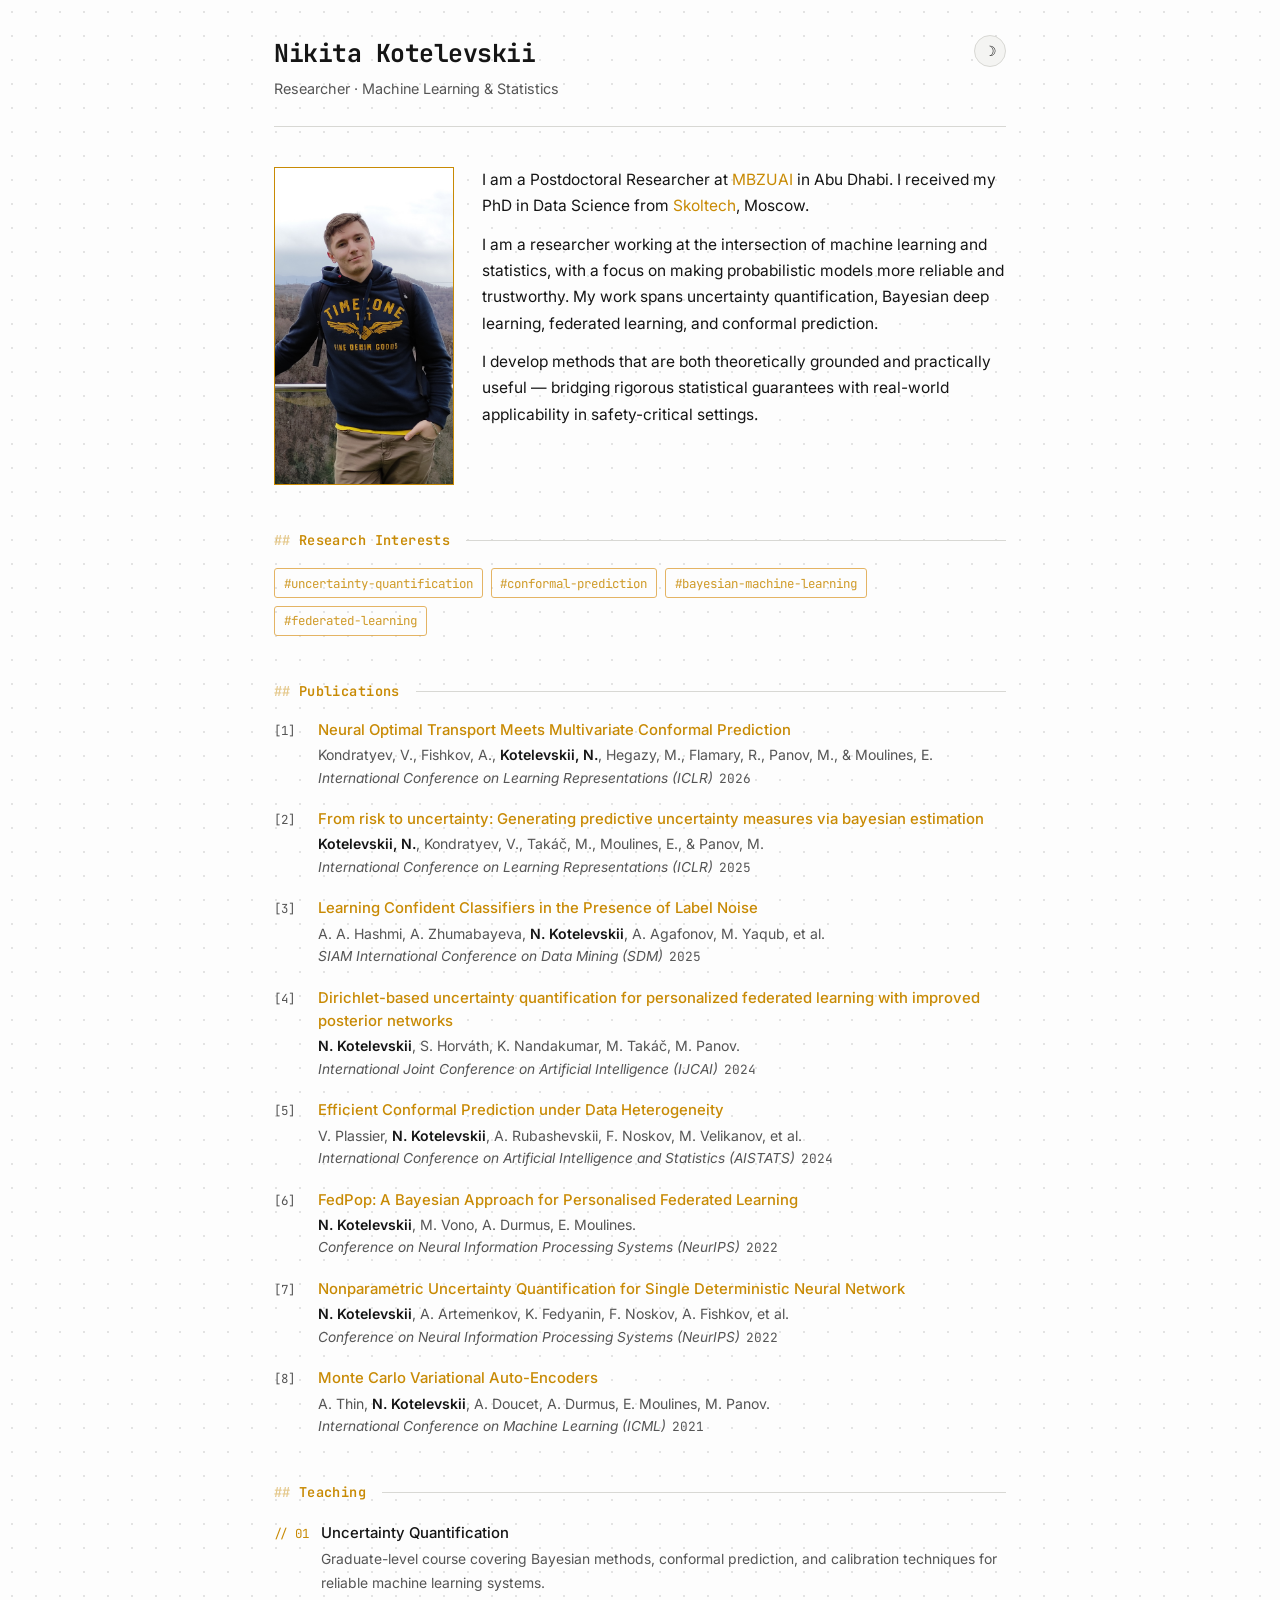
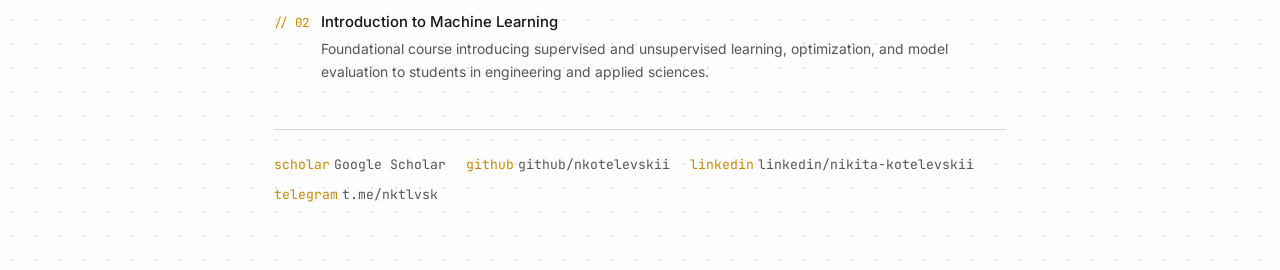
==== commit 353f8af5: "Add PhD and current postdoc affiliation to bio Co-Authored-By: Claude Opus 4.6 <noreply@anthropic.co" ====
--- a/index.html
+++ b/index.html
@@ -31,6 +31,10 @@
       width="180"
     />
     <div class="profile-bio">
+      <p>
+        I am a Postdoctoral Researcher at <a href="https://mbzuai.ac.ae/" target="_blank" rel="noopener">MBZUAI</a> in Abu Dhabi.
+        I received my PhD in Data Science from <a href="https://www.skoltech.ru/en/" target="_blank" rel="noopener">Skoltech</a>, Moscow.
+      </p>
       <p>
         I am a researcher working at the intersection of machine learning and statistics,
         with a focus on making probabilistic models more reliable and trustworthy.
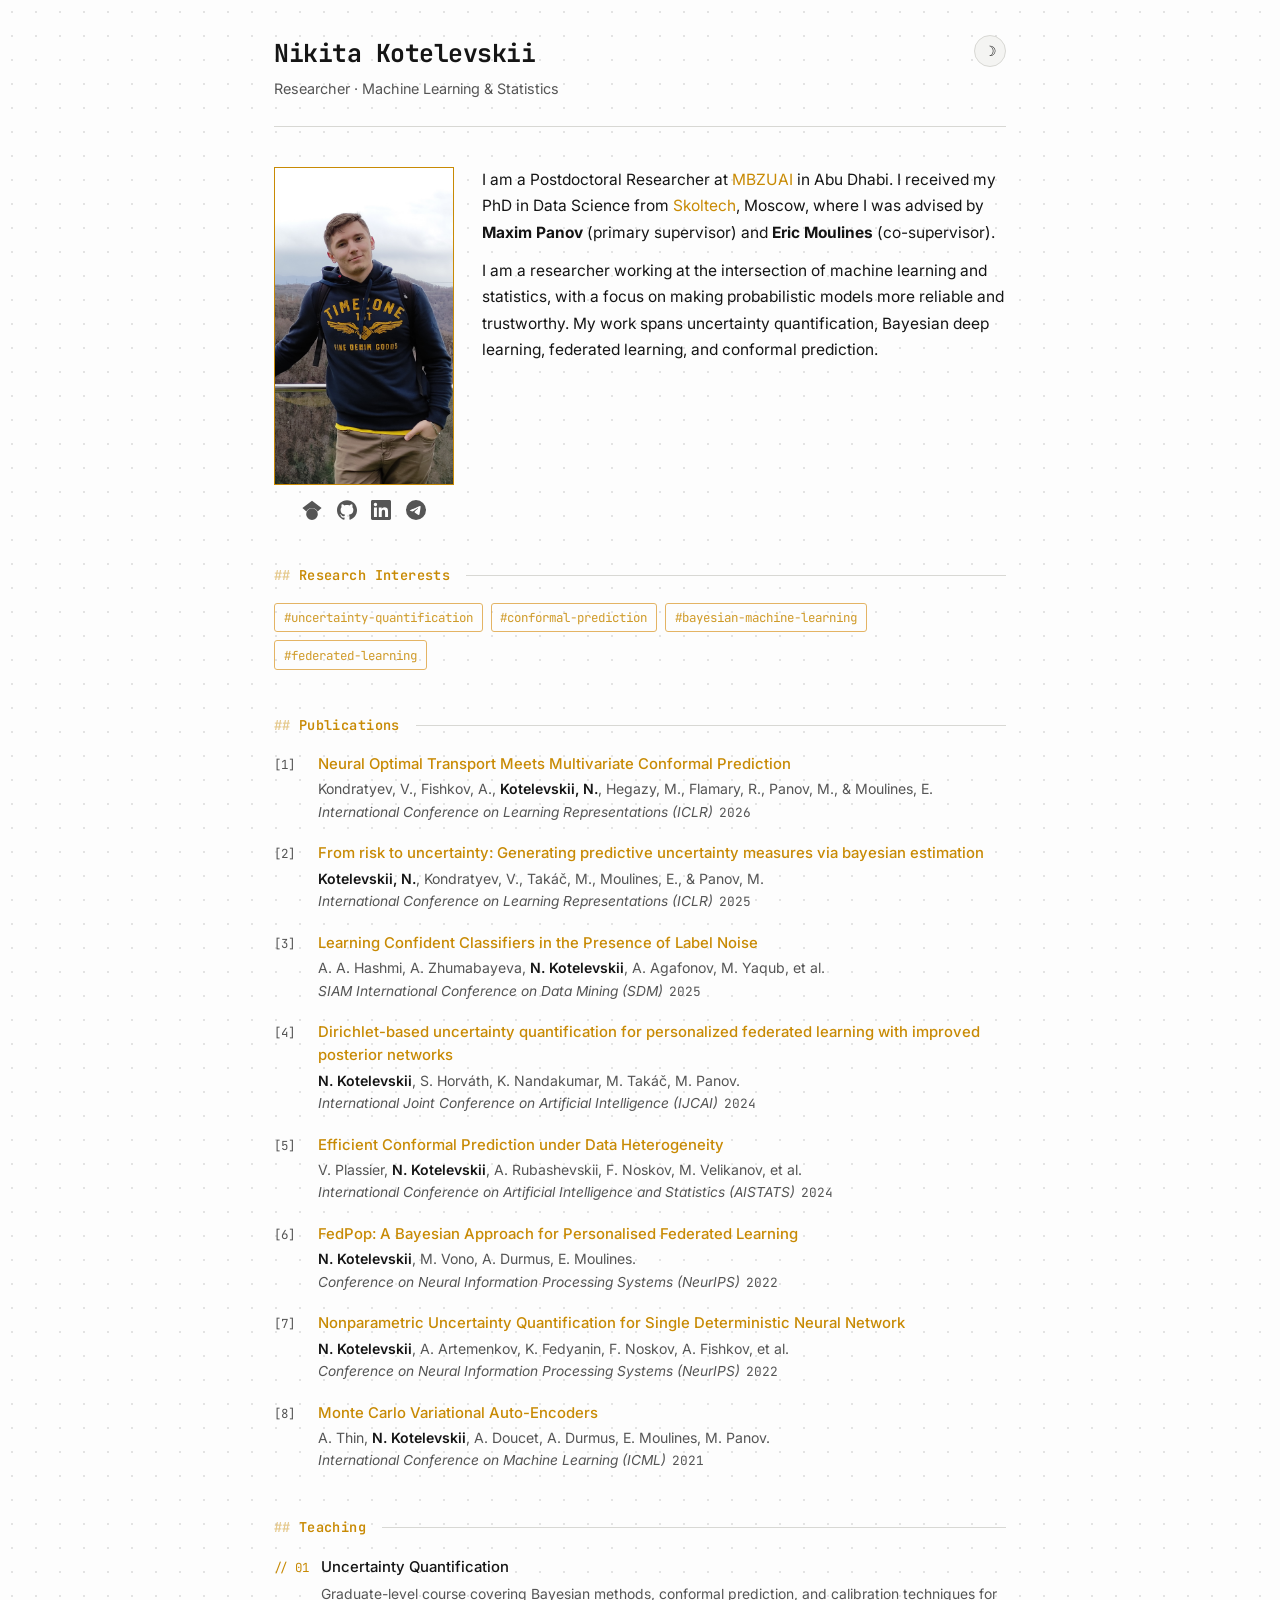
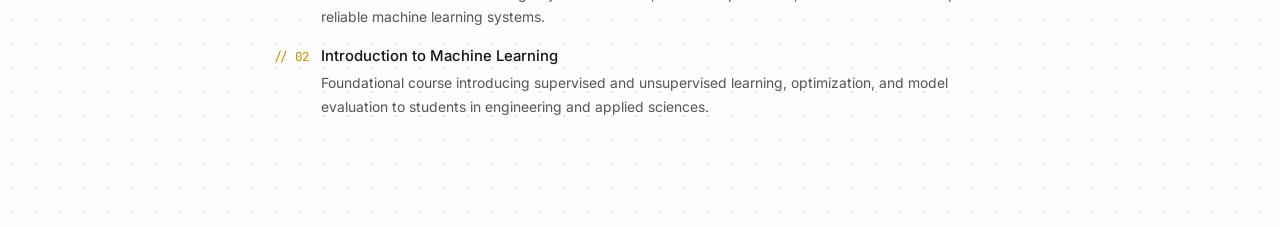
==== commit 242671d2: "updated text and icons" ====
--- a/index.html
+++ b/index.html
@@ -24,27 +24,43 @@
 
   <!-- ── Profile block ──────────────────────────────────── -->
   <div class="profile-block">
-    <img
-      class="profile-photo"
-      src="assets/profile.png"
-      alt="Portrait of Nikita Kotelevskii"
-      width="180"
-    />
+    <div class="profile-photo-col">
+      <img
+        class="profile-photo"
+        src="assets/profile.png"
+        alt="Portrait of Nikita Kotelevskii"
+        width="180"
+      />
+      <nav class="profile-links" aria-label="External profiles">
+        <a href="https://scholar.google.com/citations?user=D9b8bXEAAAAJ" target="_blank" rel="noopener" aria-label="Google Scholar" title="Google Scholar">
+          <!-- Simple Icons: Google Scholar -->
+          <svg viewBox="0 0 24 24" aria-hidden="true" xmlns="http://www.w3.org/2000/svg"><path d="M5.242 13.769L0.5 9.5 12 1l11.5 8.5-4.742 4.269C17.548 11.249 14.978 9.5 12 9.5c-2.977 0-5.548 1.748-6.758 4.269zM12 10a7 7 0 1 0 0 14 7 7 0 0 0 0-14z"/></svg>
+        </a>
+        <a href="https://github.com/nkotelevskii" target="_blank" rel="noopener" aria-label="GitHub" title="GitHub">
+          <!-- Simple Icons: GitHub -->
+          <svg viewBox="0 0 24 24" aria-hidden="true" xmlns="http://www.w3.org/2000/svg"><path d="M12 .297c-6.63 0-12 5.373-12 12 0 5.303 3.438 9.8 8.205 11.385.6.113.82-.258.82-.577 0-.285-.01-1.04-.015-2.04-3.338.724-4.042-1.61-4.042-1.61C4.422 18.07 3.633 17.7 3.633 17.7c-1.087-.744.084-.729.084-.729 1.205.084 1.838 1.236 1.838 1.236 1.07 1.835 2.809 1.305 3.495.998.108-.776.417-1.305.76-1.605-2.665-.3-5.466-1.332-5.466-5.93 0-1.31.465-2.38 1.235-3.22-.135-.303-.54-1.523.105-3.176 0 0 1.005-.322 3.3 1.23.96-.267 1.98-.399 3-.405 1.02.006 2.04.138 3 .405 2.28-1.552 3.285-1.23 3.285-1.23.645 1.653.24 2.873.12 3.176.765.84 1.23 1.91 1.23 3.22 0 4.61-2.805 5.625-5.475 5.92.42.36.81 1.096.81 2.22 0 1.606-.015 2.896-.015 3.286 0 .315.21.69.825.57C20.565 22.092 24 17.592 24 12.297c0-6.627-5.373-12-12-12"/></svg>
+        </a>
+        <a href="https://www.linkedin.com/in/nikita-kotelevskii-b52271130/" target="_blank" rel="noopener" aria-label="LinkedIn" title="LinkedIn">
+          <!-- Simple Icons: LinkedIn -->
+          <svg viewBox="0 0 24 24" aria-hidden="true" xmlns="http://www.w3.org/2000/svg"><path d="M20.447 20.452h-3.554v-5.569c0-1.328-.027-3.037-1.852-3.037-1.853 0-2.136 1.445-2.136 2.939v5.667H9.351V9h3.414v1.561h.046c.477-.9 1.637-1.85 3.37-1.85 3.601 0 4.267 2.37 4.267 5.455v6.286zM5.337 7.433a2.062 2.062 0 01-2.063-2.065 2.063 2.063 0 112.063 2.065zm1.782 13.019H3.555V9h3.564v11.452zM22.225 0H1.771C.792 0 0 .774 0 1.729v20.542C0 23.227.792 24 1.771 24h20.451C23.2 24 24 23.227 24 22.271V1.729C24 .774 23.2 0 22.222 0h.003z"/></svg>
+        </a>
+        <a href="https://t.me/nktlvsk" target="_blank" rel="noopener" aria-label="Telegram" title="Telegram">
+          <!-- Simple Icons: Telegram -->
+          <svg viewBox="0 0 24 24" aria-hidden="true" xmlns="http://www.w3.org/2000/svg"><path d="M11.944 0A12 12 0 0 0 0 12a12 12 0 0 0 12 12 12 12 0 0 0 12-12A12 12 0 0 0 12 0a12 12 0 0 0-.056 0zm4.962 7.224c.1-.002.321.023.465.14a.506.506 0 0 1 .171.325c.016.093.036.306.02.472-.18 1.898-.962 6.502-1.36 8.627-.168.9-.499 1.201-.82 1.23-.696.065-1.225-.46-1.9-.902-1.056-.693-1.653-1.124-2.678-1.8-1.185-.78-.417-1.21.258-1.91.177-.184 3.247-2.977 3.307-3.23.007-.032.014-.15-.056-.212s-.174-.041-.249-.024c-.106.024-1.793 1.14-5.061 3.345-.48.33-.913.49-1.302.48-.428-.008-1.252-.241-1.865-.44-.752-.245-1.349-.374-1.297-.789.027-.216.325-.437.893-.663 3.498-1.524 5.83-2.529 6.998-3.014 3.332-1.386 4.025-1.627 4.476-1.635z"/></svg>
+        </a>
+      </nav>
+    </div>
     <div class="profile-bio">
       <p>
         I am a Postdoctoral Researcher at <a href="https://mbzuai.ac.ae/" target="_blank" rel="noopener">MBZUAI</a> in Abu Dhabi.
-        I received my PhD in Data Science from <a href="https://www.skoltech.ru/en/" target="_blank" rel="noopener">Skoltech</a>, Moscow.
+        I received my PhD in Data Science from <a href="https://www.skoltech.ru/en/" target="_blank" rel="noopener">Skoltech</a>, Moscow,
+        where I was advised by <strong>Maxim Panov</strong> (primary supervisor) and <strong>Eric Moulines</strong> (co-supervisor).
       </p>
       <p>
         I am a researcher working at the intersection of machine learning and statistics,
         with a focus on making probabilistic models more reliable and trustworthy.
         My work spans uncertainty quantification, Bayesian deep learning,
         federated learning, and conformal prediction.
-      </p>
-      <p>
-        I develop methods that are both theoretically grounded and practically useful —
-        bridging rigorous statistical guarantees with real-world applicability in
-        safety-critical settings.
       </p>
     </div>
   </div>
@@ -76,22 +92,6 @@
     </ul>
   </section>
 
-  <!-- ── 4. Links footer ────────────────────────────────── -->
-  <footer class="links-footer" aria-label="External links">
-    <a href="https://scholar.google.com/citations?user=D9b8bXEAAAAJ" target="_blank" rel="noopener">
-      <span class="link-label">scholar</span>Google Scholar
-    </a>
-    <a href="https://github.com/nkotelevskii" target="_blank" rel="noopener">
-      <span class="link-label">github</span>github/nkotelevskii
-    </a>
-    <a href="https://www.linkedin.com/in/nikita-kotelevskii-b52271130/" target="_blank" rel="noopener">
-      <span class="link-label">linkedin</span>linkedin/nikita-kotelevskii
-    </a>
-    <a href="https://t.me/nktlvsk" target="_blank" rel="noopener">
-      <span class="link-label">telegram</span>t.me/nktlvsk
-    </a>
-  </footer>
-
 </div><!-- /container -->
 
 <script src="script.js"></script>
--- a/styles.css
+++ b/styles.css
@@ -122,6 +122,34 @@
   display: block;
 }
 
+.profile-photo-col {
+  flex-shrink: 0;
+  display: flex;
+  flex-direction: column;
+  align-items: center;
+  gap: 0.9rem;
+}
+
+.profile-links {
+  display: flex;
+  gap: 0.9rem;
+  align-items: center;
+}
+
+.profile-links a {
+  color: var(--text-muted);
+  display: inline-flex;
+  transition: color 0.15s;
+}
+.profile-links a:hover { color: var(--accent); }
+
+.profile-links svg {
+  width: 20px;
+  height: 20px;
+  display: block;
+  fill: currentColor;
+}
+
 .profile-bio {
   font-size: 0.97rem;
   color: var(--text);
@@ -265,28 +293,6 @@
   margin-top: 0.15rem;
 }
 
-/* footer links */
-.links-footer {
-  display: flex;
-  flex-wrap: wrap;
-  gap: 0.5rem 1.25rem;
-  padding-top: 1.5rem;
-  border-top: 1px solid var(--border);
-  font-family: var(--font-mono);
-  font-size: 0.82rem;
-}
-
-.links-footer a {
-  color: var(--text-muted);
-  transition: color 0.15s;
-}
-.links-footer a:hover { color: var(--accent); text-decoration: none; }
-
-.links-footer .link-label {
-  color: var(--accent);
-  margin-right: 0.25rem;
-}
-
 /* responsive */
 @media (max-width: 600px) {
   .profile-block { flex-direction: column; }
